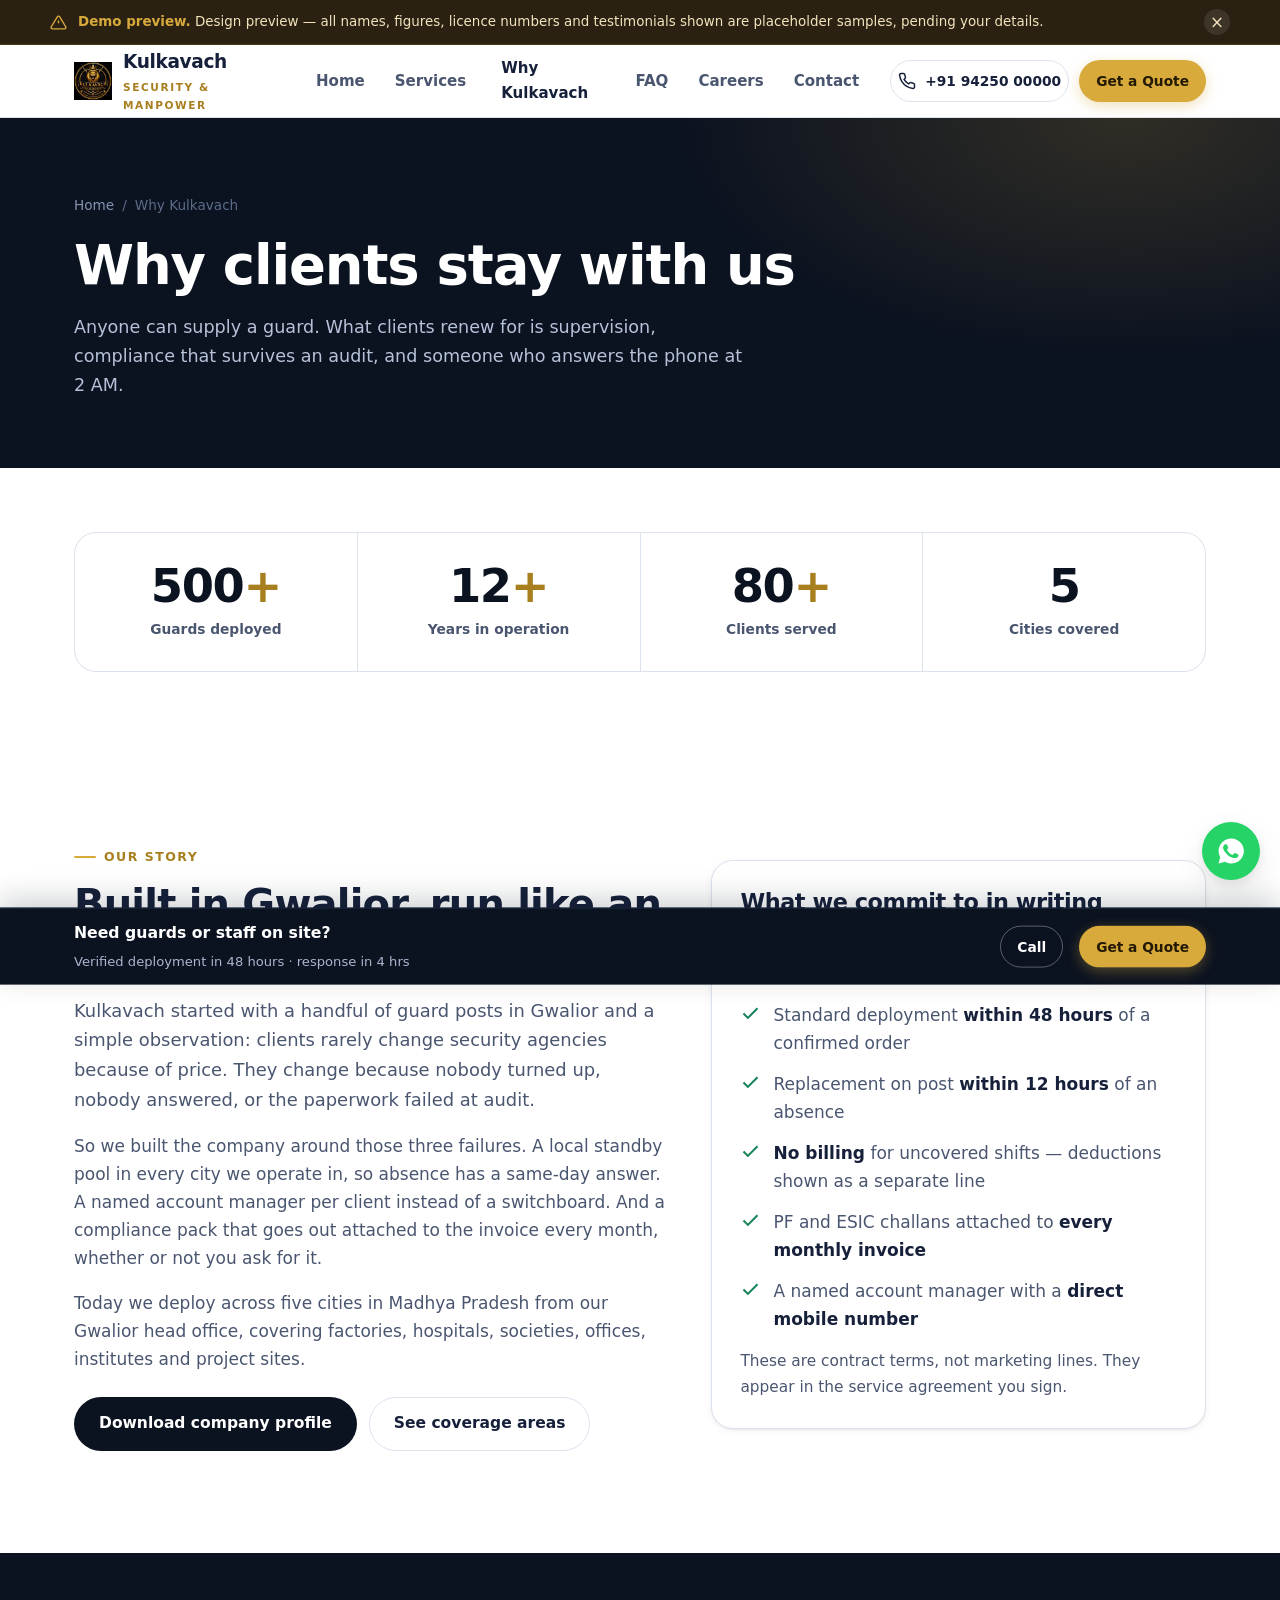
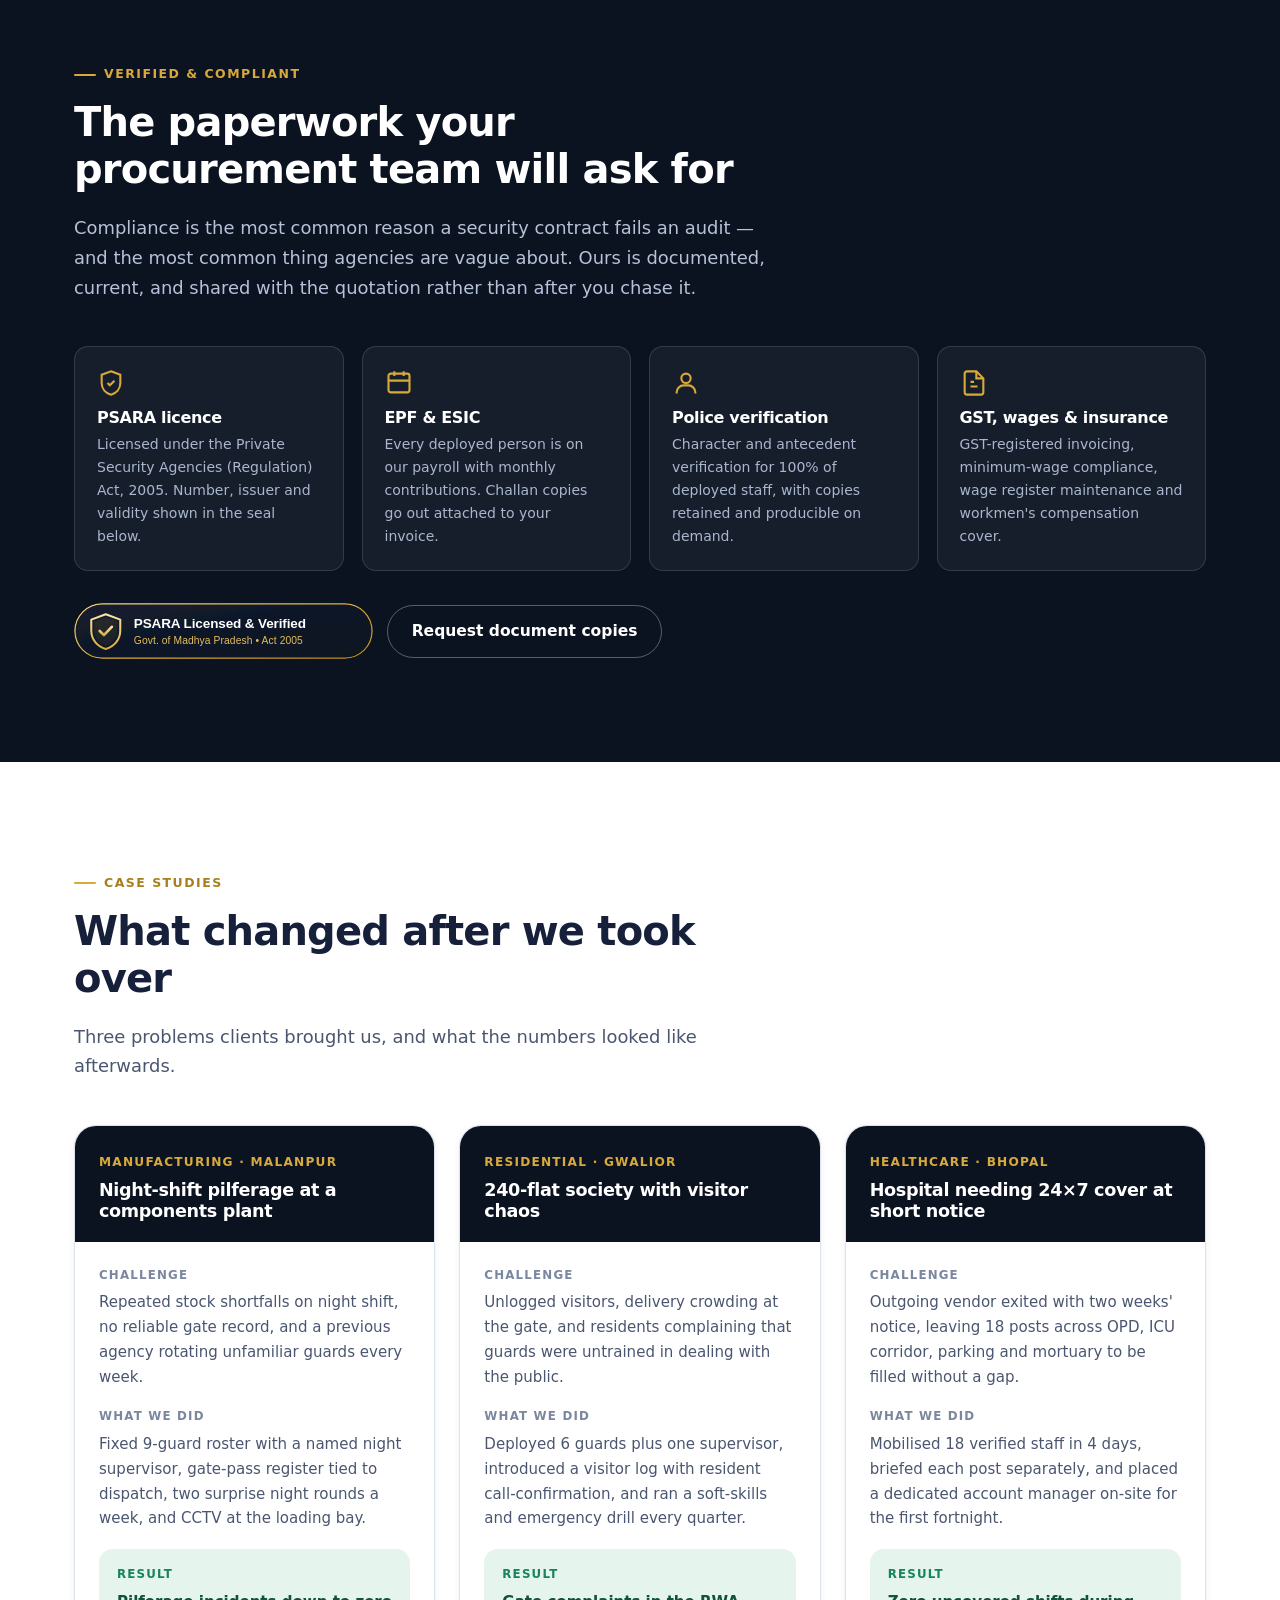
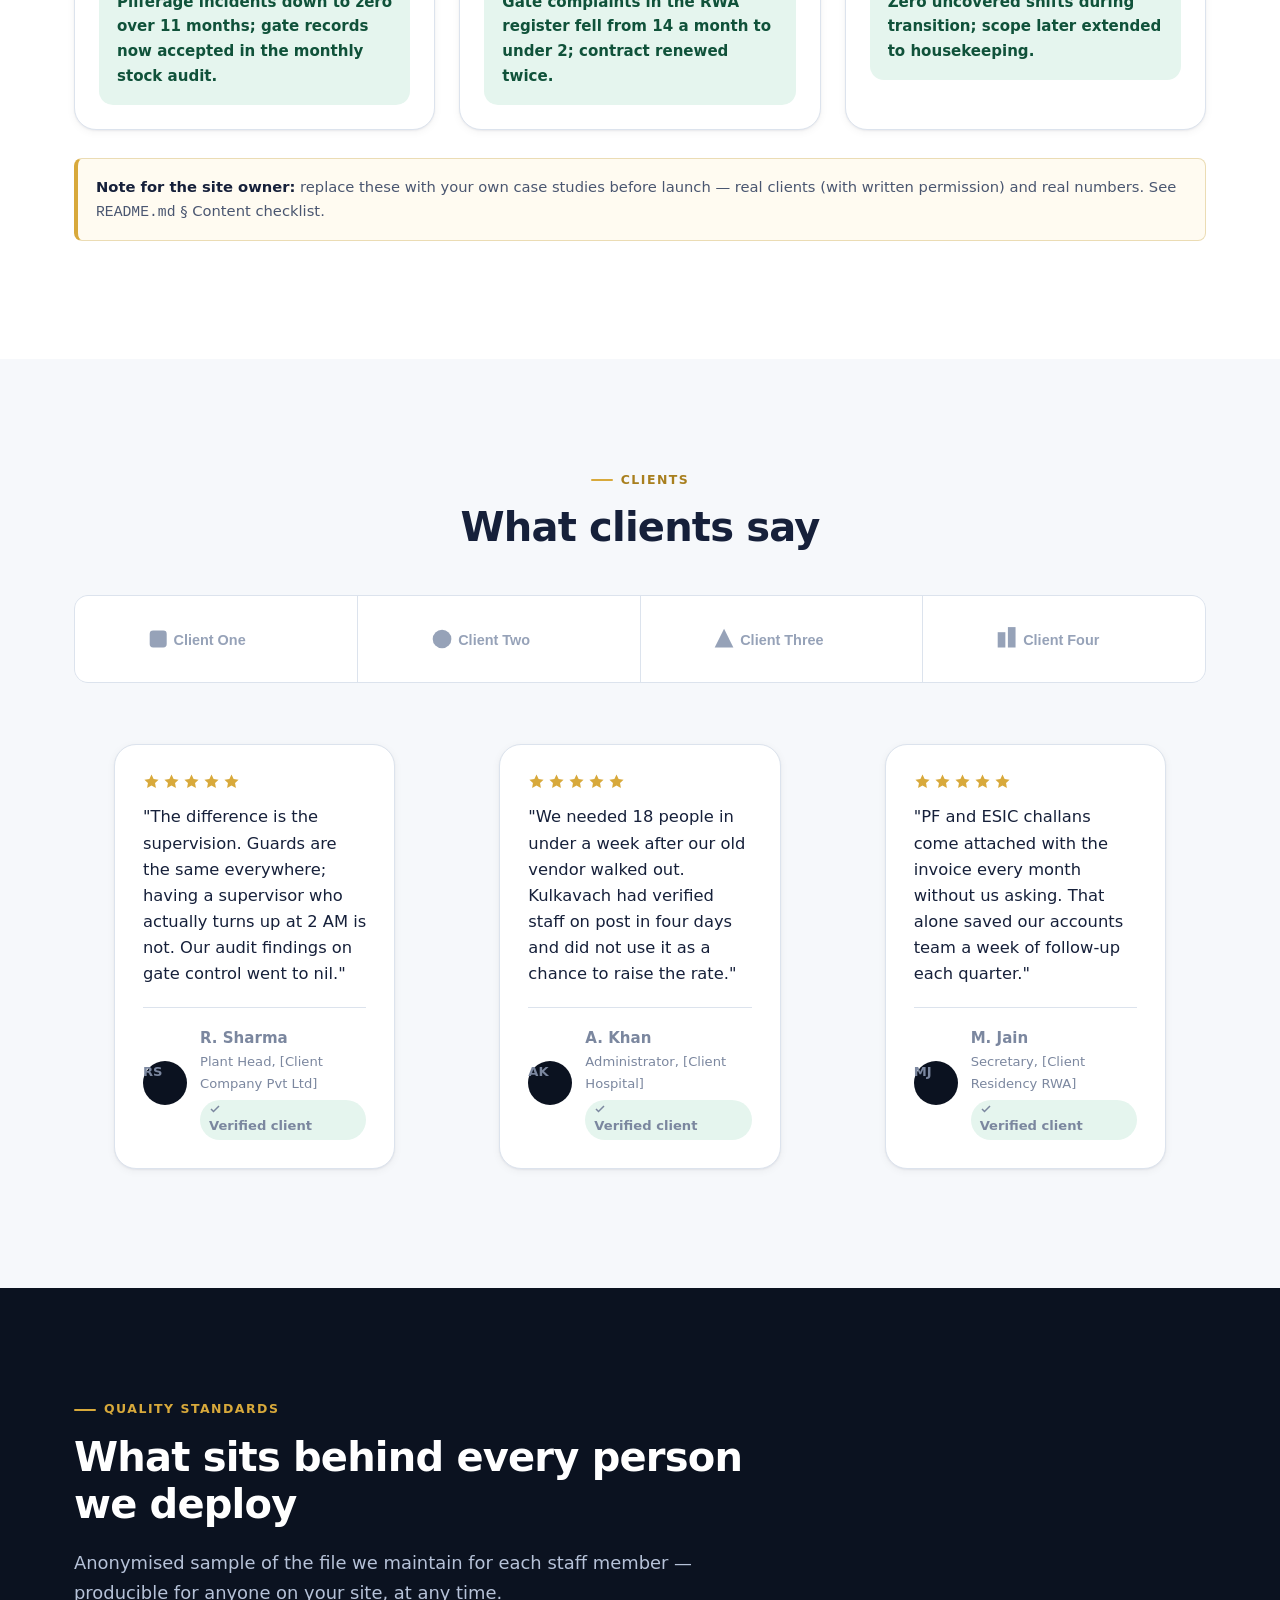
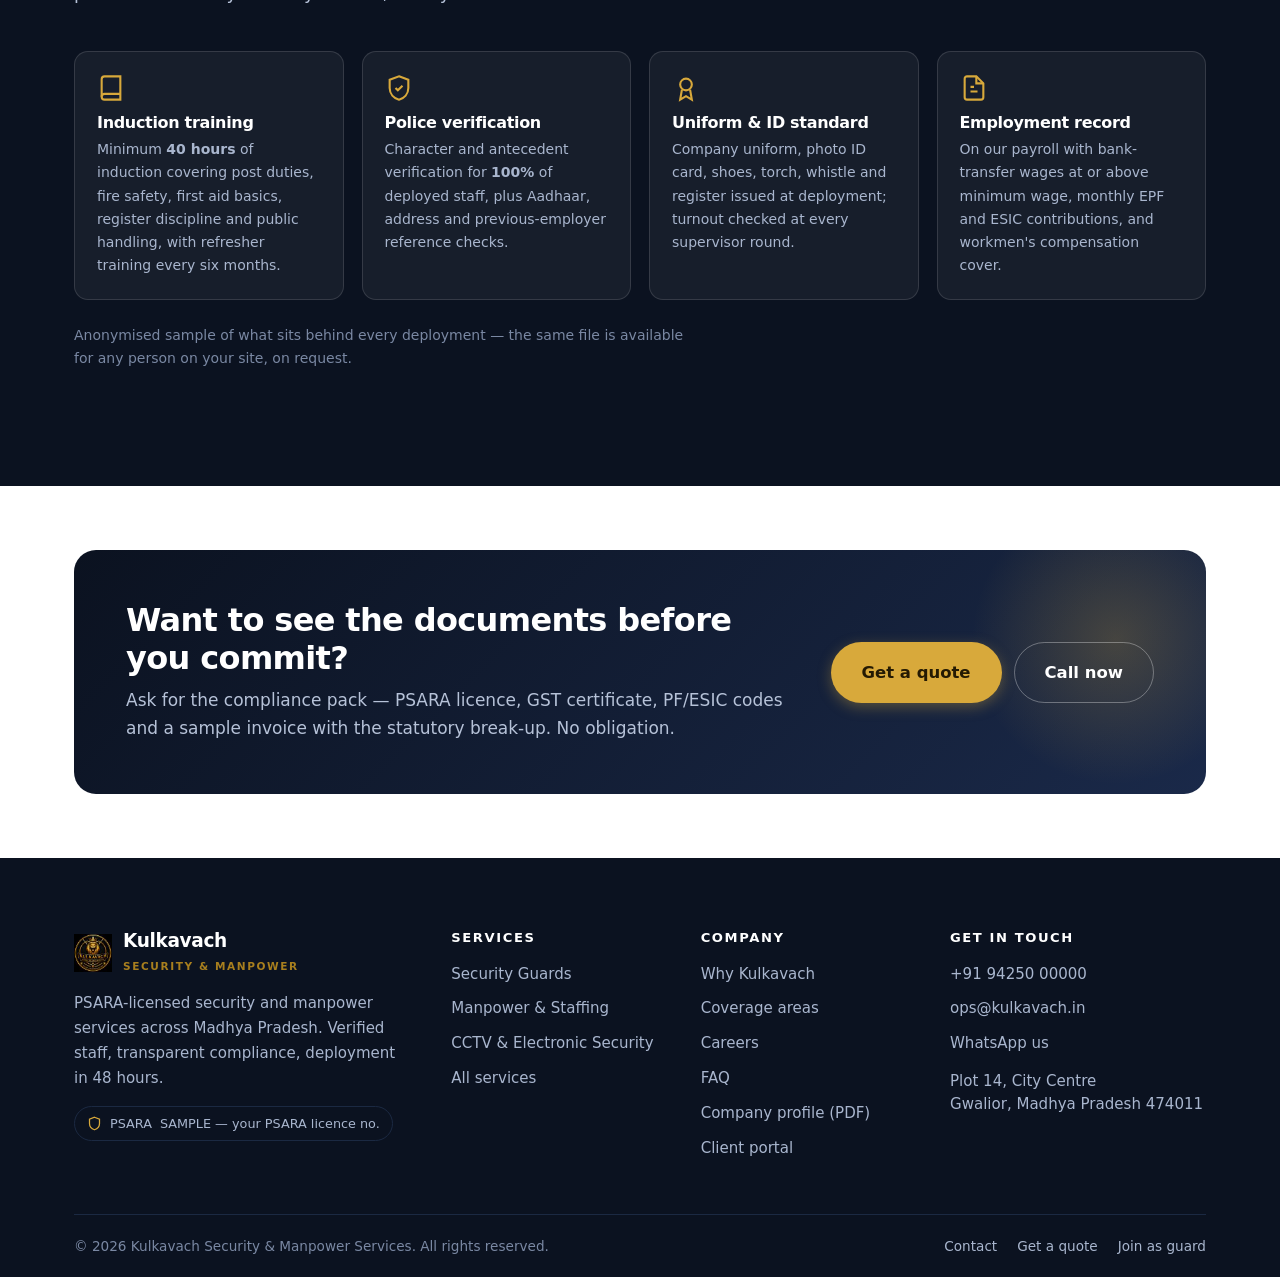
==== about.html @ 4d093fe5 "Use Kulkavach logo across site" ====
<!DOCTYPE html>
<html lang="en-IN">
<head>
<meta charset="utf-8">
<meta name="viewport" content="width=device-width, initial-scale=1">
<title>Why Kulkavach — Supervision, Compliance &amp; Accountability</title>
<meta name="description" content="Why clients renew with Kulkavach: named supervisors, PSARA licence, EPF/ESIC compliance attached to every invoice, and a 12-hour replacement commitment.">
<meta name="theme-color" content="#0B1220">
<link rel="icon" href="assets/img/kulkavach-logo.jpg" type="image/jpeg">
<meta property="og:title" content="Why Kulkavach — Supervision, Compliance &amp; Accountability">
<meta property="og:description" content="Why clients renew with Kulkavach: named supervisors, PSARA licence, EPF/ESIC compliance attached to every invoice, and a 12-hour replacement commitment.">
<meta property="og:image" content="assets/img/og-cover.svg">
<meta name="robots" content="noindex,nofollow"><!-- DEMO-ONLY: delete this line before launch -->
<link rel="stylesheet" href="assets/css/style.css">
</head>
<body data-wa-service="Security Guards / Manpower">

<a class="skip" href="#main">Skip to content</a>

<header class="header">
  <div class="wrap header__inner">
    <a class="brand" href="index.html" aria-label="Kulkavach — home">
      <img class="brand__mark" src="assets/img/kulkavach-logo.jpg" alt="" aria-hidden="true">
      <span><span class="brand__name" data-kv="brand.name">Kulkavach</span>
      <span class="brand__tag" data-kv="brand.tagline">Security &amp; Manpower</span></span>
    </a>

    <nav class="nav" id="primary-nav" aria-label="Primary">
      <a href="index.html">Home</a>
      <div class="nav__item">
        <button class="nav__toggle" type="button" aria-expanded="false" aria-haspopup="true">
          Services
          <svg viewBox="0 0 12 8" fill="none" stroke="currentColor" stroke-width="2" aria-hidden="true"><path d="M1 1l5 5 5-5"/></svg>
        </button>
        <ul class="nav__menu">
          <li><a href="security-guards.html"><strong>Security Guards</strong><span>Armed, unarmed, supervisors, bouncers</span></a></li>
          <li><a href="manpower.html"><strong>Manpower &amp; Staffing</strong><span>Housekeeping, drivers, helpers, skilled labour</span></a></li>
          <li><a href="cctv-surveillance.html"><strong>CCTV &amp; Electronic Security</strong><span>Install, monitor, maintain</span></a></li>
          <li><a href="services.html"><strong>All services</strong><span>Compare and choose</span></a></li>
        </ul>
      </div>
      <a href="about.html" aria-current="page">Why Kulkavach</a>
      <a href="faq.html">FAQ</a>
      <a href="careers.html">Careers</a>
      <a href="contact.html">Contact</a>
    </nav>

    <div class="header__cta">
      <a class="btn btn--ghost btn--sm btn--phone" data-kv-href="tel:contact.phonePrimary" href="#">
        <svg viewBox="0 0 24 24" fill="none" stroke="currentColor" stroke-width="2" aria-hidden="true"><path d="M22 16.9v3a2 2 0 01-2.2 2 19.8 19.8 0 01-8.6-3.1 19.5 19.5 0 01-6-6A19.8 19.8 0 012.1 4.2 2 2 0 014.1 2h3a2 2 0 012 1.7c.1 1 .4 1.9.7 2.8a2 2 0 01-.5 2.1L8.1 9.9a16 16 0 006 6l1.3-1.2a2 2 0 012.1-.5c.9.3 1.8.6 2.8.7a2 2 0 011.7 2z"/></svg>
        <span data-kv="contact.phonePrimary">+91 94250 00000</span>
      </a>
      <a class="btn btn--primary btn--sm" href="quote.html">Get a Quote</a>
      <button class="burger" type="button" aria-label="Menu" aria-expanded="false" aria-controls="primary-nav"><span></span></button>
    </div>
  </div>
</header>

<main id="main">

<section class="pagehead">
  <div class="wrap">
    <nav class="crumbs" aria-label="Breadcrumb">
      <a href="index.html">Home</a><span>/</span><span>Why Kulkavach</span>
    </nav>
    <h1>Why clients stay with us</h1>
    <p>Anyone can supply a guard. What clients renew for is supervision, compliance that survives an audit, and someone who answers the phone at 2 AM.</p>
  </div>
</section>

<section class="section section--tight">
  <div class="wrap"><div class="counters reveal" data-counters></div></div>
</section>

<section class="section">
  <div class="wrap">
    <div class="grid" style="grid-template-columns:1.2fr 1fr;gap:44px;align-items:center">
      <div>
        <span class="eyebrow">Our story</span>
        <h2>Built in Gwalior, run like an operations company</h2>
        <p class="lede">Kulkavach started with a handful of guard posts in Gwalior and a simple observation: clients rarely change security agencies because of price. They change because nobody turned up, nobody answered, or the paperwork failed at audit.</p>
        <p class="muted">So we built the company around those three failures. A local standby pool in every city we operate in, so absence has a same-day answer. A named account manager per client instead of a switchboard. And a compliance pack that goes out attached to the invoice every month, whether or not you ask for it.</p>
        <p class="muted">Today we deploy across five cities in Madhya Pradesh from our Gwalior head office, covering factories, hospitals, societies, offices, institutes and project sites.</p>
        <div class="btn-row" style="margin-top:24px">
          <a class="btn btn--dark" href="company-profile.html">Download company profile</a>
          <a class="btn btn--ghost" href="index.html#coverage">See coverage areas</a>
        </div>
      </div>
      <div class="card">
        <h3>What we commit to in writing</h3>
        <ul class="checks" style="margin-top:16px"><li><svg viewBox="0 0 24 24" fill="none" stroke="currentColor" stroke-width="2.4"><path d="M20 6L9 17l-5-5"/></svg><span>First response to any enquiry within <strong>4 business hours</strong></span></li><li><svg viewBox="0 0 24 24" fill="none" stroke="currentColor" stroke-width="2.4"><path d="M20 6L9 17l-5-5"/></svg><span>Standard deployment <strong>within 48 hours</strong> of a confirmed order</span></li><li><svg viewBox="0 0 24 24" fill="none" stroke="currentColor" stroke-width="2.4"><path d="M20 6L9 17l-5-5"/></svg><span>Replacement on post <strong>within 12 hours</strong> of an absence</span></li><li><svg viewBox="0 0 24 24" fill="none" stroke="currentColor" stroke-width="2.4"><path d="M20 6L9 17l-5-5"/></svg><span><strong>No billing</strong> for uncovered shifts — deductions shown as a separate line</span></li><li><svg viewBox="0 0 24 24" fill="none" stroke="currentColor" stroke-width="2.4"><path d="M20 6L9 17l-5-5"/></svg><span>PF and ESIC challans attached to <strong>every monthly invoice</strong></span></li><li><svg viewBox="0 0 24 24" fill="none" stroke="currentColor" stroke-width="2.4"><path d="M20 6L9 17l-5-5"/></svg><span>A named account manager with a <strong>direct mobile number</strong></span></li></ul>
        <p class="small muted" style="margin:16px 0 0">These are contract terms, not marketing lines. They appear in the service agreement you sign.</p>
      </div>
    </div>
  </div>
</section>

<section class="section section--dark">
  <div class="wrap">
    <div class="section-head">
      <span class="eyebrow">Verified &amp; compliant</span>
      <h2>The paperwork your procurement team will ask for</h2>
      <p class="lede" style="color:#B6C2D8">Compliance is the most common reason a security contract fails an audit — and the most common thing agencies are vague about. Ours is documented, current, and shared with the quotation rather than after you chase it.</p>
    </div>
    <div class="compliance reveal">
      <div class="comp"><svg viewBox="0 0 24 24" fill="none" stroke="currentColor" stroke-width="1.8"><path d="M12 2l8 3v7c0 5-3.5 8.7-8 10-4.5-1.3-8-5-8-10V5l8-3z"/><path d="M9 12l2 2 4-4"/></svg>
        <h4>PSARA licence</h4><p>Licensed under the Private Security Agencies (Regulation) Act, 2005. Number, issuer and validity shown in the seal below.</p></div>
      <div class="comp"><svg viewBox="0 0 24 24" fill="none" stroke="currentColor" stroke-width="1.8"><rect x="3" y="4" width="18" height="16" rx="2"/><path d="M8 2v4M16 2v4M3 10h18"/></svg>
        <h4>EPF &amp; ESIC</h4><p>Every deployed person is on our payroll with monthly contributions. Challan copies go out attached to your invoice.</p></div>
      <div class="comp"><svg viewBox="0 0 24 24" fill="none" stroke="currentColor" stroke-width="1.8"><circle cx="12" cy="8" r="4"/><path d="M4 21v-1a6 6 0 016-6h4a6 6 0 016 6v1"/></svg>
        <h4>Police verification</h4><p>Character and antecedent verification for 100% of deployed staff, with copies retained and producible on demand.</p></div>
      <div class="comp"><svg viewBox="0 0 24 24" fill="none" stroke="currentColor" stroke-width="1.8"><path d="M14 2H6a2 2 0 00-2 2v16a2 2 0 002 2h12a2 2 0 002-2V8z"/><path d="M14 2v6h6M9 15h6M9 11h3"/></svg>
        <h4>GST, wages &amp; insurance</h4><p>GST-registered invoicing, minimum-wage compliance, wage register maintenance and workmen's compensation cover.</p></div>
    </div>
    <div style="margin-top:32px;display:flex;flex-wrap:wrap;gap:14px;align-items:center">
      <img class="seal-badge" src="assets/img/psara-badge.svg" alt="PSARA Licensed &amp; Verified — Govt. of Madhya Pradesh" width="320" height="60" loading="lazy">
      <a class="btn btn--ghost-light" href="contact.html">Request document copies</a>
    </div>
  </div>
</section>

<section class="section">
  <div class="wrap">
    <div class="section-head">
      <span class="eyebrow">Case studies</span>
      <h2>What changed after we took over</h2>
      <p class="lede">Three problems clients brought us, and what the numbers looked like afterwards.</p>
    </div>
    <div class="grid g-3">
      <article class="case reveal">
        <div class="case__head"><span>Manufacturing · Malanpur</span><h3>Night-shift pilferage at a components plant</h3></div>
        <div class="case__body">
          <div class="case__row"><span>Challenge</span><p>Repeated stock shortfalls on night shift, no reliable gate record, and a previous agency rotating unfamiliar guards every week.</p></div>
          <div class="case__row"><span>What we did</span><p>Fixed 9-guard roster with a named night supervisor, gate-pass register tied to dispatch, two surprise night rounds a week, and CCTV at the loading bay.</p></div>
          <div class="case__row case__result"><span>Result</span><p>Pilferage incidents down to zero over 11 months; gate records now accepted in the monthly stock audit.</p></div>
        </div>
      </article>
      <article class="case reveal">
        <div class="case__head"><span>Residential · Gwalior</span><h3>240-flat society with visitor chaos</h3></div>
        <div class="case__body">
          <div class="case__row"><span>Challenge</span><p>Unlogged visitors, delivery crowding at the gate, and residents complaining that guards were untrained in dealing with the public.</p></div>
          <div class="case__row"><span>What we did</span><p>Deployed 6 guards plus one supervisor, introduced a visitor log with resident call-confirmation, and ran a soft-skills and emergency drill every quarter.</p></div>
          <div class="case__row case__result"><span>Result</span><p>Gate complaints in the RWA register fell from 14 a month to under 2; contract renewed twice.</p></div>
        </div>
      </article>
      <article class="case reveal">
        <div class="case__head"><span>Healthcare · Bhopal</span><h3>Hospital needing 24×7 cover at short notice</h3></div>
        <div class="case__body">
          <div class="case__row"><span>Challenge</span><p>Outgoing vendor exited with two weeks' notice, leaving 18 posts across OPD, ICU corridor, parking and mortuary to be filled without a gap.</p></div>
          <div class="case__row"><span>What we did</span><p>Mobilised 18 verified staff in 4 days, briefed each post separately, and placed a dedicated account manager on-site for the first fortnight.</p></div>
          <div class="case__row case__result"><span>Result</span><p>Zero uncovered shifts during transition; scope later extended to housekeeping.</p></div>
        </div>
      </article>
    </div>
    <p class="note" style="margin-top:28px"><strong>Note for the site owner:</strong> replace these with your own case studies before launch — real clients (with written permission) and real numbers. See <code>README.md</code> § Content checklist.</p>
  </div>
</section>

<section class="section section--paper2">
  <div class="wrap">
    <div class="section-head center">
      <span class="eyebrow">Clients</span>
      <h2>What clients say</h2>
    </div>
    <div class="logostrip reveal" style="margin-bottom:44px">
      <div class="logostrip__cell"><svg viewBox="0 0 160 40" fill="currentColor" role="img" aria-label="Client logo placeholder"><rect x="2" y="10" width="20" height="20" rx="4"/><text x="30" y="27" font-family="Inter,sans-serif" font-size="17" font-weight="700">Client One</text></svg></div>
      <div class="logostrip__cell"><svg viewBox="0 0 160 40" fill="currentColor" role="img" aria-label="Client logo placeholder"><circle cx="13" cy="20" r="11"/><text x="32" y="27" font-family="Inter,sans-serif" font-size="17" font-weight="700">Client Two</text></svg></div>
      <div class="logostrip__cell"><svg viewBox="0 0 160 40" fill="currentColor" role="img" aria-label="Client logo placeholder"><polygon points="13,8 24,30 2,30"/><text x="32" y="27" font-family="Inter,sans-serif" font-size="17" font-weight="700">Client Three</text></svg></div>
      <div class="logostrip__cell"><svg viewBox="0 0 160 40" fill="currentColor" role="img" aria-label="Client logo placeholder"><rect x="2" y="12" width="9" height="18"/><rect x="14" y="6" width="9" height="24"/><text x="32" y="27" font-family="Inter,sans-serif" font-size="17" font-weight="700">Client Four</text></svg></div>
    </div>
    <div class="grid g-3">
      <figure class="quote reveal">
        <div class="quote__stars" aria-label="5 out of 5"><svg viewBox="0 0 24 24" fill="currentColor"><path d="M12 2l3 6.5 7 .9-5 4.8 1.2 7L12 17.8 5.8 21.2 7 14.2 2 9.4l7-.9z"/></svg><svg viewBox="0 0 24 24" fill="currentColor"><path d="M12 2l3 6.5 7 .9-5 4.8 1.2 7L12 17.8 5.8 21.2 7 14.2 2 9.4l7-.9z"/></svg><svg viewBox="0 0 24 24" fill="currentColor"><path d="M12 2l3 6.5 7 .9-5 4.8 1.2 7L12 17.8 5.8 21.2 7 14.2 2 9.4l7-.9z"/></svg><svg viewBox="0 0 24 24" fill="currentColor"><path d="M12 2l3 6.5 7 .9-5 4.8 1.2 7L12 17.8 5.8 21.2 7 14.2 2 9.4l7-.9z"/></svg><svg viewBox="0 0 24 24" fill="currentColor"><path d="M12 2l3 6.5 7 .9-5 4.8 1.2 7L12 17.8 5.8 21.2 7 14.2 2 9.4l7-.9z"/></svg></div>
        <blockquote>"The difference is the supervision. Guards are the same everywhere; having a supervisor who actually turns up at 2 AM is not. Our audit findings on gate control went to nil."</blockquote>
        <figcaption class="quote__who"><span class="avatar">RS</span><span><strong>R. Sharma</strong><span>Plant Head, [Client Company Pvt Ltd]</span>
        <span class="verified-tag"><svg viewBox="0 0 24 24" fill="none" stroke="currentColor" stroke-width="3"><path d="M20 6L9 17l-5-5"/></svg> Verified client</span></span></figcaption>
      </figure>
      <figure class="quote reveal">
        <div class="quote__stars" aria-label="5 out of 5"><svg viewBox="0 0 24 24" fill="currentColor"><path d="M12 2l3 6.5 7 .9-5 4.8 1.2 7L12 17.8 5.8 21.2 7 14.2 2 9.4l7-.9z"/></svg><svg viewBox="0 0 24 24" fill="currentColor"><path d="M12 2l3 6.5 7 .9-5 4.8 1.2 7L12 17.8 5.8 21.2 7 14.2 2 9.4l7-.9z"/></svg><svg viewBox="0 0 24 24" fill="currentColor"><path d="M12 2l3 6.5 7 .9-5 4.8 1.2 7L12 17.8 5.8 21.2 7 14.2 2 9.4l7-.9z"/></svg><svg viewBox="0 0 24 24" fill="currentColor"><path d="M12 2l3 6.5 7 .9-5 4.8 1.2 7L12 17.8 5.8 21.2 7 14.2 2 9.4l7-.9z"/></svg><svg viewBox="0 0 24 24" fill="currentColor"><path d="M12 2l3 6.5 7 .9-5 4.8 1.2 7L12 17.8 5.8 21.2 7 14.2 2 9.4l7-.9z"/></svg></div>
        <blockquote>"We needed 18 people in under a week after our old vendor walked out. Kulkavach had verified staff on post in four days and did not use it as a chance to raise the rate."</blockquote>
        <figcaption class="quote__who"><span class="avatar">AK</span><span><strong>A. Khan</strong><span>Administrator, [Client Hospital]</span>
        <span class="verified-tag"><svg viewBox="0 0 24 24" fill="none" stroke="currentColor" stroke-width="3"><path d="M20 6L9 17l-5-5"/></svg> Verified client</span></span></figcaption>
      </figure>
      <figure class="quote reveal">
        <div class="quote__stars" aria-label="5 out of 5"><svg viewBox="0 0 24 24" fill="currentColor"><path d="M12 2l3 6.5 7 .9-5 4.8 1.2 7L12 17.8 5.8 21.2 7 14.2 2 9.4l7-.9z"/></svg><svg viewBox="0 0 24 24" fill="currentColor"><path d="M12 2l3 6.5 7 .9-5 4.8 1.2 7L12 17.8 5.8 21.2 7 14.2 2 9.4l7-.9z"/></svg><svg viewBox="0 0 24 24" fill="currentColor"><path d="M12 2l3 6.5 7 .9-5 4.8 1.2 7L12 17.8 5.8 21.2 7 14.2 2 9.4l7-.9z"/></svg><svg viewBox="0 0 24 24" fill="currentColor"><path d="M12 2l3 6.5 7 .9-5 4.8 1.2 7L12 17.8 5.8 21.2 7 14.2 2 9.4l7-.9z"/></svg><svg viewBox="0 0 24 24" fill="currentColor"><path d="M12 2l3 6.5 7 .9-5 4.8 1.2 7L12 17.8 5.8 21.2 7 14.2 2 9.4l7-.9z"/></svg></div>
        <blockquote>"PF and ESIC challans come attached with the invoice every month without us asking. That alone saved our accounts team a week of follow-up each quarter."</blockquote>
        <figcaption class="quote__who"><span class="avatar">MJ</span><span><strong>M. Jain</strong><span>Secretary, [Client Residency RWA]</span>
        <span class="verified-tag"><svg viewBox="0 0 24 24" fill="none" stroke="currentColor" stroke-width="3"><path d="M20 6L9 17l-5-5"/></svg> Verified client</span></span></figcaption>
      </figure>
    </div>
  </div>
</section>

<section class="section section--dark">
  <div class="wrap">
    <div class="section-head">
      <span class="eyebrow">Quality standards</span>
      <h2>What sits behind every person we deploy</h2>
      <p class="lede" style="color:#B6C2D8">Anonymised sample of the file we maintain for each staff member — producible for anyone on your site, at any time.</p>
    </div>
    <div class="compliance reveal"><div class="comp"><svg viewBox="0 0 24 24" fill="none" stroke="currentColor" stroke-width="1.8"><path d="M4 19.5A2.5 2.5 0 016.5 17H20"/><path d="M6.5 2H20v20H6.5A2.5 2.5 0 014 19.5v-15A2.5 2.5 0 016.5 2z"/></svg>
        <h4>Induction training</h4><p>Minimum <strong>40 hours</strong> of induction covering post duties, fire safety, first aid basics, register discipline and public handling, with refresher training every six months.</p></div><div class="comp"><svg viewBox="0 0 24 24" fill="none" stroke="currentColor" stroke-width="1.8"><path d="M12 2l8 3v7c0 5-3.5 8.7-8 10-4.5-1.3-8-5-8-10V5l8-3z"/><path d="M9 12l2 2 4-4"/></svg>
        <h4>Police verification</h4><p>Character and antecedent verification for <strong>100%</strong> of deployed staff, plus Aadhaar, address and previous-employer reference checks.</p></div><div class="comp"><svg viewBox="0 0 24 24" fill="none" stroke="currentColor" stroke-width="1.8"><circle cx="12" cy="9" r="5"/><path d="M8.5 13.5L7 22l5-3 5 3-1.5-8.5"/></svg>
        <h4>Uniform &amp; ID standard</h4><p>Company uniform, photo ID card, shoes, torch, whistle and register issued at deployment; turnout checked at every supervisor round.</p></div><div class="comp"><svg viewBox="0 0 24 24" fill="none" stroke="currentColor" stroke-width="1.8"><path d="M14 2H6a2 2 0 00-2 2v16a2 2 0 002 2h12a2 2 0 002-2V8z"/><path d="M14 2v6h6M9 15h6M9 11h3"/></svg>
        <h4>Employment record</h4><p>On our payroll with bank-transfer wages at or above minimum wage, monthly EPF and ESIC contributions, and workmen's compensation cover.</p></div></div>
    <p class="small" style="color:#7A88A3;margin-top:24px;max-width:70ch">
      Anonymised sample of what sits behind every deployment — the same file is available for any person on your site, on request.
    </p>
  </div>
</section>

<section class="section section--tight">
  <div class="wrap">
    <div class="ctaband reveal">
      <div>
        <h2>Want to see the documents before you commit?</h2>
        <p>Ask for the compliance pack — PSARA licence, GST certificate, PF/ESIC codes and a sample invoice with the statutory break-up. No obligation.</p>
      </div>
      <div class="btn-row">
        <a class="btn btn--primary btn--lg" href="quote.html">Get a quote</a>
        <a class="btn btn--ghost-light btn--lg" data-kv-href="tel:contact.phonePrimary" href="#">Call now</a>
      </div>
    </div>
  </div>
</section>

</main>

<footer class="footer">
  <div class="wrap">
    <div class="footer__grid">
      <div>
        <a class="brand" href="index.html" style="margin-bottom:16px">
          <img class="brand__mark" src="assets/img/kulkavach-logo.jpg" alt="" aria-hidden="true">
          <span><span class="brand__name" data-kv="brand.name">Kulkavach</span>
          <span class="brand__tag" data-kv="brand.tagline">Security &amp; Manpower</span></span>
        </a>
        <p style="max-width:34ch">PSARA-licensed security and manpower services across Madhya Pradesh. Verified staff, transparent compliance, deployment in 48 hours.</p>
        <span class="footer__lic">
          <svg viewBox="0 0 24 24" fill="none" stroke="currentColor" stroke-width="2"><path d="M12 2l8 3v7c0 5-3.5 8.7-8 10-4.5-1.3-8-5-8-10V5l8-3z"/></svg>
          PSARA <span data-kv="compliance.psaraNumber">—</span>
        </span>
      </div>
      <div>
        <h4>Services</h4>
        <ul>
          <li><a href="security-guards.html">Security Guards</a></li>
          <li><a href="manpower.html">Manpower &amp; Staffing</a></li>
          <li><a href="cctv-surveillance.html">CCTV &amp; Electronic Security</a></li>
          <li><a href="services.html">All services</a></li>
        </ul>
      </div>
      <div>
        <h4>Company</h4>
        <ul>
          <li><a href="about.html">Why Kulkavach</a></li>
          <li><a href="index.html#coverage">Coverage areas</a></li>
          <li><a href="careers.html">Careers</a></li>
          <li><a href="faq.html">FAQ</a></li>
          <li><a href="company-profile.html">Company profile (PDF)</a></li>
          <li><a href="portal.html">Client portal</a></li>
        </ul>
      </div>
      <div>
        <h4>Get in touch</h4>
        <ul>
          <li><a data-kv-href="tel:contact.phonePrimary" href="#"><span data-kv="contact.phonePrimary">—</span></a></li>
          <li><a data-kv-href="mailto:contact.email" href="#"><span data-kv="contact.email">—</span></a></li>
          <li><a data-kv-href="wa" href="#">WhatsApp us</a></li>
          <li style="margin-top:14px;line-height:1.5">
            <span data-kv="contact.address.line1">—</span><br>
            <span data-kv="contact.address.line2">—</span>
          </li>
        </ul>
      </div>
    </div>
    <div class="footer__bottom">
      <span>&copy; <span data-kv-year>2026</span> <span data-kv="brand.legalName">Kulkavach</span>. All rights reserved.</span>
      <nav>
        <a href="contact.html">Contact</a>
        <a href="quote.html">Get a quote</a>
        <a href="careers.html">Join as guard</a>
      </nav>
    </div>
  </div>
</footer>

<div class="stickybar" role="region" aria-label="Quick actions">
  <div class="wrap stickybar__inner">
    <div class="stickybar__text">
      <strong>Need guards or staff on site?</strong>
      <span>Verified deployment in 48 hours · response in <span data-response-hours>4</span> hrs</span>
    </div>
    <a class="btn btn--ghost-light btn--sm" data-kv-href="tel:contact.phonePrimary" href="#">Call</a>
    <a class="btn btn--primary btn--sm" href="quote.html">Get a Quote</a>
  </div>
</div>

<div class="fab">
  <div class="fab__wrap">
    <span class="fab__label">Chat with us on WhatsApp</span>
    <a class="fab__btn fab__btn--wa" data-kv-href="wa" href="#" aria-label="Chat on WhatsApp" style="position:relative"><svg viewBox="0 0 24 24" fill="currentColor" aria-hidden="true"><path d="M12 2a10 10 0 00-8.6 15L2 22l5.2-1.4A10 10 0 1012 2zm5.8 14.2c-.2.7-1.4 1.3-2 1.4-.5.1-1.2.1-1.9-.1-.4-.1-1-.3-1.8-.6-3-1.3-5-4.4-5.2-4.6-.1-.2-1.2-1.6-1.2-3s.7-2.1 1-2.4c.3-.3.6-.4.8-.4h.6c.2 0 .4 0 .7.5l.9 2.2c.1.2.1.4 0 .6l-.4.6-.3.3c-.1.2-.3.4-.1.7.2.3.8 1.3 1.7 2.1 1.2 1 2.1 1.4 2.4 1.5.3.1.5.1.7-.1l1-1.2c.2-.2.4-.2.6-.1l2.1 1c.3.1.5.2.5.4.1.1.1.8-.1 1.2z"/></svg></a>
  </div>
</div>

<div class="modal" id="psaraModal" role="dialog" aria-modal="true" aria-labelledby="psaraTitle" aria-hidden="true">
  <div class="modal__box">
    <div class="modal__head">
      <svg class="seal__mark" viewBox="0 0 40 44" fill="none" aria-hidden="true"><path d="M20 2 36 8v13.5C36 31.8 29.2 39.6 20 42 10.8 39.6 4 31.8 4 21.5V8L20 2z" fill="none" stroke="currentColor" stroke-width="2.2"/><path d="M13.5 21.5 18.5 26.5 27 17" stroke="currentColor" stroke-width="2.8" stroke-linecap="round" stroke-linejoin="round"/></svg>
      <div>
        <h3 id="psaraTitle">Licence &amp; compliance</h3>
        <p>Private Security Agencies (Regulation) Act, 2005</p>
      </div>
      <button class="modal__x" type="button" data-modal-close aria-label="Close">&times;</button>
    </div>
    <div class="modal__body">
      <dl class="deflist">
        <dt>Licence number</dt><dd data-kv="compliance.psaraNumber">—</dd>
        <dt>Issuing authority</dt><dd data-kv="compliance.psaraIssuer">—</dd>
        <dt>Valid from</dt><dd data-kv="compliance.psaraValidFrom">—</dd>
        <dt>Valid until</dt><dd data-kv="compliance.psaraValidTo">—</dd>
        <dt>Status</dt><dd class="ok" data-kv="compliance.psaraStatus">—</dd>
        <dt>GSTIN</dt><dd data-kv="compliance.gstin">—</dd>
        <dt>EPF establishment code</dt><dd data-kv="compliance.pfCode">—</dd>
        <dt>ESIC code</dt><dd data-kv="compliance.esicCode">—</dd>
      </dl>
      <p class="note" data-kv="compliance.verifyNote">—</p>
      <div class="btn-row" style="margin-top:20px">
        <a class="btn btn--dark btn--sm" href="company-profile.html">Download company profile</a>
        <a class="btn btn--ghost btn--sm" data-kv-href="tel:contact.phonePrimary" href="#">Call to verify</a>
      </div>
    </div>
  </div>
</div>

<script src="assets/js/config.js"></script>
<script src="assets/js/site.js"></script>
</body>
</html>
---- assets/css/style.css ----
/* ==========================================================================
   Kulkavach Security Portal — Design System
   Single stylesheet, no external dependencies.
   ========================================================================== */

/* ---------- Tokens ---------- */
:root {
  /* Brand */
  --ink:        #0B1220;   /* deep navy — authority */
  --ink-2:      #121C31;   /* raised navy surface */
  --ink-3:      #1B2942;   /* borders on dark */
  --gold:       #D8A93B;   /* trust / verification accent */
  --gold-soft:  #F3E3BC;
  --gold-deep:  #A87F1E;
  --steel:      #35507E;   /* secondary action */
  --whatsapp:   #25D366;

  /* Neutrals */
  --paper:      #FFFFFF;
  --paper-2:    #F6F8FB;
  --paper-3:    #EDF1F7;
  --line:       #DCE3ED;
  --text:       #16203A;
  --text-2:     #4A5670;
  --text-3:     #7B879F;

  /* Semantic */
  --ok:         #17845A;
  --ok-soft:    #E5F5EE;
  --warn:       #B4651A;
  --err:        #C0392B;
  --err-soft:   #FDECEA;

  /* Shape & motion */
  --r-sm: 8px;
  --r:    14px;
  --r-lg: 22px;
  --r-pill: 999px;
  --shadow-1: 0 1px 2px rgba(11,18,32,.06), 0 2px 8px rgba(11,18,32,.05);
  --shadow-2: 0 4px 12px rgba(11,18,32,.08), 0 12px 32px rgba(11,18,32,.08);
  --shadow-3: 0 18px 60px rgba(11,18,32,.22);
  --ease: cubic-bezier(.22,.61,.36,1);

  /* Layout */
  --wrap: 1180px;
  --gut: 24px;
  --header-h: 72px;

  --font: "Inter", "Segoe UI", system-ui, -apple-system, "Helvetica Neue", Arial, sans-serif;
}

/* ---------- Reset ---------- */
*, *::before, *::after { box-sizing: border-box; }
html { -webkit-text-size-adjust: 100%; scroll-behavior: smooth; scroll-padding-top: calc(var(--header-h) + 16px); }
body {
  margin: 0;
  font-family: var(--font);
  font-size: 17px;
  line-height: 1.65;
  color: var(--text);
  background: var(--paper);
  -webkit-font-smoothing: antialiased;
  overflow-x: hidden;
}
img, svg { max-width: 100%; display: block; }
a { color: inherit; }
button, input, select, textarea { font: inherit; color: inherit; }
h1, h2, h3, h4 { margin: 0 0 .5em; line-height: 1.18; letter-spacing: -0.02em; font-weight: 750; }
h1 { font-size: clamp(2.1rem, 5vw, 3.4rem); }
h2 { font-size: clamp(1.7rem, 3.4vw, 2.5rem); }
h3 { font-size: clamp(1.15rem, 1.8vw, 1.4rem); }
p  { margin: 0 0 1em; }
ul, ol { margin: 0 0 1em; padding-left: 1.25em; }
li { margin-bottom: .4em; }
:focus-visible { outline: 3px solid var(--gold); outline-offset: 2px; border-radius: 4px; }

@media (prefers-reduced-motion: reduce) {
  html { scroll-behavior: auto; }
  *, *::before, *::after { animation-duration: .001ms !important; transition-duration: .001ms !important; }
}

/* ---------- Layout helpers ---------- */
.wrap { width: 100%; max-width: var(--wrap); margin-inline: auto; padding-inline: var(--gut); }
.section { padding: clamp(56px, 8vw, 104px) 0; }
.section--tight { padding: clamp(40px, 5vw, 64px) 0; }
.section--paper2 { background: var(--paper-2); }
.section--dark { background: var(--ink); color: #E8EDF6; }
.section--dark h2, .section--dark h3 { color: #fff; }
.section--dark p { color: #B6C2D8; }

.grid { display: grid; gap: 24px; }
.g-2 { grid-template-columns: repeat(2, 1fr); }
.g-3 { grid-template-columns: repeat(3, 1fr); }
.g-4 { grid-template-columns: repeat(4, 1fr); }
@media (max-width: 900px) { .g-3, .g-4 { grid-template-columns: repeat(2, 1fr); } }
@media (max-width: 620px) { .g-2, .g-3, .g-4 { grid-template-columns: 1fr; } }

.center { text-align: center; }
.lede { font-size: 1.12rem; color: var(--text-2); max-width: 62ch; }
.center .lede { margin-inline: auto; }
.muted { color: var(--text-2); }
.small { font-size: .875rem; }
.mt-0 { margin-top: 0; } .mb-0 { margin-bottom: 0; }

/* Section eyebrow */
.eyebrow {
  display: inline-flex; align-items: center; gap: 8px;
  font-size: .78rem; font-weight: 700; letter-spacing: .12em; text-transform: uppercase;
  color: var(--gold-deep); margin-bottom: 14px;
}
.eyebrow::before { content: ""; width: 22px; height: 2px; background: var(--gold); border-radius: 2px; }
.section--dark .eyebrow { color: var(--gold); }

.section-head { max-width: 66ch; margin-bottom: 44px; }
.section-head.center { margin-inline: auto; }

/* ---------- Buttons ---------- */
.btn {
  display: inline-flex; align-items: center; justify-content: center; gap: 9px;
  padding: 13px 24px; border-radius: var(--r-pill);
  font-weight: 650; font-size: .97rem; text-decoration: none; cursor: pointer;
  border: 1.5px solid transparent; background: none;
  transition: transform .18s var(--ease), box-shadow .18s var(--ease), background-color .18s var(--ease), border-color .18s var(--ease), color .18s var(--ease);
  white-space: nowrap;
}
.btn:hover { transform: translateY(-2px); }
.btn:active { transform: translateY(0); }
.btn svg { width: 18px; height: 18px; flex: none; }

.btn--primary { background: var(--gold); color: #241A03; box-shadow: 0 4px 14px rgba(216,169,59,.35); }
.btn--primary:hover { background: #E4B84A; box-shadow: 0 8px 24px rgba(216,169,59,.42); }

.btn--dark { background: var(--ink); color: #fff; }
.btn--dark:hover { background: var(--ink-2); box-shadow: var(--shadow-2); }

.btn--ghost { border-color: var(--line); background: var(--paper); color: var(--text); }
.btn--ghost:hover { border-color: var(--ink); background: var(--paper); }

.btn--ghost-light { border-color: rgba(255,255,255,.32); color: #fff; }
.btn--ghost-light:hover { border-color: #fff; background: rgba(255,255,255,.08); }

.btn--wa { background: var(--whatsapp); color: #07300F; }
.btn--wa:hover { background: #33e074; }

.btn--lg { padding: 16px 30px; font-size: 1.03rem; }
.btn--sm { padding: 9px 16px; font-size: .86rem; }
.btn--block { width: 100%; }

.btn-row { display: flex; flex-wrap: wrap; gap: 12px; }
.center .btn-row { justify-content: center; }

/* ---------- Header ---------- */
.header {
  position: sticky; top: 0; z-index: 90;
  background: rgba(255,255,255,.92);
  backdrop-filter: saturate(1.6) blur(12px);
  border-bottom: 1px solid var(--line);
  transition: box-shadow .25s var(--ease);
}
.header.is-stuck { box-shadow: var(--shadow-1); }
.header__inner {
  height: var(--header-h);
  display: flex; align-items: center; gap: 18px;
}
.brand { display: flex; align-items: center; gap: 11px; text-decoration: none; margin-right: auto; }
.brand__mark { width: 38px; height: 38px; flex: none; }
.brand__name { font-weight: 800; font-size: 1.16rem; letter-spacing: -.02em; line-height: 1; }
.brand__tag { display: block; font-size: .66rem; font-weight: 650; letter-spacing: .15em; text-transform: uppercase; color: var(--gold-deep); margin-top: 3px; }

.nav { display: flex; align-items: center; gap: 4px; }
.nav a {
  padding: 9px 13px; border-radius: var(--r-sm); text-decoration: none;
  font-size: .94rem; font-weight: 550; color: var(--text-2);
  transition: color .15s, background-color .15s;
}
.nav a:hover { color: var(--text); background: var(--paper-3); }
.nav a[aria-current="page"] { color: var(--text); font-weight: 700; }

/* Dropdown */
.nav__item { position: relative; }
.nav__toggle {
  display: inline-flex; align-items: center; gap: 5px;
  padding: 9px 13px; border-radius: var(--r-sm); border: 0; background: none;
  font-size: .94rem; font-weight: 550; color: var(--text-2); cursor: pointer;
}
.nav__toggle:hover { color: var(--text); background: var(--paper-3); }
.nav__toggle svg { width: 12px; height: 12px; transition: transform .2s var(--ease); }
.nav__item.is-open .nav__toggle svg { transform: rotate(180deg); }
.nav__menu {
  position: absolute; top: calc(100% + 10px); left: 0; min-width: 268px;
  background: var(--paper); border: 1px solid var(--line); border-radius: var(--r);
  box-shadow: var(--shadow-2); padding: 8px; list-style: none; margin: 0;
  opacity: 0; visibility: hidden; transform: translateY(-6px);
  transition: opacity .18s var(--ease), transform .18s var(--ease), visibility .18s;
}
.nav__item.is-open .nav__menu { opacity: 1; visibility: visible; transform: translateY(0); }
.nav__menu li { margin: 0; }
.nav__menu a { display: block; padding: 10px 12px; border-radius: var(--r-sm); }
.nav__menu strong { display: block; font-size: .94rem; color: var(--text); font-weight: 650; }
.nav__menu span { display: block; font-size: .8rem; color: var(--text-3); }

.header__cta { display: flex; align-items: center; gap: 10px; }

.burger {
  display: none; width: 44px; height: 44px; border: 1px solid var(--line);
  border-radius: var(--r-sm); background: var(--paper); cursor: pointer;
  align-items: center; justify-content: center;
}
.burger span { display: block; width: 19px; height: 2px; background: var(--text); border-radius: 2px; position: relative; transition: .2s var(--ease); }
.burger span::before, .burger span::after {
  content: ""; position: absolute; left: 0; width: 19px; height: 2px; background: var(--text); border-radius: 2px; transition: .2s var(--ease);
}
.burger span::before { top: -6px; } .burger span::after { top: 6px; }
.burger[aria-expanded="true"] span { background: transparent; }
.burger[aria-expanded="true"] span::before { top: 0; transform: rotate(45deg); }
.burger[aria-expanded="true"] span::after { top: 0; transform: rotate(-45deg); }

@media (max-width: 1024px) {
  .burger { display: inline-flex; }
  .header__cta .btn--phone { display: none; }
  .nav {
    position: fixed; inset: var(--header-h) 0 auto 0;
    flex-direction: column; align-items: stretch; gap: 2px;
    background: var(--paper); border-bottom: 1px solid var(--line);
    padding: 14px var(--gut) 22px; max-height: calc(100dvh - var(--header-h)); overflow-y: auto;
    transform: translateY(-14px); opacity: 0; visibility: hidden;
    transition: .22s var(--ease); box-shadow: var(--shadow-2);
  }
  .nav.is-open { transform: none; opacity: 1; visibility: visible; }
  .nav a, .nav__toggle { padding: 13px 12px; font-size: 1rem; width: 100%; text-align: left; justify-content: space-between; }
  .nav__menu {
    position: static; opacity: 1; visibility: visible; transform: none;
    box-shadow: none; border: 0; border-left: 2px solid var(--line);
    border-radius: 0; margin-left: 12px; padding: 0 0 0 6px;
    display: none;
  }
  .nav__item.is-open .nav__menu { display: block; }
}

/* ---------- Sticky CTA bar ---------- */
.stickybar {
  position: fixed; left: 0; right: 0; bottom: 0; z-index: 80;
  background: var(--ink); color: #fff;
  border-top: 1px solid var(--ink-3);
  transform: translateY(110%); transition: transform .3s var(--ease);
  padding: 11px 0 calc(11px + env(safe-area-inset-bottom));
  box-shadow: 0 -8px 30px rgba(11,18,32,.2);
}
.stickybar.is-visible { transform: none; }
.stickybar__inner { display: flex; align-items: center; gap: 16px; }
.stickybar__text { margin-right: auto; }
.stickybar__text strong { display: block; font-size: .98rem; }
.stickybar__text span { font-size: .82rem; color: #A9B6CE; }
@media (max-width: 720px) {
  .stickybar__text { display: none; }
  .stickybar__inner { justify-content: stretch; }
  .stickybar .btn { flex: 1; }
}
body.has-stickybar .fab { bottom: 92px; }

/* ---------- Hero ---------- */
.hero {
  position: relative; background: var(--ink); color: #fff; overflow: hidden;
  padding: clamp(60px, 8vw, 104px) 0 clamp(72px, 9vw, 116px);
}
.hero::before {
  content: ""; position: absolute; inset: 0;
  background:
    radial-gradient(1100px 520px at 78% -10%, rgba(216,169,59,.20), transparent 62%),
    radial-gradient(760px 460px at 6% 106%, rgba(53,80,126,.42), transparent 60%);
}
.hero::after {
  content: ""; position: absolute; inset: 0; opacity: .35;
  background-image: linear-gradient(rgba(255,255,255,.045) 1px, transparent 1px),
                    linear-gradient(90deg, rgba(255,255,255,.045) 1px, transparent 1px);
  background-size: 56px 56px;
  mask-image: radial-gradient(circle at 60% 40%, #000, transparent 78%);
}
.hero > .wrap { position: relative; z-index: 1; }
.hero__grid { display: grid; grid-template-columns: 1.08fr .92fr; gap: clamp(32px, 5vw, 64px); align-items: center; }
@media (max-width: 940px) { .hero__grid { grid-template-columns: 1fr; } }

.hero h1 { color: #fff; margin-bottom: 18px; }
.hero h1 em { font-style: normal; color: var(--gold); }
.hero__sub { font-size: 1.16rem; color: #C2CDE2; max-width: 54ch; margin-bottom: 28px; }
.hero .btn-row { margin-bottom: 26px; }

.pill {
  display: inline-flex; align-items: center; gap: 8px;
  padding: 7px 15px 7px 9px; border-radius: var(--r-pill);
  background: rgba(255,255,255,.07); border: 1px solid rgba(255,255,255,.16);
  font-size: .84rem; font-weight: 600; color: #E8EDF6; margin-bottom: 22px;
}
.pill__dot { width: 8px; height: 8px; border-radius: 50%; background: var(--ok); box-shadow: 0 0 0 4px rgba(23,132,90,.25); }
.pill__dot--live { animation: pulse 2.4s infinite; }
@keyframes pulse { 0%,100% { box-shadow: 0 0 0 3px rgba(23,132,90,.28); } 50% { box-shadow: 0 0 0 8px rgba(23,132,90,0); } }

.hero__proof { display: flex; flex-wrap: wrap; gap: 10px 20px; font-size: .9rem; color: #A9B6CE; }
.hero__proof span { display: inline-flex; align-items: center; gap: 7px; }
.hero__proof svg { width: 16px; height: 16px; color: var(--gold); flex: none; }

/* Hero card */
.hero__card {
  background: linear-gradient(180deg, rgba(255,255,255,.10), rgba(255,255,255,.04));
  border: 1px solid rgba(255,255,255,.16); border-radius: var(--r-lg);
  padding: 26px; backdrop-filter: blur(8px); box-shadow: var(--shadow-3);
}
.hero__card h3 { font-size: 1.12rem; margin-bottom: 4px; }
.hero__card .small { color: #A9B6CE; }
.minilist { list-style: none; padding: 0; margin: 18px 0 0; }
.minilist li {
  display: flex; gap: 11px; align-items: flex-start;
  padding: 11px 0; border-top: 1px solid rgba(255,255,255,.11); font-size: .93rem; color: #D3DCEB; margin: 0;
}
.minilist svg { width: 19px; height: 19px; color: var(--gold); flex: none; margin-top: 1px; }

/* ---------- Counters ---------- */
.counters { display: grid; grid-template-columns: repeat(4, 1fr); gap: 1px; background: var(--line); border: 1px solid var(--line); border-radius: var(--r-lg); overflow: hidden; }
@media (max-width: 760px) { .counters { grid-template-columns: repeat(2, 1fr); } }
.counter { background: var(--paper); padding: 30px 22px; text-align: center; }
.counter__num { font-size: clamp(2rem, 4.4vw, 2.9rem); font-weight: 800; letter-spacing: -.03em; color: var(--ink); line-height: 1; font-variant-numeric: tabular-nums; }
.counter__num .suffix { color: var(--gold-deep); }
.counter__label { font-size: .86rem; color: var(--text-2); margin-top: 9px; font-weight: 550; }

.statbar { background: var(--ink); color: #fff; }
.statbar .counters { background: var(--ink-3); border-color: var(--ink-3); }
.statbar .counter { background: var(--ink); }
.statbar .counter__num { color: #fff; }
.statbar .counter__num .suffix { color: var(--gold); }
.statbar .counter__label { color: #A9B6CE; }

/* ---------- Cards ---------- */
.card {
  background: var(--paper); border: 1px solid var(--line); border-radius: var(--r-lg);
  padding: 28px; box-shadow: var(--shadow-1);
  transition: transform .22s var(--ease), box-shadow .22s var(--ease), border-color .22s var(--ease);
}
.card--link { text-decoration: none; display: flex; flex-direction: column; }
.card--link:hover { transform: translateY(-4px); box-shadow: var(--shadow-2); border-color: #C7D2E2; }
.card__icon {
  width: 52px; height: 52px; border-radius: var(--r); display: grid; place-items: center;
  background: linear-gradient(140deg, var(--gold-soft), #FBF3DE); color: var(--gold-deep);
  margin-bottom: 18px; border: 1px solid #EBDCB4;
}
.card__icon svg { width: 26px; height: 26px; }
.card h3 { margin-bottom: 8px; }
.card p { color: var(--text-2); font-size: .96rem; }
.card__more { margin-top: auto; padding-top: 14px; color: var(--gold-deep); font-weight: 650; font-size: .92rem; display: inline-flex; align-items: center; gap: 7px; }
.card--link:hover .card__more svg { transform: translateX(4px); }
.card__more svg { width: 15px; height: 15px; transition: transform .2s var(--ease); }

.taglist { list-style: none; padding: 0; margin: 16px 0 0; display: flex; flex-wrap: wrap; gap: 7px; }
.taglist li { margin: 0; font-size: .79rem; font-weight: 600; padding: 4px 11px; border-radius: var(--r-pill); background: var(--paper-3); color: var(--text-2); }

/* ---------- Checklist ---------- */
.checks { list-style: none; padding: 0; margin: 0; }
.checks li { display: flex; gap: 12px; align-items: flex-start; margin-bottom: 13px; color: var(--text-2); }
.checks svg { width: 21px; height: 21px; flex: none; color: var(--ok); margin-top: 2px; }
.checks strong { color: var(--text); }
.section--dark .checks li { color: #B6C2D8; }
.section--dark .checks strong { color: #fff; }
.section--dark .checks svg { color: var(--gold); }

/* ---------- Process timeline ---------- */
.timeline { display: grid; grid-template-columns: repeat(4, 1fr); gap: 20px; position: relative; }
.timeline::before {
  content: ""; position: absolute; top: 27px; left: 8%; right: 8%; height: 2px;
  background: repeating-linear-gradient(90deg, var(--line) 0 8px, transparent 8px 15px);
}
@media (max-width: 860px) {
  .timeline { grid-template-columns: 1fr; gap: 0; }
  .timeline::before { top: 10px; bottom: 40px; left: 27px; right: auto; width: 2px; height: auto; background: repeating-linear-gradient(180deg, var(--line) 0 8px, transparent 8px 15px); }
  .step { display: grid; grid-template-columns: 56px 1fr; gap: 16px; text-align: left !important; padding-bottom: 26px; }
  .step__num { margin: 0 !important; }
}
.step { position: relative; text-align: center; }
.step__num {
  width: 56px; height: 56px; border-radius: 50%; margin: 0 auto 16px;
  display: grid; place-items: center; font-weight: 800; font-size: 1.15rem;
  background: var(--ink); color: var(--gold); border: 4px solid var(--paper);
  box-shadow: 0 0 0 1px var(--line);
}
.section--paper2 .step__num { border-color: var(--paper-2); }
.section--dark .step__num { background: var(--gold); color: var(--ink); border-color: var(--ink); box-shadow: 0 0 0 1px var(--ink-3); }
.step h3 { font-size: 1.06rem; margin-bottom: 6px; }
.step p { font-size: .92rem; color: var(--text-2); margin: 0; }
.step__meta { display: inline-block; margin-top: 8px; font-size: .78rem; font-weight: 700; color: var(--gold-deep); text-transform: uppercase; letter-spacing: .06em; }

/* ---------- Trust / compliance ---------- */
/* PSARA Trust Seal Badge (Static Image) */
.seal-badge {
  display: inline-block;
  width: auto;
  max-width: 100%;
  height: 56px;
  vertical-align: middle;
  border-radius: var(--r-pill);
  user-select: none;
}
.seal-badge--block {
  display: block;
  width: 100%;
  max-width: 320px;
  margin: 0 auto;
}

.seal {
  display: inline-flex; align-items: center; gap: 13px; text-align: left;
  padding: 11px 20px 11px 12px; border-radius: var(--r-pill);
  background: rgba(255,255,255,.07); border: 1px solid var(--gold);
  color: #fff; font: inherit;
}
.seal__mark { width: 40px; height: 40px; flex: none; color: var(--gold); }
.seal__t { display: block; font-weight: 750; font-size: .95rem; line-height: 1.25; }
.seal__s { display: block; font-size: .78rem; color: var(--gold-soft); }
.seal--light { background: var(--paper); color: var(--text); border-color: var(--gold); box-shadow: var(--shadow-1); }

.compliance { display: grid; grid-template-columns: repeat(4, 1fr); gap: 18px; }
@media (max-width: 900px) { .compliance { grid-template-columns: repeat(2, 1fr); } }
@media (max-width: 540px) { .compliance { grid-template-columns: 1fr; } }
.comp {
  padding: 22px; border-radius: var(--r); background: rgba(255,255,255,.05);
  border: 1px solid rgba(255,255,255,.13);
}
.comp svg { width: 28px; height: 28px; color: var(--gold); margin-bottom: 12px; }
.comp h4 { margin: 0 0 5px; font-size: 1rem; color: #fff; font-weight: 700; }
.comp p { margin: 0; font-size: .875rem; color: #A9B6CE; }

/* Logo strip */
.logostrip { display: grid; grid-template-columns: repeat(4, 1fr); gap: 1px; background: var(--line); border: 1px solid var(--line); border-radius: var(--r); overflow: hidden; }
@media (max-width: 860px) { .logostrip { grid-template-columns: repeat(2, 1fr); } }
.logostrip__cell { background: var(--paper); display: grid; place-items: center; padding: 26px 20px; }
.logostrip__cell svg { height: 34px; width: auto; color: #96A2B8; transition: color .2s; }
.logostrip__cell:hover svg { color: var(--ink); }

/* Testimonials */
.quote { background: var(--paper); border: 1px solid var(--line); border-radius: var(--r-lg); padding: 28px; box-shadow: var(--shadow-1); display: flex; flex-direction: column; }
.quote__stars { display: flex; gap: 3px; color: var(--gold); margin-bottom: 14px; }
.quote__stars svg { width: 17px; height: 17px; }
.quote blockquote { margin: 0 0 20px; font-size: 1.02rem; color: var(--text); line-height: 1.6; }
.quote__who { display: flex; align-items: center; gap: 13px; margin-top: auto; padding-top: 18px; border-top: 1px solid var(--line); }
.avatar { width: 44px; height: 44px; border-radius: 50%; flex: none; display: grid; place-items: center; font-weight: 750; font-size: .95rem; background: var(--ink); color: var(--gold); }
.quote__who strong { display: block; font-size: .94rem; }
.quote__who span { display: block; font-size: .82rem; color: var(--text-3); }
.verified-tag { display: inline-flex; align-items: center; gap: 5px; font-size: .74rem; font-weight: 700; color: var(--ok); background: var(--ok-soft); padding: 3px 9px; border-radius: var(--r-pill); margin-top: 6px; }
.verified-tag svg { width: 12px; height: 12px; }

/* Case studies */
.case { border: 1px solid var(--line); border-radius: var(--r-lg); overflow: hidden; background: var(--paper); box-shadow: var(--shadow-1); display: flex; flex-direction: column; }
.case__head { padding: 20px 24px; background: var(--ink); color: #fff; }
.case__head span { font-size: .76rem; text-transform: uppercase; letter-spacing: .1em; color: var(--gold); font-weight: 700; }
.case__head h3 { margin: 6px 0 0; font-size: 1.1rem; color: #fff; }
.case__body { padding: 24px; display: grid; gap: 18px; }
.case__row > span { display: block; font-size: .74rem; font-weight: 750; letter-spacing: .1em; text-transform: uppercase; color: var(--text-3); margin-bottom: 5px; }
.case__row p { margin: 0; font-size: .94rem; color: var(--text-2); }
.case__result { background: var(--ok-soft); border-radius: var(--r); padding: 16px 18px; }
.case__result span { color: var(--ok); }
.case__result p { color: #10523A; font-weight: 600; }

/* ---------- Accordion ---------- */
.accordion { border: 1px solid var(--line); border-radius: var(--r-lg); overflow: hidden; background: var(--paper); }
.acc { border-bottom: 1px solid var(--line); }
.acc:last-child { border-bottom: 0; }
.acc__btn {
  width: 100%; display: flex; align-items: flex-start; gap: 16px; justify-content: space-between;
  padding: 20px 24px; background: none; border: 0; cursor: pointer; text-align: left;
  font-size: 1.02rem; font-weight: 650; color: var(--text); transition: background-color .15s;
}
.acc__btn:hover { background: var(--paper-2); }
.acc__ico { width: 26px; height: 26px; flex: none; border-radius: 50%; background: var(--paper-3); color: var(--text-2); display: grid; place-items: center; transition: .22s var(--ease); margin-top: 2px; }
.acc__ico svg { width: 13px; height: 13px; }
.acc.is-open .acc__ico { background: var(--gold); color: #241A03; transform: rotate(45deg); }
.acc__panel { display: grid; grid-template-rows: 0fr; transition: grid-template-rows .28s var(--ease); }
.acc.is-open .acc__panel { grid-template-rows: 1fr; }
.acc__inner { overflow: hidden; }
.acc__inner > div { padding: 0 24px 22px; color: var(--text-2); font-size: .97rem; }
.acc__inner p:last-child { margin-bottom: 0; }

/* ---------- Forms ---------- */
.field { margin-bottom: 20px; }
.field > label, .fieldset__legend {
  display: block; font-size: .89rem; font-weight: 650; margin-bottom: 7px; color: var(--text);
}
.field .req { color: var(--err); }
.field .hint { display: block; font-weight: 450; font-size: .82rem; color: var(--text-3); margin-top: 3px; }
.input, .select, .textarea {
  width: 100%; padding: 13px 15px; border: 1.5px solid var(--line); border-radius: var(--r-sm);
  background: var(--paper); font-size: 1rem; transition: border-color .15s, box-shadow .15s;
}
.input:focus, .select:focus, .textarea:focus {
  outline: none; border-color: var(--steel); box-shadow: 0 0 0 4px rgba(53,80,126,.13);
}
.textarea { min-height: 118px; resize: vertical; }
.select { appearance: none; cursor: pointer;
  background-image: url("data:image/svg+xml,%3Csvg xmlns='http://www.w3.org/2000/svg' viewBox='0 0 12 8' fill='none' stroke='%234A5670' stroke-width='2'%3E%3Cpath d='M1 1l5 5 5-5'/%3E%3C/svg%3E");
  background-repeat: no-repeat; background-position: right 15px center; background-size: 12px; padding-right: 42px;
}
.field.is-invalid .input, .field.is-invalid .select, .field.is-invalid .textarea { border-color: var(--err); background: var(--err-soft); }
.error-msg { display: none; color: var(--err); font-size: .83rem; font-weight: 600; margin-top: 6px; }
.field.is-invalid .error-msg { display: block; }

.input-group { display: flex; }
.input-group__prefix {
  display: grid; place-items: center; padding: 0 14px; border: 1.5px solid var(--line); border-right: 0;
  border-radius: var(--r-sm) 0 0 var(--r-sm); background: var(--paper-2); color: var(--text-2); font-size: .95rem; font-weight: 600;
}
.input-group .input { border-radius: 0 var(--r-sm) var(--r-sm) 0; }

/* Option chips (radio/checkbox cards) */
.options { display: grid; gap: 10px; }
.options--2 { grid-template-columns: repeat(2, 1fr); }
@media (max-width: 560px) { .options--2 { grid-template-columns: 1fr; } }
.opt { position: relative; }
.opt input { position: absolute; opacity: 0; width: 0; height: 0; }
.opt__box {
  display: flex; gap: 13px; align-items: flex-start; padding: 15px 17px; cursor: pointer;
  border: 1.5px solid var(--line); border-radius: var(--r); background: var(--paper);
  transition: border-color .15s, background-color .15s, box-shadow .15s;
}
.opt__box:hover { border-color: #B9C5D8; }
.opt input:checked + .opt__box { border-color: var(--gold); background: #FFFBF1; box-shadow: 0 0 0 3px rgba(216,169,59,.16); }
.opt input:focus-visible + .opt__box { outline: 3px solid var(--gold); outline-offset: 2px; }
.opt__tick {
  width: 22px; height: 22px; border-radius: 50%; flex: none; border: 1.5px solid var(--line);
  display: grid; place-items: center; margin-top: 1px; background: var(--paper); transition: .15s;
}
.opt input[type="checkbox"] + .opt__box .opt__tick { border-radius: 6px; }
.opt__tick svg { width: 13px; height: 13px; color: #fff; opacity: 0; transition: opacity .15s; }
.opt input:checked + .opt__box .opt__tick { background: var(--gold); border-color: var(--gold); }
.opt input:checked + .opt__box .opt__tick svg { opacity: 1; color: #241A03; }
.opt__label { font-weight: 650; font-size: .96rem; display: block; }
.opt__desc { font-size: .83rem; color: var(--text-3); display: block; margin-top: 2px; }

/* File upload */
.dropzone {
  border: 2px dashed var(--line); border-radius: var(--r); padding: 26px; text-align: center;
  background: var(--paper-2); cursor: pointer; transition: .18s var(--ease);
}
.dropzone:hover, .dropzone.is-drag { border-color: var(--gold); background: #FFFBF1; }
.dropzone svg { width: 30px; height: 30px; color: var(--text-3); margin: 0 auto 10px; }
.dropzone strong { display: block; font-size: .95rem; }
.dropzone span { font-size: .82rem; color: var(--text-3); }
.filelist { list-style: none; padding: 0; margin: 12px 0 0; }
.filelist li {
  display: flex; align-items: center; gap: 10px; padding: 10px 14px; background: var(--paper-3);
  border-radius: var(--r-sm); font-size: .88rem; margin-bottom: 8px;
}
.filelist li span { margin-right: auto; overflow: hidden; text-overflow: ellipsis; white-space: nowrap; }
.filelist button { border: 0; background: none; cursor: pointer; color: var(--err); font-weight: 700; padding: 2px 6px; border-radius: 4px; }

/* ---------- Multi-step form ---------- */
.formcard {
  background: var(--paper); border: 1px solid var(--line); border-radius: var(--r-lg);
  box-shadow: var(--shadow-2); overflow: hidden;
}
.formcard__head { padding: 26px 30px 0; }
.formcard__body { padding: 26px 30px 30px; }
@media (max-width: 560px) { .formcard__head { padding: 20px 20px 0; } .formcard__body { padding: 20px; } }

.progress { margin-bottom: 26px; }
.progress__meta { display: flex; justify-content: space-between; align-items: baseline; font-size: .84rem; font-weight: 650; color: var(--text-2); margin-bottom: 10px; }
.progress__meta strong { color: var(--ink); font-size: .95rem; }
.progress__track { height: 7px; border-radius: var(--r-pill); background: var(--paper-3); overflow: hidden; }
.progress__fill { height: 100%; width: 33.33%; border-radius: var(--r-pill); background: linear-gradient(90deg, var(--gold-deep), var(--gold)); transition: width .4s var(--ease); }
.progress__steps { display: flex; gap: 8px; margin-top: 14px; }
.progress__steps li { flex: 1; list-style: none; margin: 0; font-size: .78rem; font-weight: 650; color: var(--text-3); padding-top: 0; }
.progress__steps li.is-active { color: var(--gold-deep); }
.progress__steps li.is-done { color: var(--ok); }
@media (max-width: 560px) { .progress__steps { display: none; } }

.fstep { display: none; animation: fadeUp .32s var(--ease); }
.fstep.is-active { display: block; }
@keyframes fadeUp { from { opacity: 0; transform: translateY(10px); } to { opacity: 1; transform: none; } }
.fstep h3 { font-size: 1.25rem; margin-bottom: 4px; }
.fstep > .lede { font-size: .95rem; margin-bottom: 24px; }

.formnav { display: flex; gap: 12px; align-items: center; margin-top: 28px; padding-top: 22px; border-top: 1px solid var(--line); }
.formnav .btn--primary, .formnav .btn--dark { margin-left: auto; }
@media (max-width: 480px) { .formnav { flex-direction: column-reverse; } .formnav .btn { width: 100%; } }

/* Review list on step 3 */
.review { background: var(--paper-2); border: 1px solid var(--line); border-radius: var(--r); padding: 18px 20px; margin-bottom: 24px; }
.review dl { display: grid; grid-template-columns: auto 1fr; gap: 8px 18px; margin: 0; font-size: .9rem; }
.review dt { color: var(--text-3); font-weight: 600; }
.review dd { margin: 0; font-weight: 600; text-align: right; }

/* Success screen */
.success { display: none; text-align: center; padding: 48px 30px 54px; }
.success.is-active { display: block; animation: fadeUp .4s var(--ease); }
.success__ring {
  width: 88px; height: 88px; border-radius: 50%; margin: 0 auto 24px; display: grid; place-items: center;
  background: var(--ok-soft); color: var(--ok); border: 2px solid #B6E3CE;
}
.success__ring svg { width: 42px; height: 42px; }
.success h3 { font-size: 1.6rem; }
.success .ref {
  display: inline-block; margin: 4px 0 22px; font-family: ui-monospace, "SF Mono", Menlo, Consolas, monospace;
  font-size: .92rem; background: var(--paper-3); padding: 7px 15px; border-radius: var(--r-sm); font-weight: 600;
}
.success__next { text-align: left; max-width: 430px; margin: 26px auto 0; }

/* ---------- Modal ---------- */
.modal {
  position: fixed; inset: 0; z-index: 120; display: none;
  align-items: center; justify-content: center; padding: 20px;
  background: rgba(11,18,32,.62); backdrop-filter: blur(4px);
}
.modal.is-open { display: flex; animation: fadeIn .2s; }
@keyframes fadeIn { from { opacity: 0; } to { opacity: 1; } }
.modal__box {
  background: var(--paper); border-radius: var(--r-lg); max-width: 520px; width: 100%;
  box-shadow: var(--shadow-3); max-height: 90dvh; overflow-y: auto; animation: popIn .26s var(--ease);
}
@keyframes popIn { from { opacity: 0; transform: scale(.94) translateY(14px); } to { opacity: 1; transform: none; } }
.modal__head { padding: 26px 28px 20px; background: var(--ink); color: #fff; border-radius: var(--r-lg) var(--r-lg) 0 0; display: flex; gap: 16px; align-items: flex-start; }
.modal__head svg.seal__mark { color: var(--gold); }
.modal__head h3 { margin: 0; color: #fff; font-size: 1.18rem; }
.modal__head p { margin: 3px 0 0; font-size: .87rem; color: #A9B6CE; }
.modal__x { margin-left: auto; background: rgba(255,255,255,.1); border: 0; color: #fff; width: 34px; height: 34px; border-radius: 50%; cursor: pointer; font-size: 1.2rem; line-height: 1; flex: none; }
.modal__x:hover { background: rgba(255,255,255,.2); }
.modal__body { padding: 24px 28px 28px; }
.deflist { display: grid; grid-template-columns: 1fr auto; gap: 12px 20px; margin: 0 0 20px; font-size: .93rem; }
.deflist dt { color: var(--text-3); font-weight: 600; }
.deflist dd { margin: 0; font-weight: 700; text-align: right; }
.deflist dd.ok { color: var(--ok); }

/* ---------- Floating buttons ---------- */
.fab {
  position: fixed; right: 20px; bottom: 20px; z-index: 85;
  display: flex; flex-direction: column; gap: 12px; align-items: flex-end;
  transition: bottom .3s var(--ease);
}
.fab__btn {
  width: 58px; height: 58px; border-radius: 50%; border: 0; cursor: pointer;
  display: grid; place-items: center; box-shadow: var(--shadow-2);
  transition: transform .2s var(--ease); text-decoration: none;
}
.fab__btn:hover { transform: scale(1.07); }
.fab__btn svg { width: 30px; height: 30px; }
.fab__btn--wa { background: var(--whatsapp); color: #fff; }
.fab__btn--wa::after {
  content: ""; position: absolute; inset: 0; border-radius: 50%;
  box-shadow: 0 0 0 0 rgba(37,211,102,.6); animation: ring 2.6s infinite;
}
@keyframes ring { 0% { box-shadow: 0 0 0 0 rgba(37,211,102,.55); } 70% { box-shadow: 0 0 0 16px rgba(37,211,102,0); } 100% { box-shadow: 0 0 0 0 rgba(37,211,102,0); } }
.fab__wrap { position: relative; }
.fab__label {
  position: absolute; right: 70px; top: 50%; transform: translateY(-50%) translateX(8px);
  background: var(--ink); color: #fff; padding: 8px 14px; border-radius: var(--r-sm);
  font-size: .84rem; font-weight: 600; white-space: nowrap; opacity: 0; pointer-events: none;
  transition: .2s var(--ease); box-shadow: var(--shadow-2);
}
.fab__wrap:hover .fab__label { opacity: 1; transform: translateY(-50%); }
@media (max-width: 640px) { .fab__label { display: none; } .fab__btn { width: 54px; height: 54px; } }

/* ---------- Coverage map ---------- */
.mapwrap { display: grid; grid-template-columns: 1fr 320px; gap: 28px; align-items: start; }
@media (max-width: 900px) { .mapwrap { grid-template-columns: 1fr; } }
.mapbox { background: var(--paper); border: 1px solid var(--line); border-radius: var(--r-lg); padding: 18px; box-shadow: var(--shadow-1); }
.mapbox svg { width: 100%; height: auto; }
.map-region { fill: var(--paper-3); stroke: #C7D2E2; stroke-width: 2; transition: fill .2s; }
.pin { cursor: pointer; }
.pin circle.halo { fill: rgba(216,169,59,.22); transition: r .2s var(--ease); }
.pin circle.dot { fill: var(--gold-deep); stroke: #fff; stroke-width: 2.5; transition: fill .2s; }
.pin text { font-size: 13px; font-weight: 650; fill: var(--text); paint-order: stroke; stroke: #fff; stroke-width: 4px; stroke-linejoin: round; }
.pin:hover circle.halo, .pin.is-active circle.halo { r: 24; }
.pin.is-active circle.dot { fill: var(--ink); }
.pin--hq circle.dot { fill: var(--ink); r: 9; }

.cityinfo { background: var(--ink); color: #fff; border-radius: var(--r-lg); padding: 26px; position: sticky; top: calc(var(--header-h) + 20px); }
.cityinfo h3 { color: #fff; margin-bottom: 2px; }
.cityinfo__badge { font-size: .74rem; font-weight: 750; letter-spacing: .09em; text-transform: uppercase; color: var(--gold); }
.cityinfo dl { display: grid; grid-template-columns: 1fr auto; gap: 10px 16px; margin: 20px 0; font-size: .9rem; }
.cityinfo dt { color: #93A1BB; }
.cityinfo dd { margin: 0; font-weight: 650; text-align: right; }
.citylist { display: flex; flex-wrap: wrap; gap: 8px; margin-top: 22px; }
.citychip {
  padding: 7px 15px; border-radius: var(--r-pill); border: 1.5px solid var(--line);
  background: var(--paper); font-size: .87rem; font-weight: 600; cursor: pointer; transition: .16s;
}
.citychip:hover { border-color: var(--ink); }
.citychip.is-active { background: var(--ink); color: #fff; border-color: var(--ink); }

/* ---------- Contact ---------- */
.contact-card { background: var(--paper); border: 1px solid var(--line); border-radius: var(--r-lg); padding: 26px; box-shadow: var(--shadow-1); }
.contact-card__ico { width: 46px; height: 46px; border-radius: var(--r); background: var(--ink); color: var(--gold); display: grid; place-items: center; margin-bottom: 16px; }
.contact-card__ico svg { width: 22px; height: 22px; }
.contact-card h3 { font-size: 1.05rem; margin-bottom: 4px; }
.contact-card a.big { font-size: 1.12rem; font-weight: 700; text-decoration: none; color: var(--ink); word-break: break-word; }
.contact-card a.big:hover { color: var(--gold-deep); }

.hours { list-style: none; padding: 0; margin: 0; }
.hours li { display: flex; justify-content: space-between; padding: 9px 0; border-bottom: 1px dashed var(--line); font-size: .92rem; margin: 0; }
.hours li:last-child { border-bottom: 0; }
.hours strong { font-weight: 650; }

.mapembed { border-radius: var(--r-lg); overflow: hidden; border: 1px solid var(--line); background: var(--paper-3); aspect-ratio: 16/9; min-height: 300px; }
.mapembed iframe { width: 100%; height: 100%; border: 0; display: block; }

/* ---------- Page header (inner pages) ---------- */
.pagehead { background: var(--ink); color: #fff; padding: clamp(44px, 6vw, 76px) 0 clamp(44px, 6vw, 68px); position: relative; overflow: hidden; }
.pagehead::before {
  content: ""; position: absolute; inset: 0;
  background: radial-gradient(760px 400px at 88% 0%, rgba(216,169,59,.18), transparent 60%);
}
.pagehead > .wrap { position: relative; z-index: 1; }
.pagehead h1 { color: #fff; margin-bottom: 14px; }
.pagehead p { color: #B6C2D8; font-size: 1.1rem; max-width: 60ch; margin-bottom: 0; }
.crumbs { display: flex; gap: 8px; align-items: center; font-size: .85rem; color: #8494B0; margin-bottom: 18px; flex-wrap: wrap; }
.crumbs a { text-decoration: none; color: #8494B0; }
.crumbs a:hover { color: var(--gold); }
.crumbs span { color: #5C6C89; }

/* ---------- CTA band ---------- */
.ctaband {
  background: linear-gradient(135deg, var(--ink) 0%, #1A2949 100%);
  border-radius: var(--r-lg); padding: clamp(32px, 5vw, 52px); color: #fff;
  display: grid; grid-template-columns: 1fr auto; gap: 28px; align-items: center;
  position: relative; overflow: hidden;
}
.ctaband::before {
  content: ""; position: absolute; right: -60px; top: -60px; width: 300px; height: 300px;
  background: radial-gradient(circle, rgba(216,169,59,.24), transparent 68%);
}
.ctaband > * { position: relative; z-index: 1; }
@media (max-width: 780px) { .ctaband { grid-template-columns: 1fr; } }
.ctaband h2 { color: #fff; margin-bottom: 8px; font-size: clamp(1.5rem, 3vw, 2rem); }
.ctaband p { color: #B6C2D8; margin: 0; }

/* ---------- Footer ---------- */
.footer { background: var(--ink); color: #A9B6CE; padding: clamp(48px, 6vw, 72px) 0 0; font-size: .94rem; }
.footer__grid { display: grid; grid-template-columns: 1.6fr 1fr 1fr 1.2fr; gap: 36px; padding-bottom: 44px; }
@media (max-width: 900px) { .footer__grid { grid-template-columns: 1fr 1fr; gap: 30px; } }
@media (max-width: 560px) { .footer__grid { grid-template-columns: 1fr; } }
.footer .brand__name { color: #fff; }
.footer h4 { color: #fff; font-size: .82rem; letter-spacing: .12em; text-transform: uppercase; margin-bottom: 16px; font-weight: 700; }
.footer ul { list-style: none; padding: 0; margin: 0; }
.footer li { margin-bottom: 10px; }
.footer a { text-decoration: none; color: #A9B6CE; transition: color .15s; }
.footer a:hover { color: var(--gold); }
.footer__bottom {
  border-top: 1px solid var(--ink-3); padding: 20px 0; display: flex; flex-wrap: wrap; gap: 12px 24px;
  align-items: center; font-size: .85rem; color: #7A88A3;
}
.footer__bottom nav { margin-left: auto; display: flex; gap: 20px; flex-wrap: wrap; }
.footer__lic { display: inline-flex; align-items: center; gap: 8px; padding: 6px 12px; border: 1px solid var(--ink-3); border-radius: var(--r-pill); font-size: .8rem; }
.footer__lic svg { width: 15px; height: 15px; color: var(--gold); }

/* ---------- Scroll reveal ---------- */
.reveal { opacity: 0; transform: translateY(22px); transition: opacity .6s var(--ease), transform .6s var(--ease); }
.reveal.is-in { opacity: 1; transform: none; }
@media (prefers-reduced-motion: reduce) { .reveal { opacity: 1; transform: none; } }

/* ---------- Misc ---------- */
.divider { height: 1px; background: var(--line); border: 0; margin: 0; }
.note {
  background: #FFFBF1; border: 1px solid #EBDCB4; border-left: 4px solid var(--gold);
  border-radius: var(--r-sm); padding: 16px 18px; font-size: .92rem; color: var(--text-2);
}
.note strong { color: var(--text); }
.badge-inline {
  display: inline-flex; align-items: center; gap: 6px; font-size: .78rem; font-weight: 700;
  padding: 4px 11px; border-radius: var(--r-pill); background: var(--paper-3); color: var(--text-2);
}
.badge-inline--gold { background: #FBF3DE; color: var(--gold-deep); }
.badge-inline--ok { background: var(--ok-soft); color: var(--ok); }

.sr-only {
  position: absolute; width: 1px; height: 1px; padding: 0; margin: -1px;
  overflow: hidden; clip: rect(0,0,0,0); white-space: nowrap; border: 0;
}
.skip {
  position: absolute; left: 12px; top: -60px; z-index: 200; background: var(--gold);
  color: #241A03; padding: 11px 20px; border-radius: 0 0 var(--r-sm) var(--r-sm); font-weight: 700; text-decoration: none;
  transition: top .2s;
}
.skip:focus { top: 0; }

/* ---------- Demo banner (config.demo.enabled) ---------- */
.demobar {
  background: #2A2113; color: #F3E3BC;
  border-bottom: 1px solid #4A3A1C;
  font-size: .84rem; line-height: 1.45;
}
.demobar__inner { display: flex; align-items: center; gap: 11px; padding: 9px 0; }
.demobar svg { width: 17px; height: 17px; color: var(--gold); flex: none; }
.demobar strong { color: var(--gold); }
.demobar span { margin-right: auto; }
.demobar__x {
  flex: none; border: 0; background: rgba(255,255,255,.09); color: #F3E3BC;
  width: 26px; height: 26px; border-radius: 50%; cursor: pointer; font-size: 1.05rem; line-height: 1;
}
.demobar__x:hover { background: rgba(255,255,255,.18); }
@media (max-width: 640px) { .demobar { font-size: .78rem; } }

/* ---------- Print (company profile) ---------- */
@media print {
  .header, .footer, .fab, .stickybar, .no-print { display: none !important; }
  body { font-size: 12pt; }
  .section { padding: 18pt 0; }
  .card, .quote, .case { box-shadow: none; break-inside: avoid; }
  .pagehead { background: #fff !important; color: #000 !important; padding: 0 0 18pt; }
  .pagehead h1, .pagehead p { color: #000 !important; }
  .section--dark { background: #fff !important; color: #000 !important; }
  .section--dark h2, .section--dark h3, .section--dark h4 { color: #000 !important; }
  .section--dark p, .comp p { color: #333 !important; }
  .comp { border: 1px solid #ccc; }
  a[href^="http"]::after { content: " (" attr(href) ")"; font-size: 9pt; color: #555; }
}
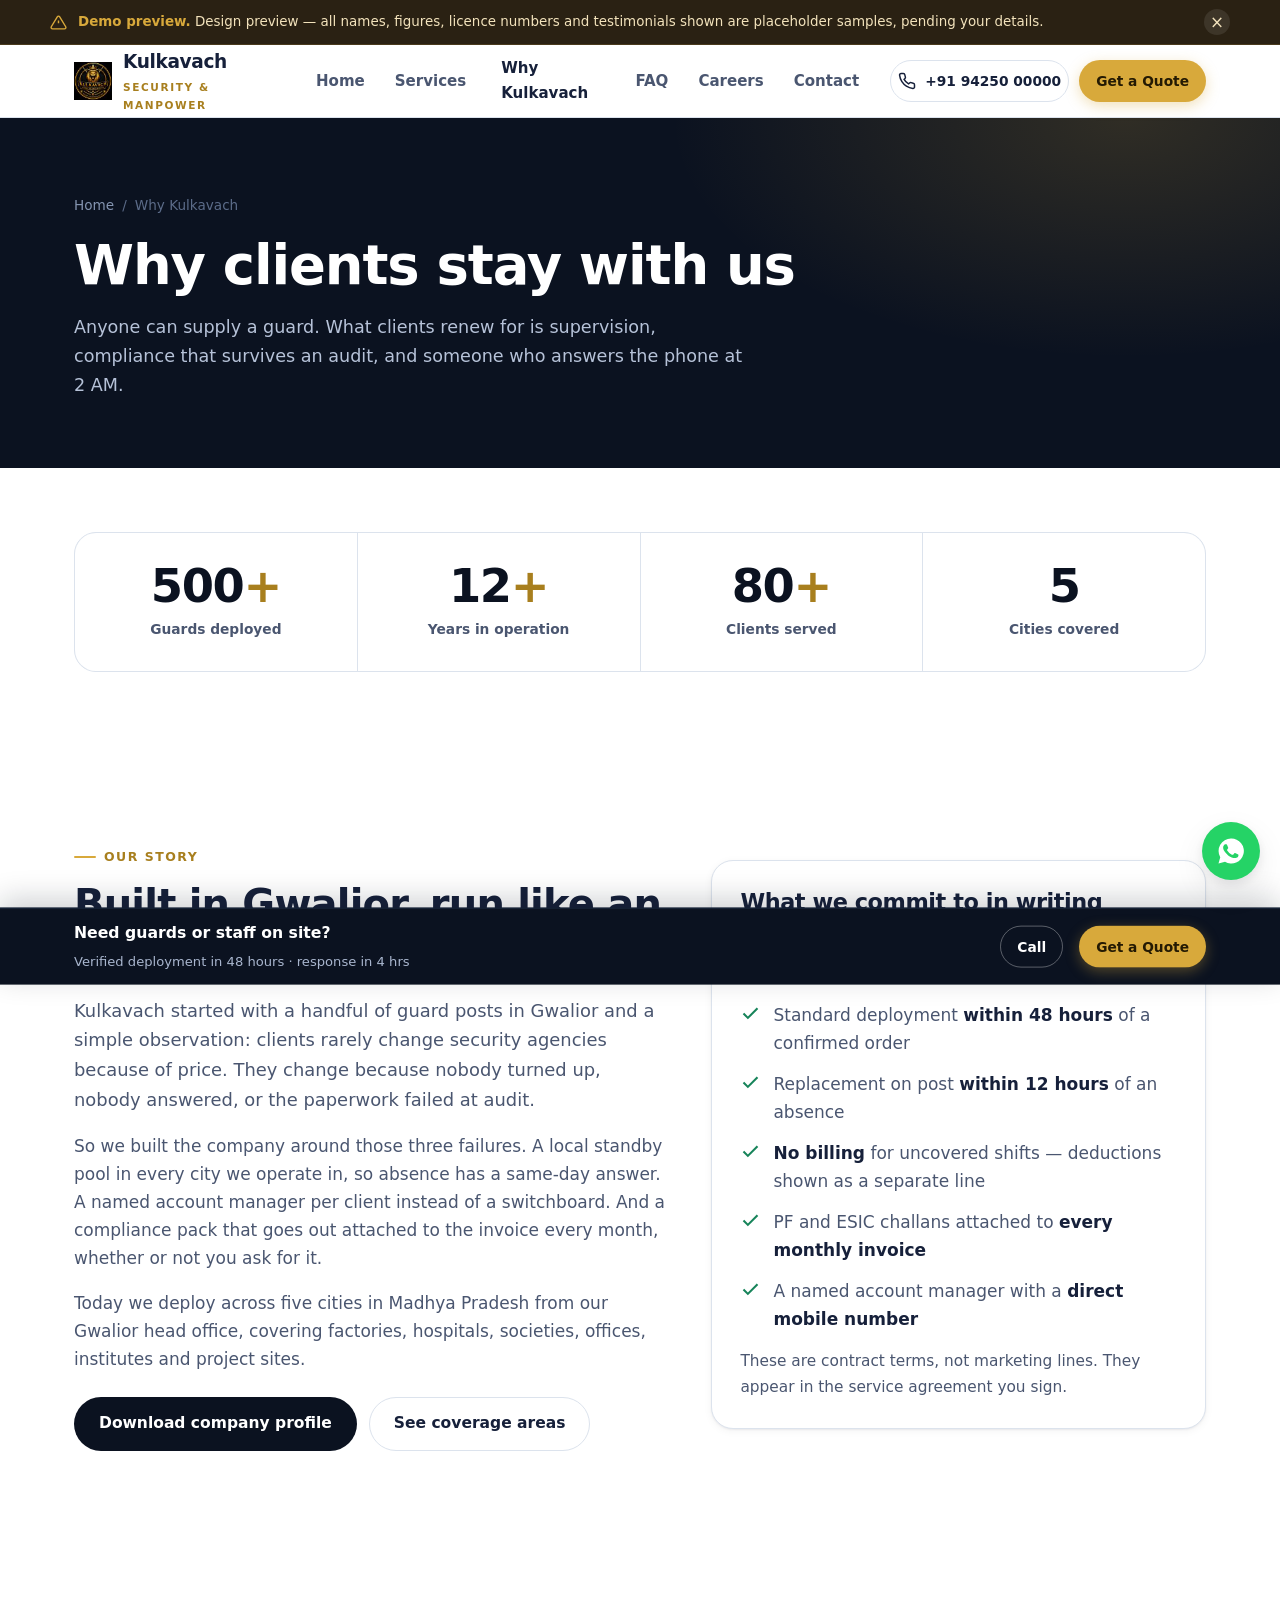
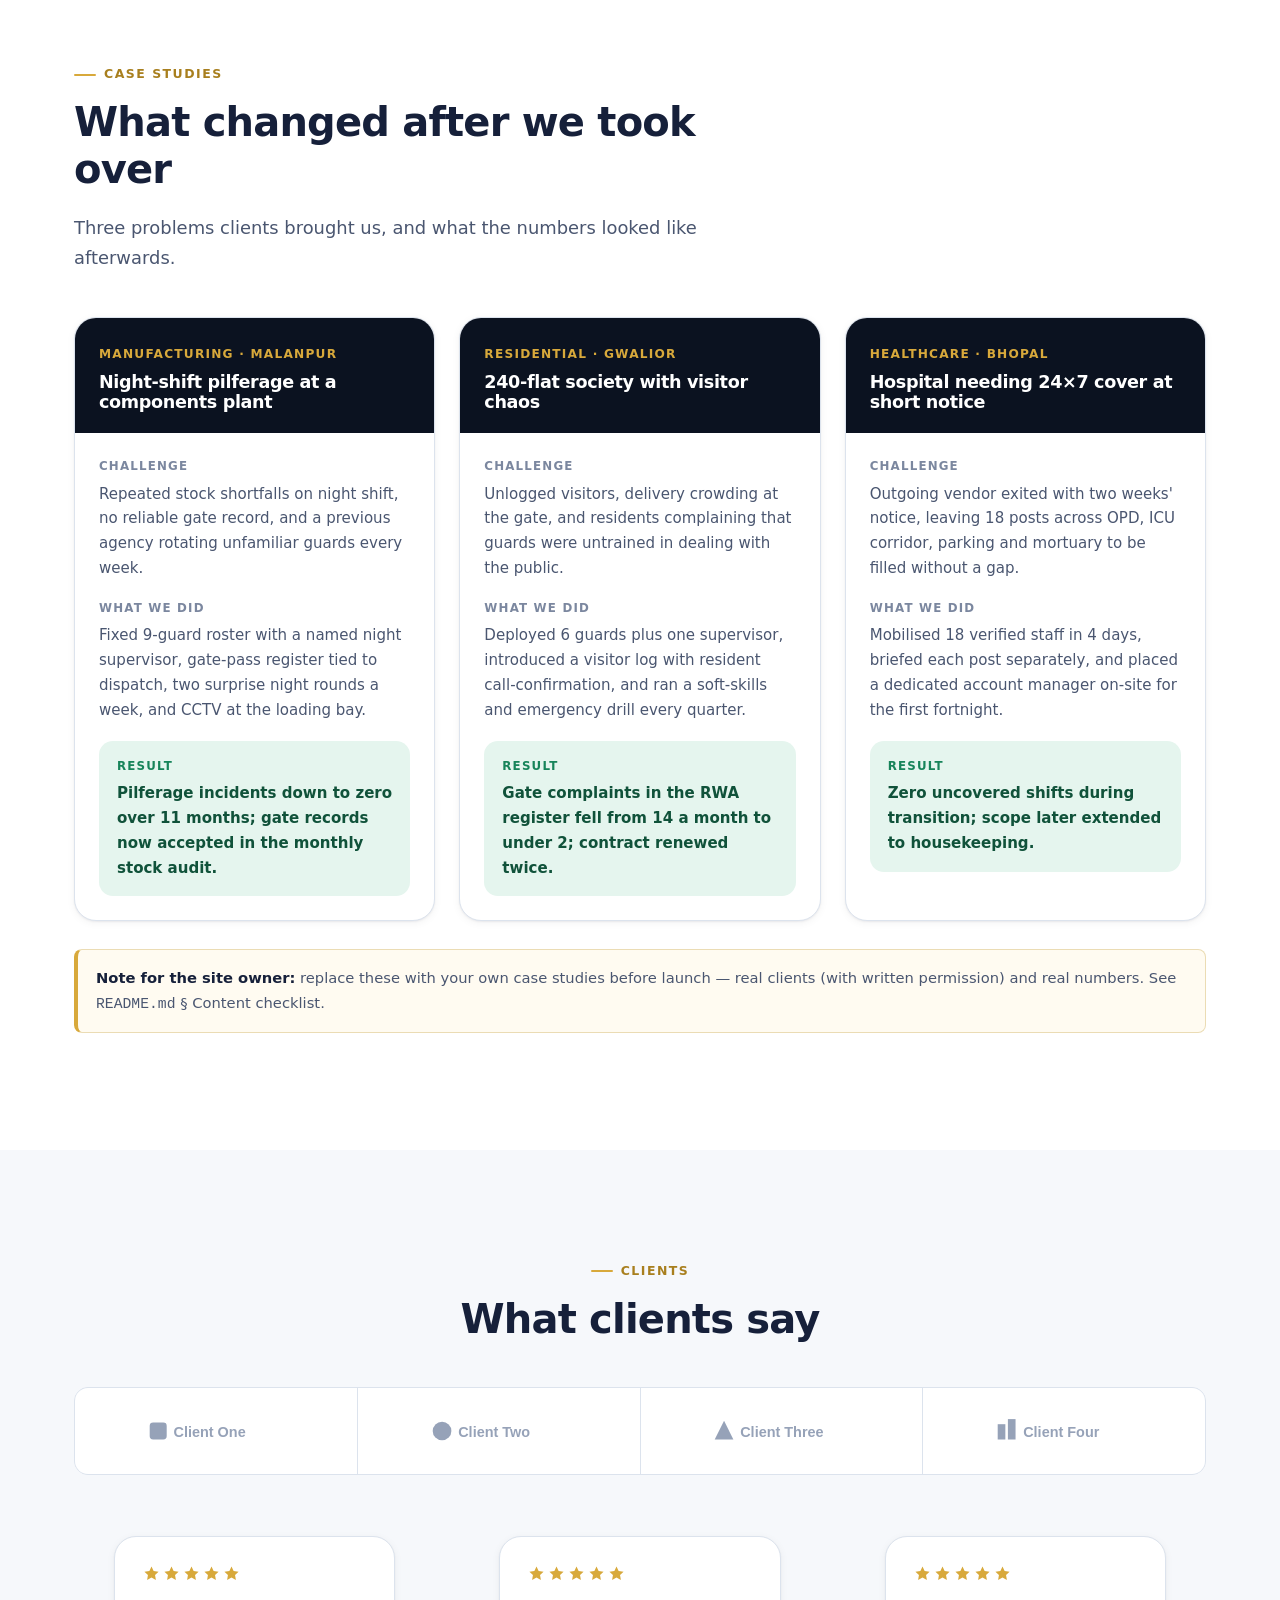
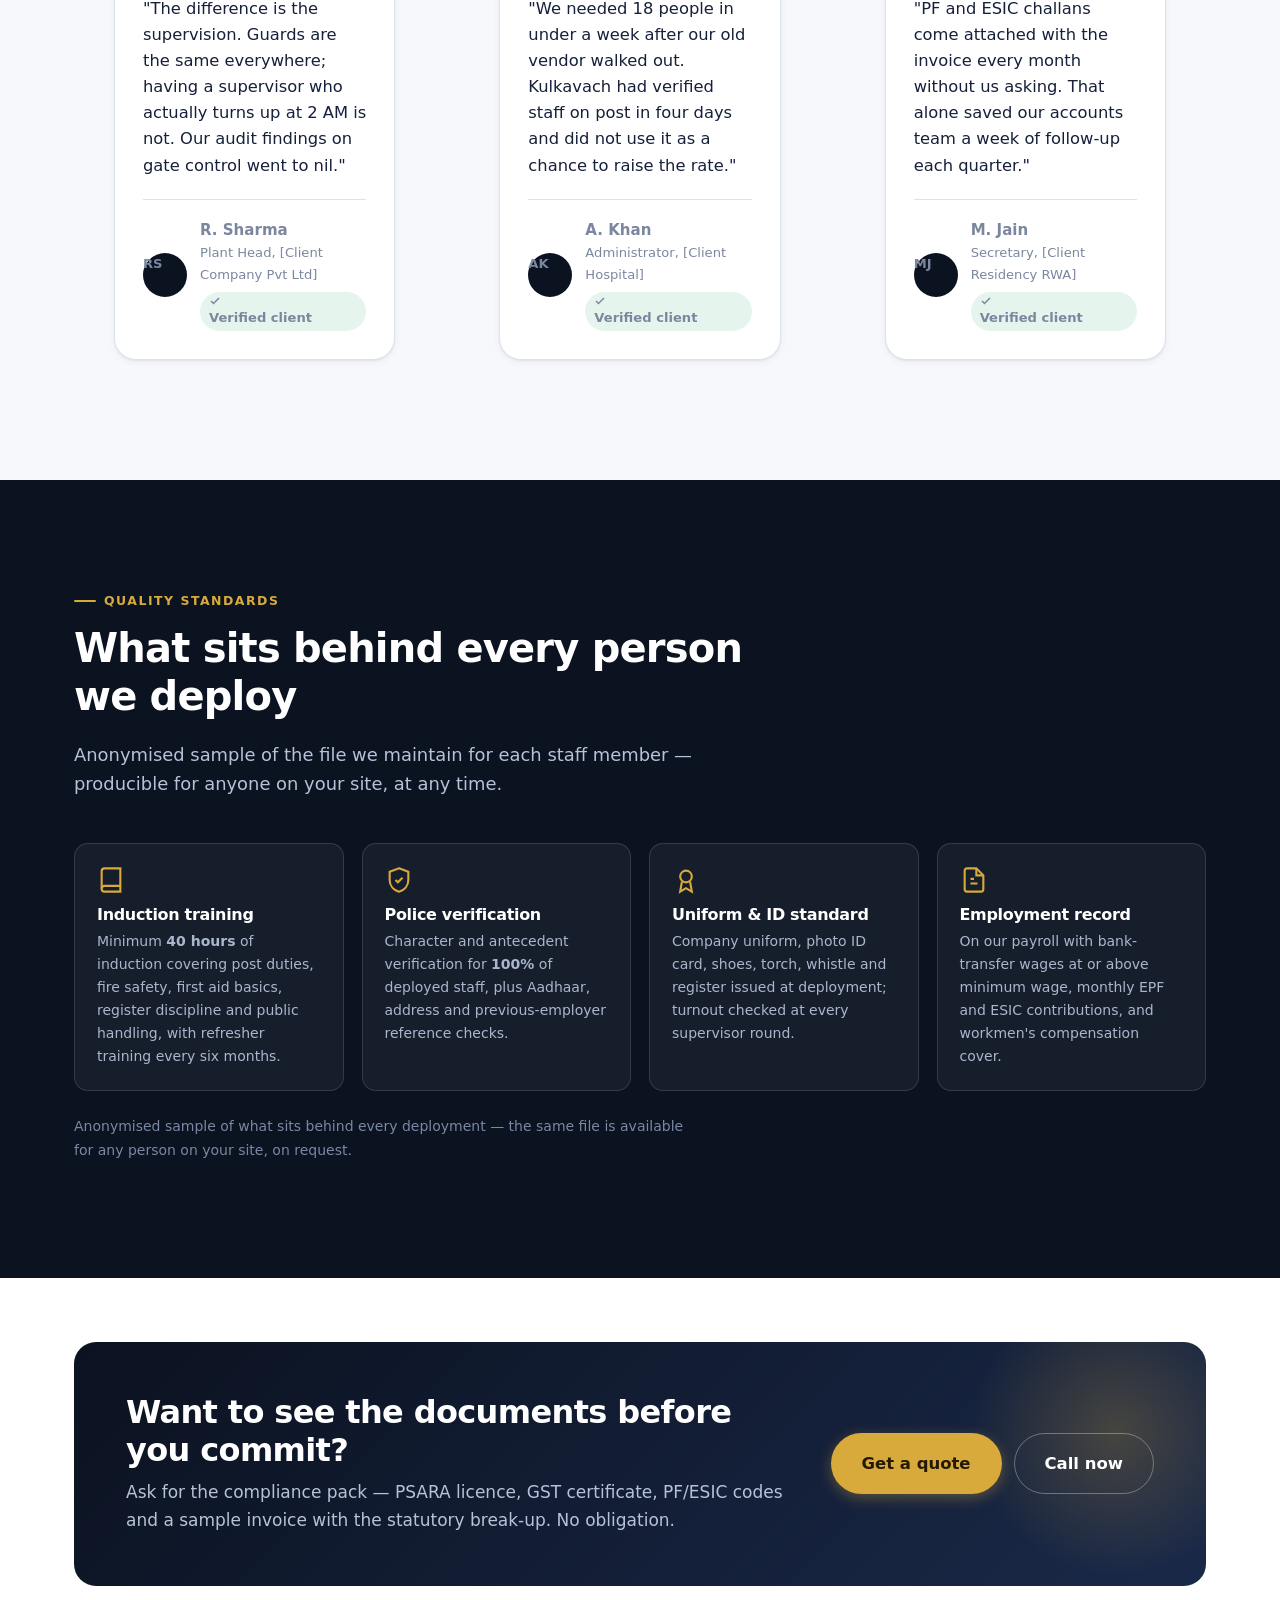
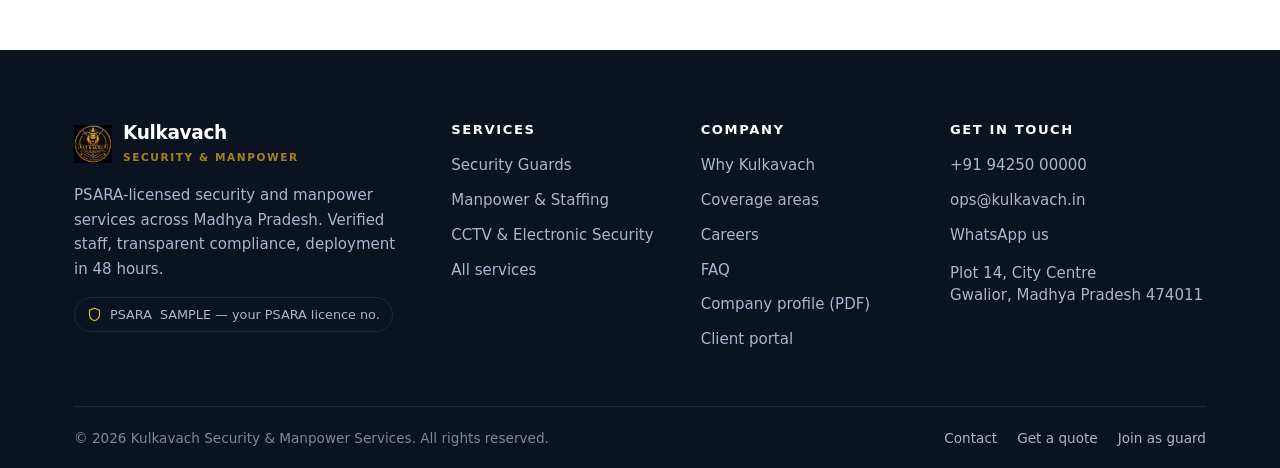
==== commit d7496a9a: "Remove compliance paperwork section" ====
--- a/about.html
+++ b/about.html
@@ -95,29 +95,7 @@
   </div>
 </section>
 
-<section class="section section--dark">
-  <div class="wrap">
-    <div class="section-head">
-      <span class="eyebrow">Verified &amp; compliant</span>
-      <h2>The paperwork your procurement team will ask for</h2>
-      <p class="lede" style="color:#B6C2D8">Compliance is the most common reason a security contract fails an audit — and the most common thing agencies are vague about. Ours is documented, current, and shared with the quotation rather than after you chase it.</p>
-    </div>
-    <div class="compliance reveal">
-      <div class="comp"><svg viewBox="0 0 24 24" fill="none" stroke="currentColor" stroke-width="1.8"><path d="M12 2l8 3v7c0 5-3.5 8.7-8 10-4.5-1.3-8-5-8-10V5l8-3z"/><path d="M9 12l2 2 4-4"/></svg>
-        <h4>PSARA licence</h4><p>Licensed under the Private Security Agencies (Regulation) Act, 2005. Number, issuer and validity shown in the seal below.</p></div>
-      <div class="comp"><svg viewBox="0 0 24 24" fill="none" stroke="currentColor" stroke-width="1.8"><rect x="3" y="4" width="18" height="16" rx="2"/><path d="M8 2v4M16 2v4M3 10h18"/></svg>
-        <h4>EPF &amp; ESIC</h4><p>Every deployed person is on our payroll with monthly contributions. Challan copies go out attached to your invoice.</p></div>
-      <div class="comp"><svg viewBox="0 0 24 24" fill="none" stroke="currentColor" stroke-width="1.8"><circle cx="12" cy="8" r="4"/><path d="M4 21v-1a6 6 0 016-6h4a6 6 0 016 6v1"/></svg>
-        <h4>Police verification</h4><p>Character and antecedent verification for 100% of deployed staff, with copies retained and producible on demand.</p></div>
-      <div class="comp"><svg viewBox="0 0 24 24" fill="none" stroke="currentColor" stroke-width="1.8"><path d="M14 2H6a2 2 0 00-2 2v16a2 2 0 002 2h12a2 2 0 002-2V8z"/><path d="M14 2v6h6M9 15h6M9 11h3"/></svg>
-        <h4>GST, wages &amp; insurance</h4><p>GST-registered invoicing, minimum-wage compliance, wage register maintenance and workmen's compensation cover.</p></div>
-    </div>
-    <div style="margin-top:32px;display:flex;flex-wrap:wrap;gap:14px;align-items:center">
-      <img class="seal-badge" src="assets/img/psara-badge.svg" alt="PSARA Licensed &amp; Verified — Govt. of Madhya Pradesh" width="320" height="60" loading="lazy">
-      <a class="btn btn--ghost-light" href="contact.html">Request document copies</a>
-    </div>
-  </div>
-</section>
+
 
 <section class="section">
   <div class="wrap">
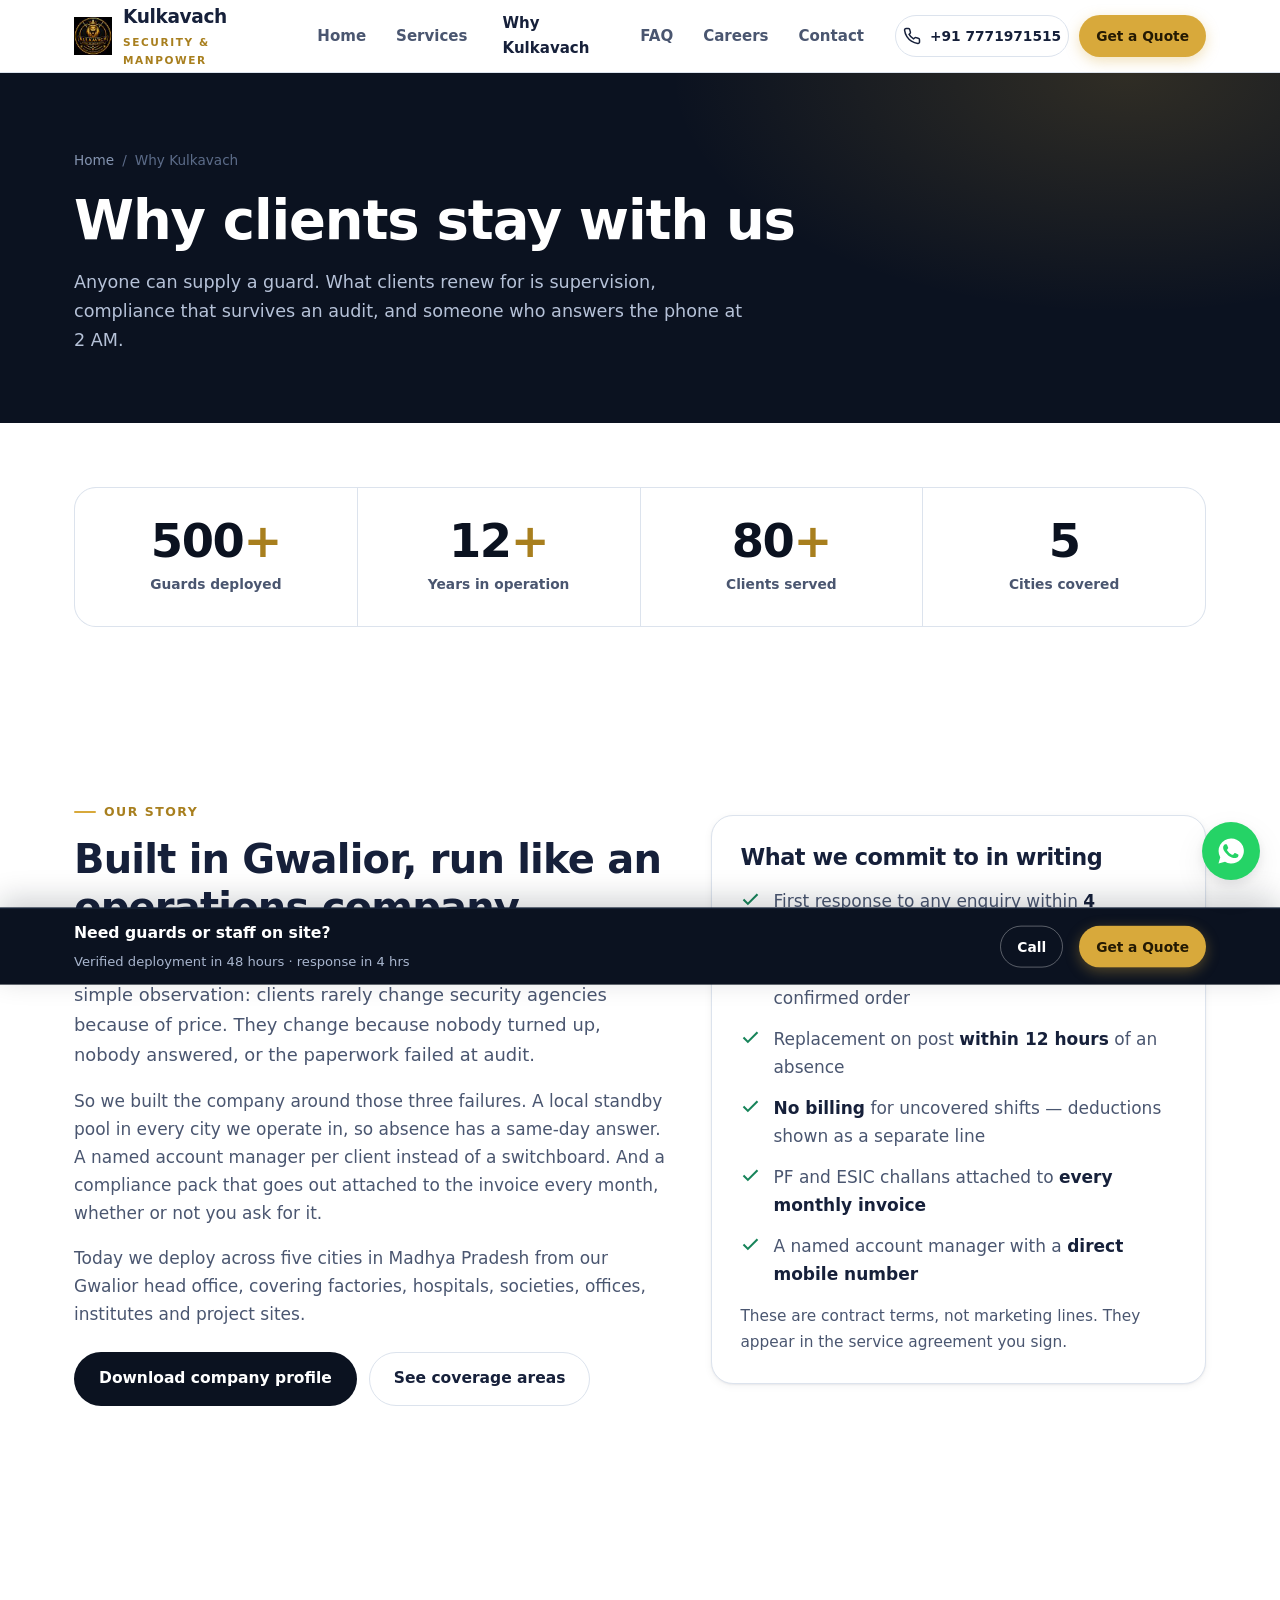
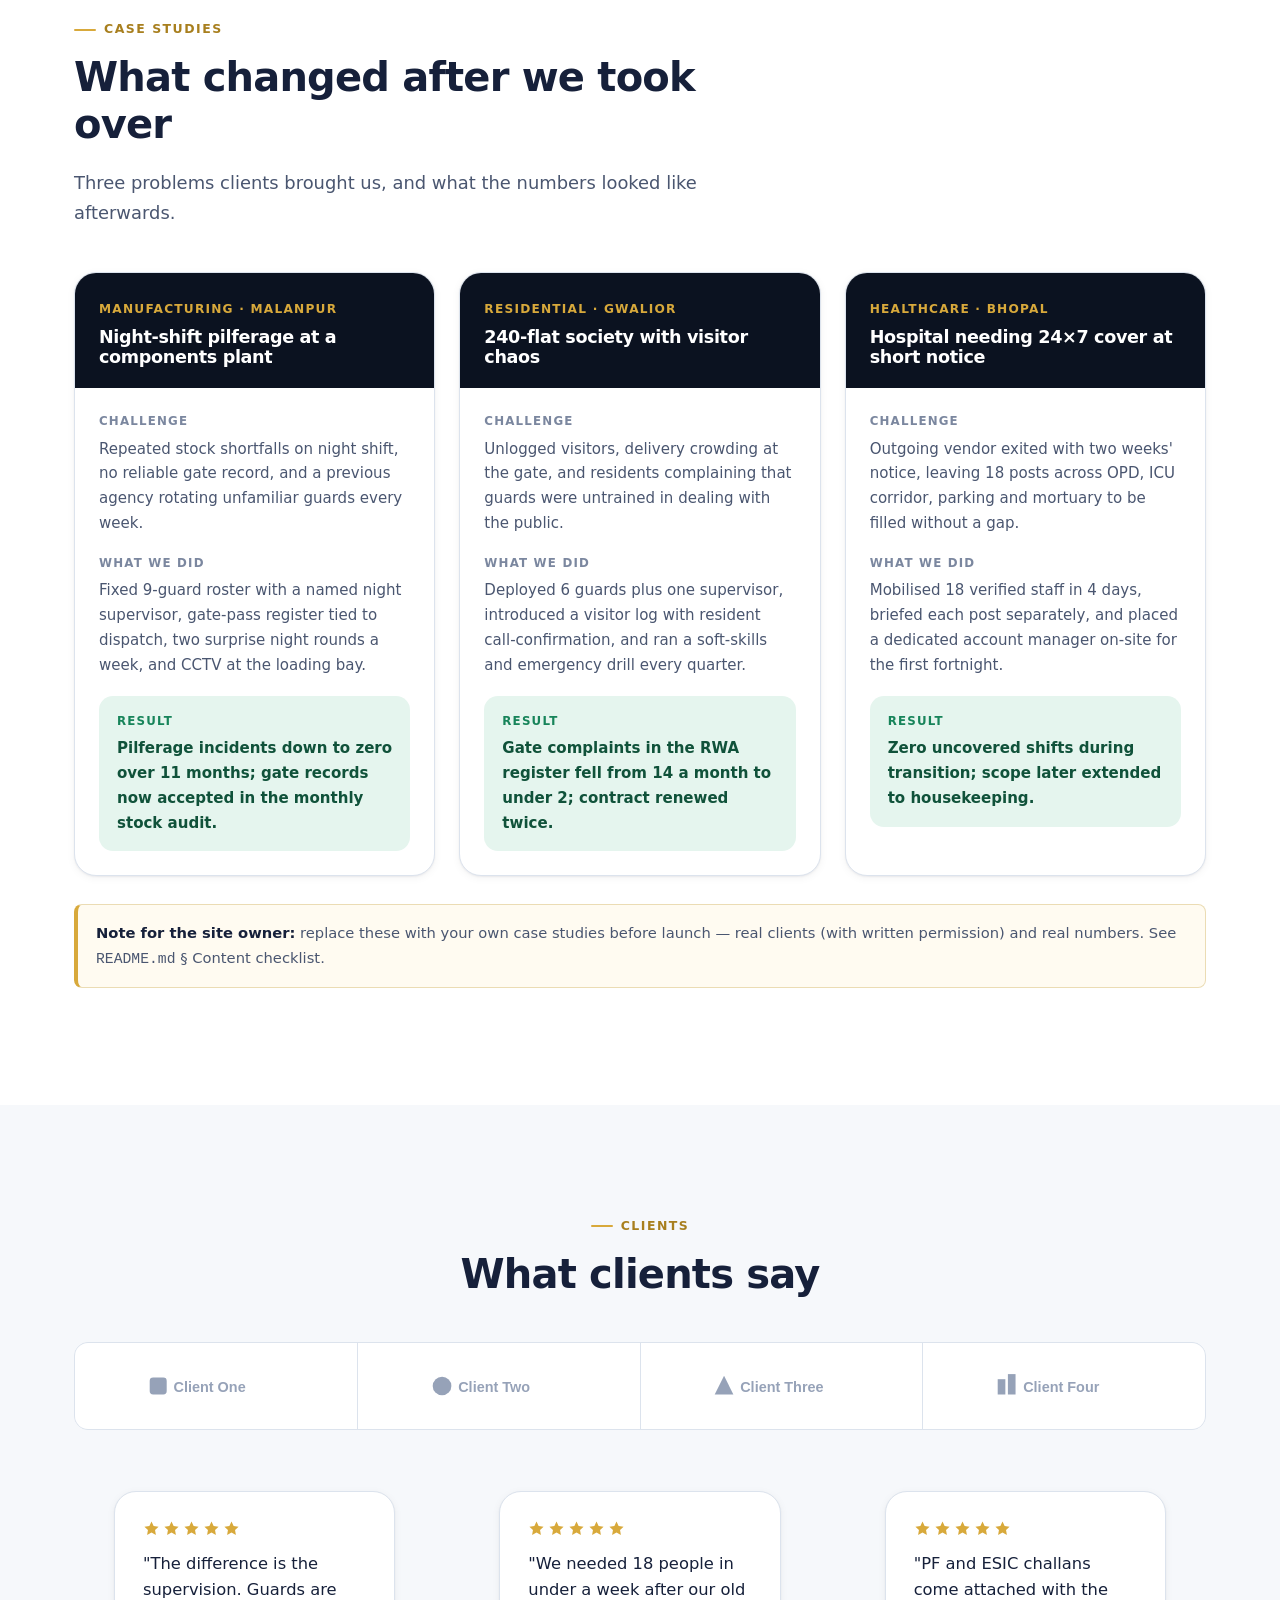
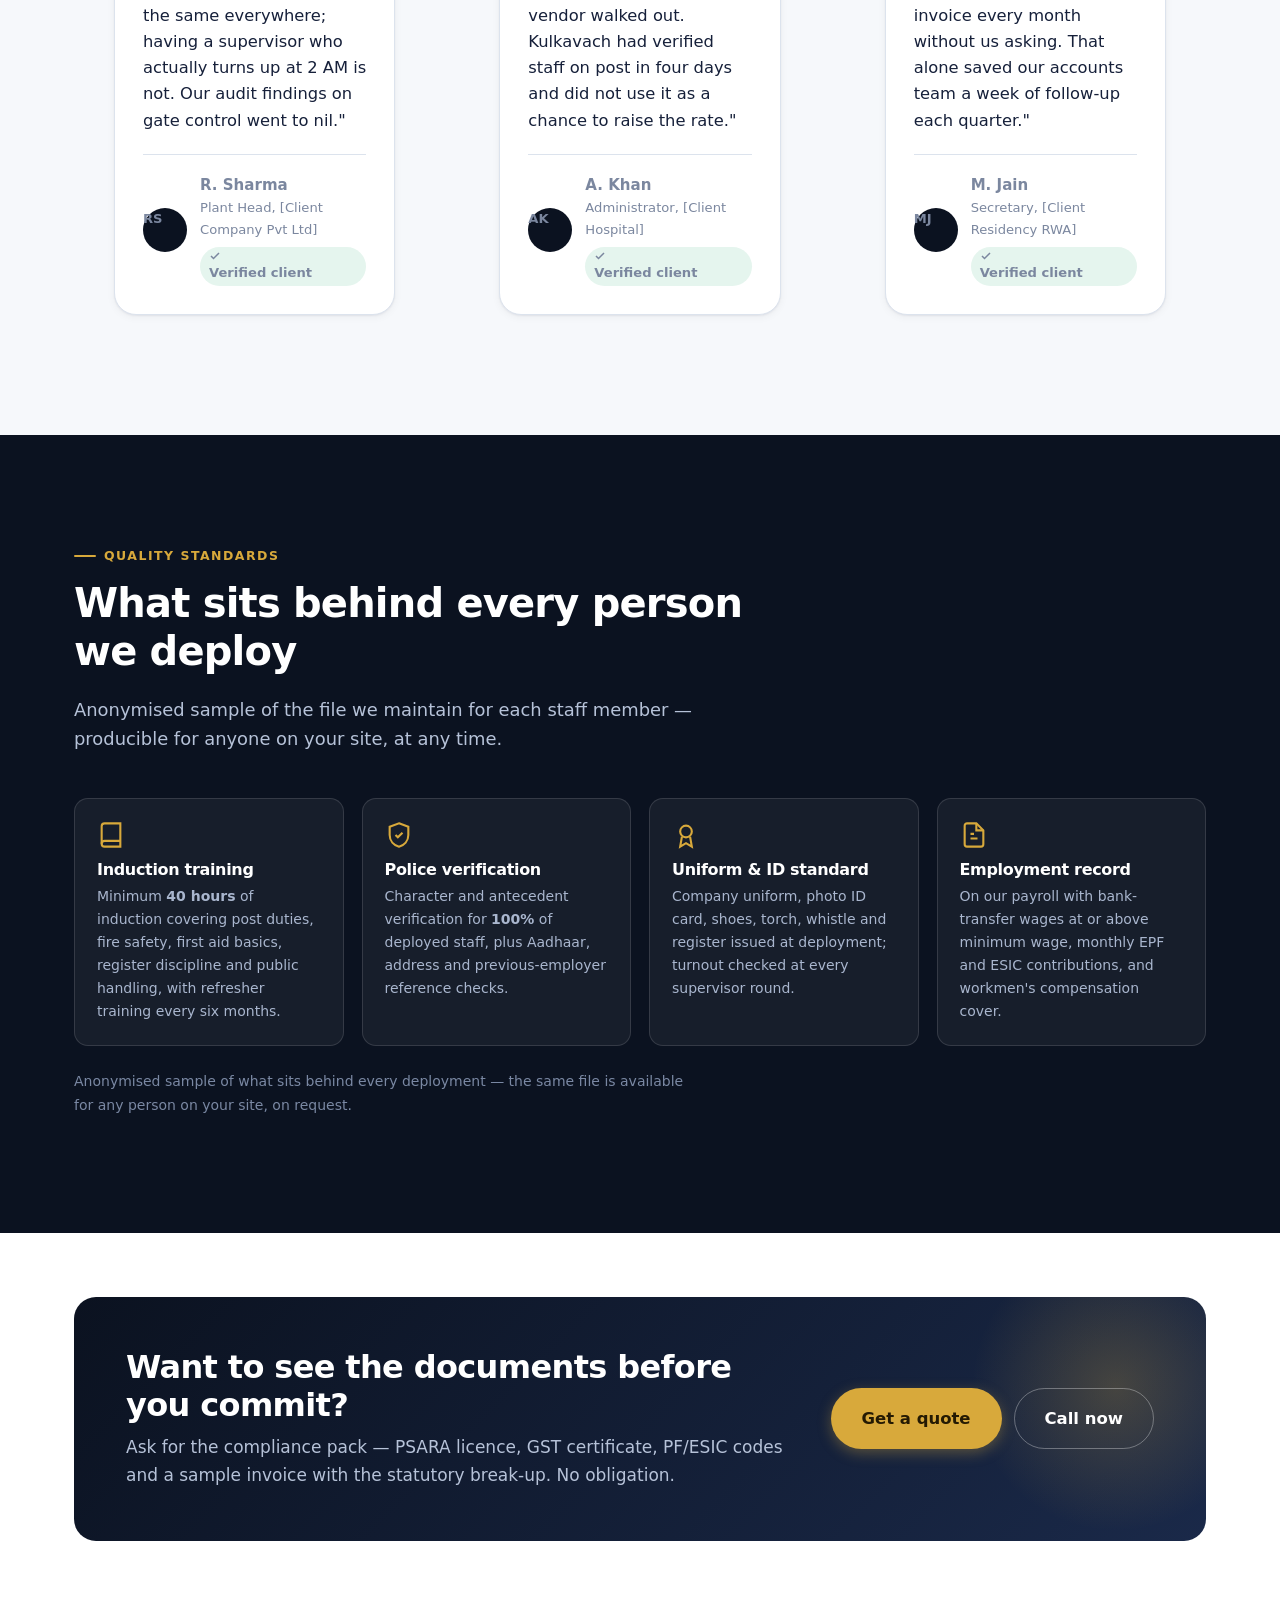
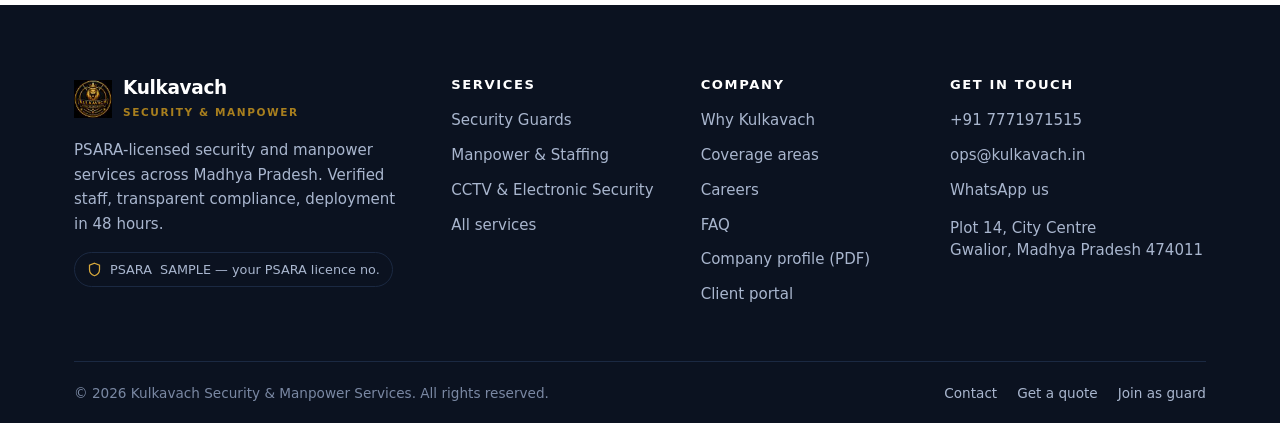
==== commit 6690cf12: "Remove demo noindex metadata" ====
--- a/about.html
+++ b/about.html
@@ -10,7 +10,6 @@
 <meta property="og:title" content="Why Kulkavach — Supervision, Compliance &amp; Accountability">
 <meta property="og:description" content="Why clients renew with Kulkavach: named supervisors, PSARA licence, EPF/ESIC compliance attached to every invoice, and a 12-hour replacement commitment.">
 <meta property="og:image" content="assets/img/og-cover.svg">
-<meta name="robots" content="noindex,nofollow"><!-- DEMO-ONLY: delete this line before launch -->
 <link rel="stylesheet" href="assets/css/style.css">
 </head>
 <body data-wa-service="Security Guards / Manpower">
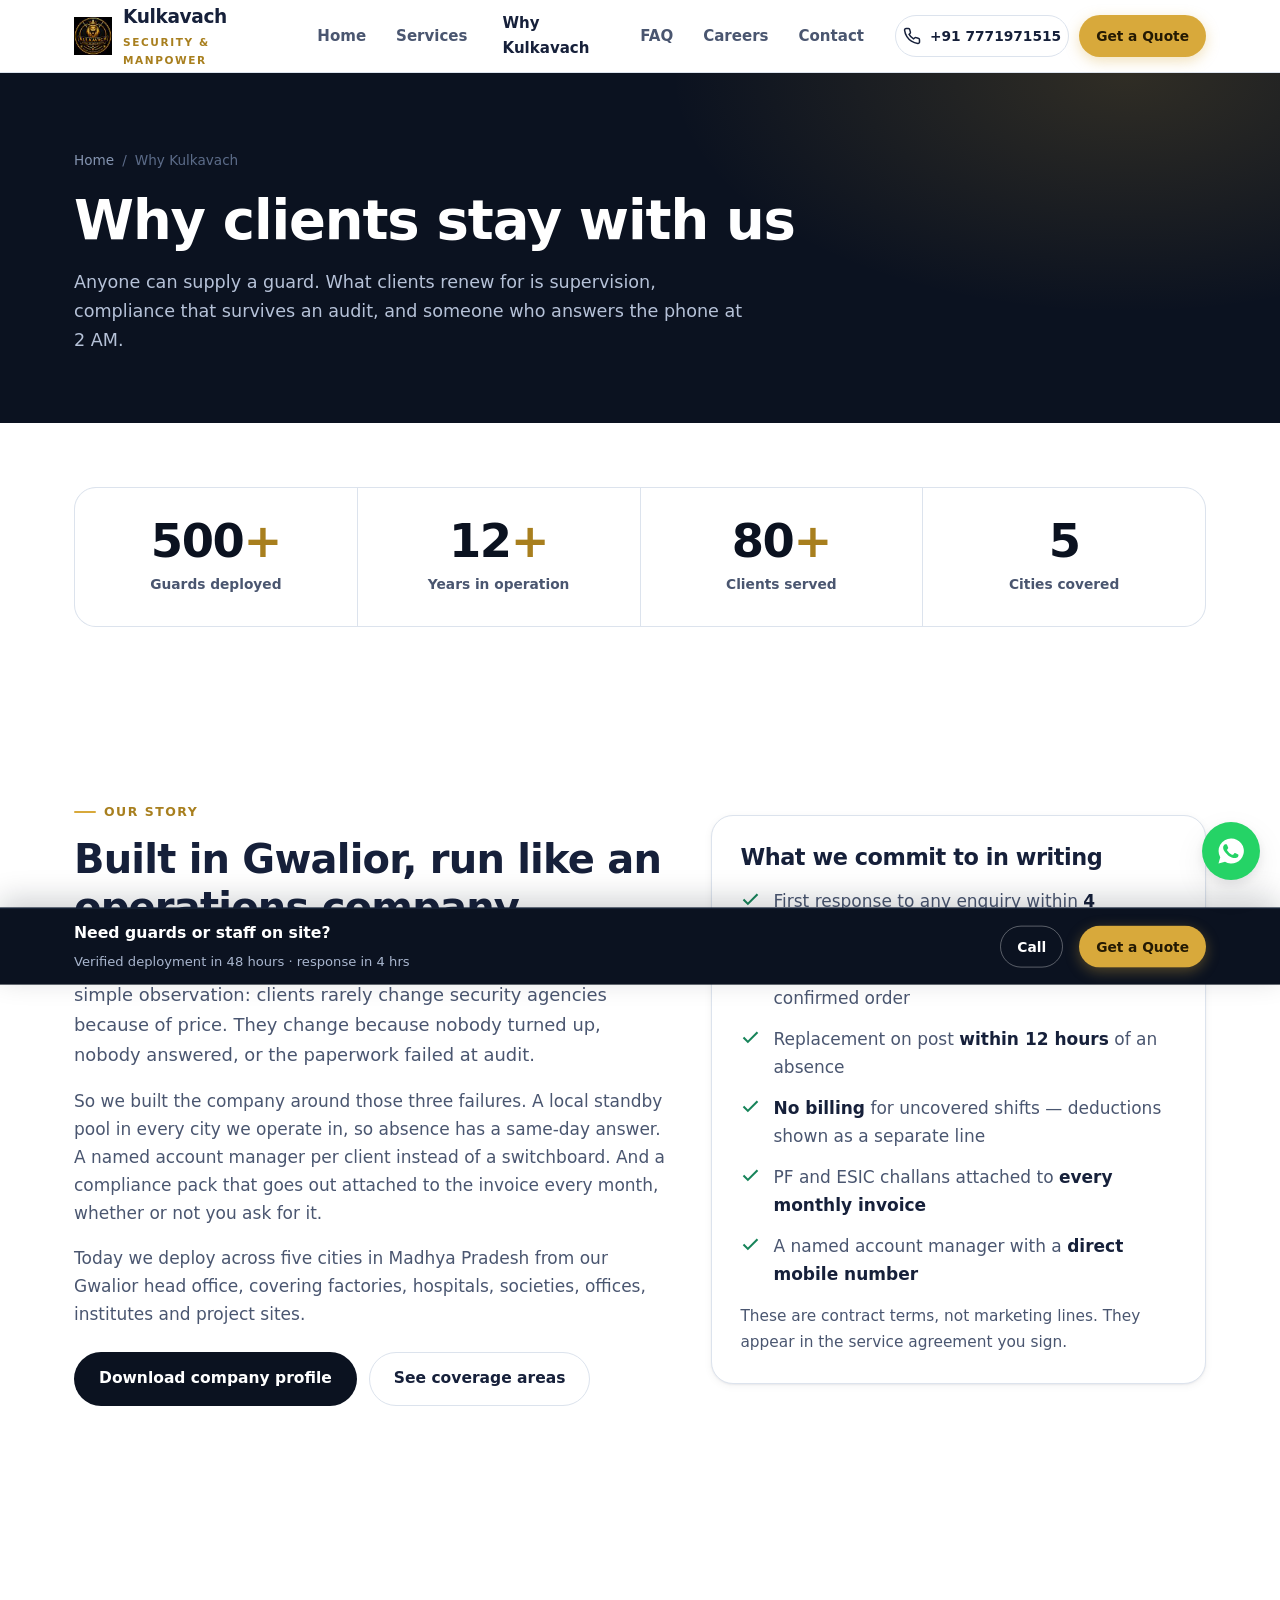
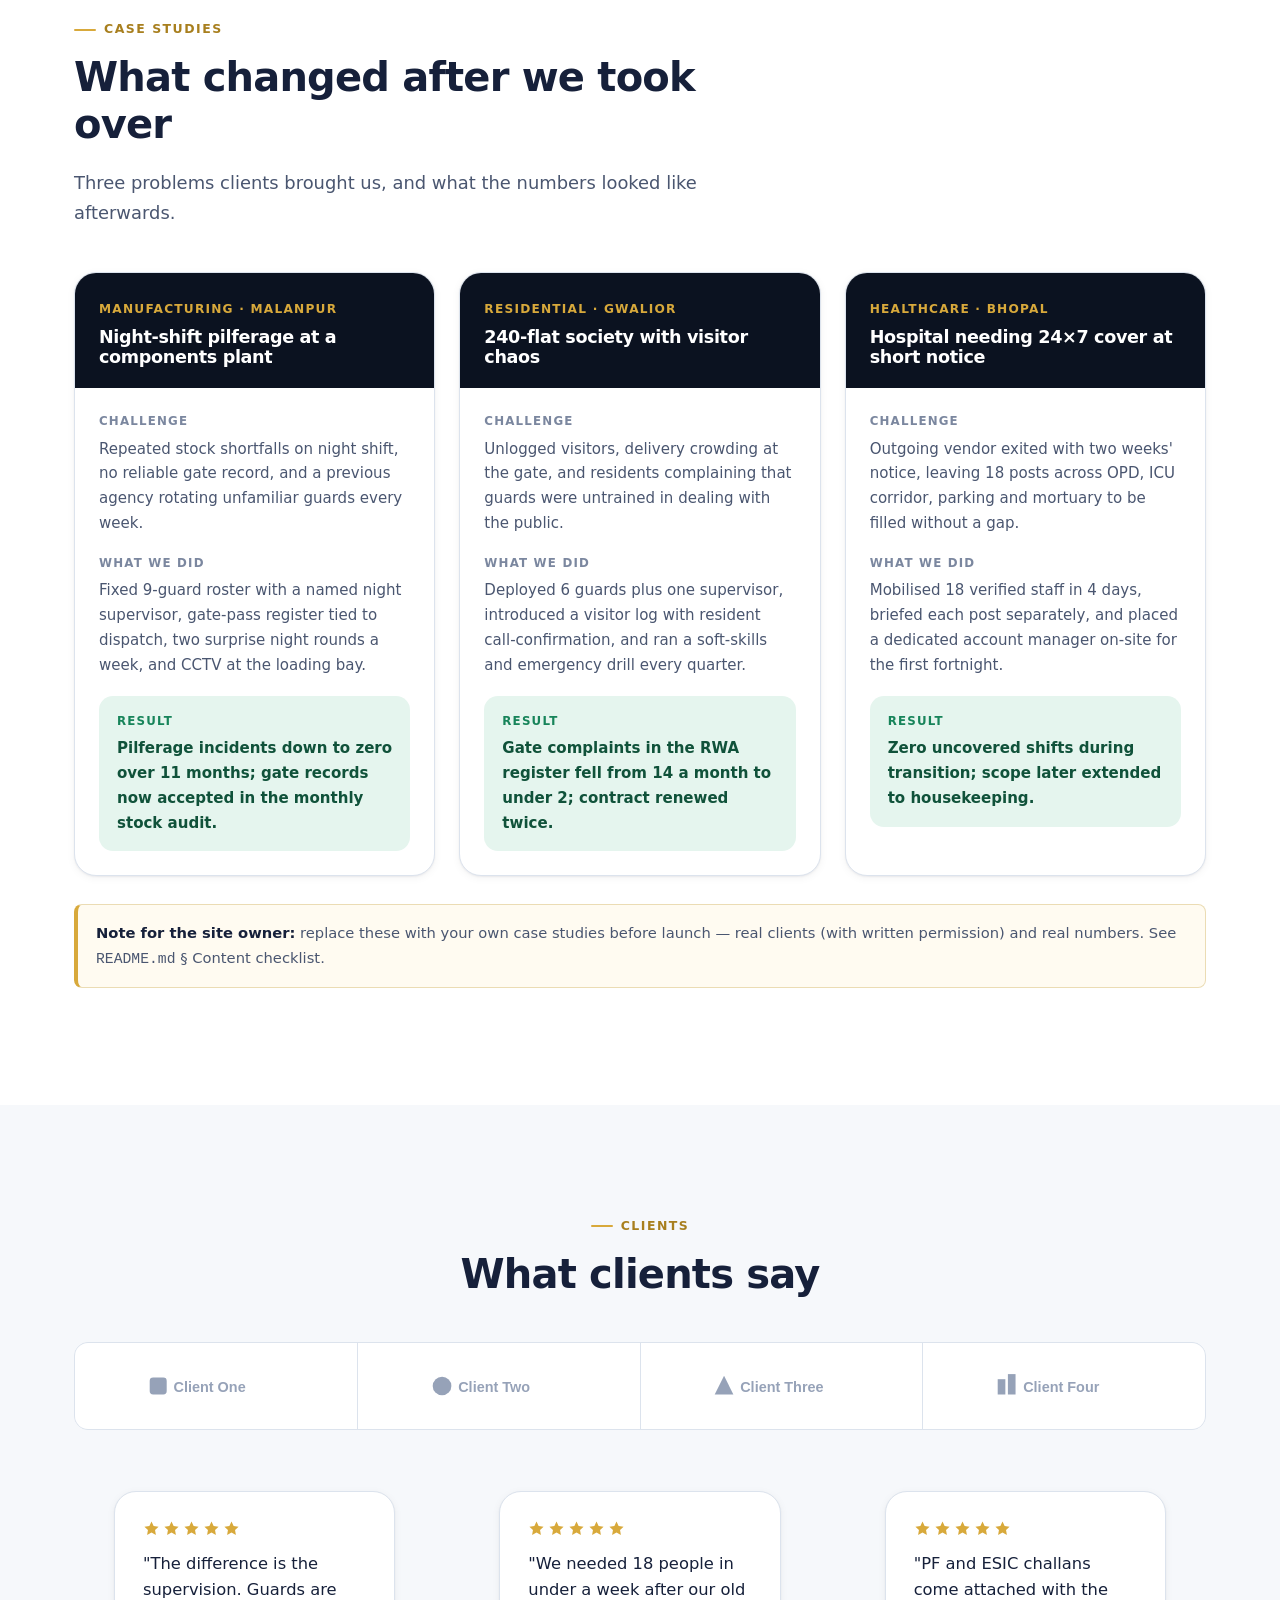
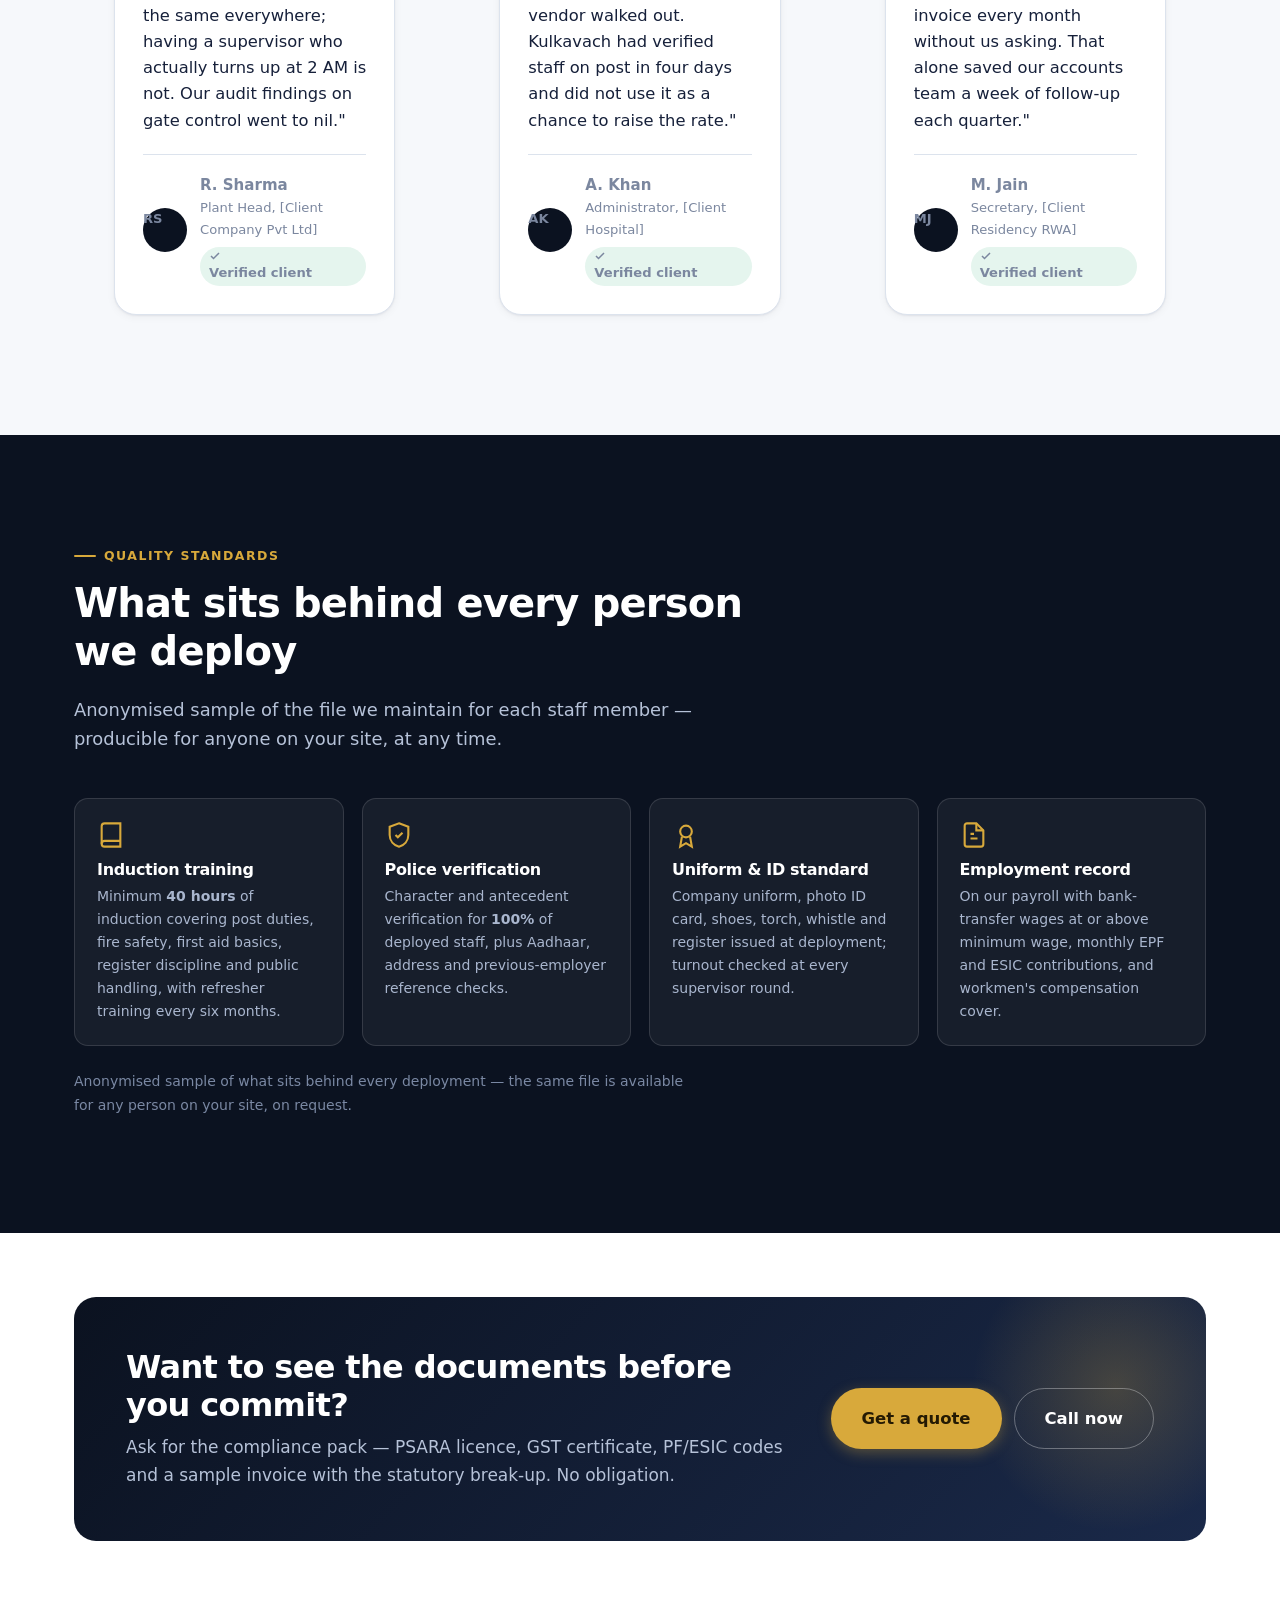
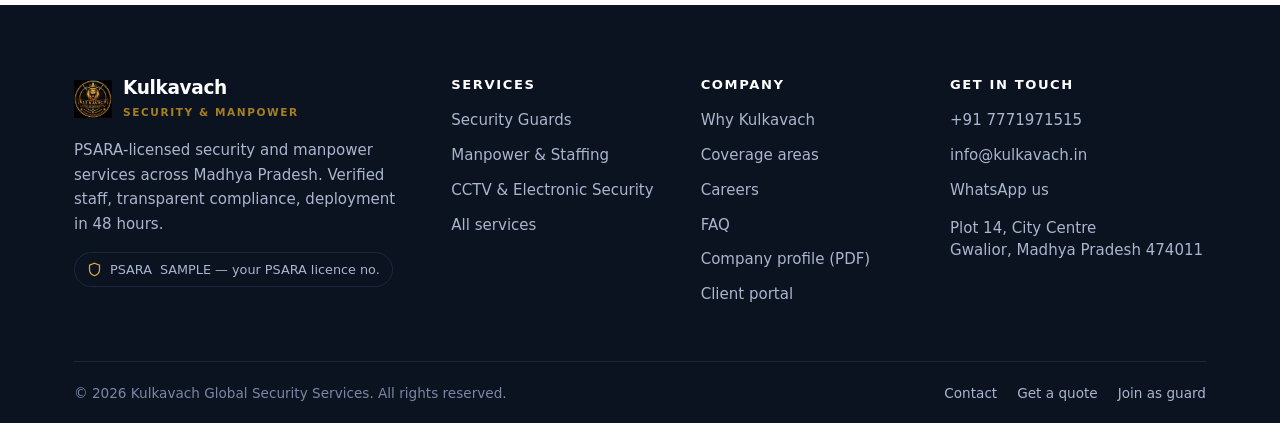
==== commit 722e832a: "Update Kulkavach company details and weekly supervision copy" ====
--- a/about.html
+++ b/about.html
@@ -47,7 +47,7 @@
     <div class="header__cta">
       <a class="btn btn--ghost btn--sm btn--phone" data-kv-href="tel:contact.phonePrimary" href="#">
         <svg viewBox="0 0 24 24" fill="none" stroke="currentColor" stroke-width="2" aria-hidden="true"><path d="M22 16.9v3a2 2 0 01-2.2 2 19.8 19.8 0 01-8.6-3.1 19.5 19.5 0 01-6-6A19.8 19.8 0 012.1 4.2 2 2 0 014.1 2h3a2 2 0 012 1.7c.1 1 .4 1.9.7 2.8a2 2 0 01-.5 2.1L8.1 9.9a16 16 0 006 6l1.3-1.2a2 2 0 012.1-.5c.9.3 1.8.6 2.8.7a2 2 0 011.7 2z"/></svg>
-        <span data-kv="contact.phonePrimary">+91 94250 00000</span>
+        <span data-kv="contact.phonePrimary">+91 7771971515</span>
       </a>
       <a class="btn btn--primary btn--sm" href="quote.html">Get a Quote</a>
       <button class="burger" type="button" aria-label="Menu" aria-expanded="false" aria-controls="primary-nav"><span></span></button>
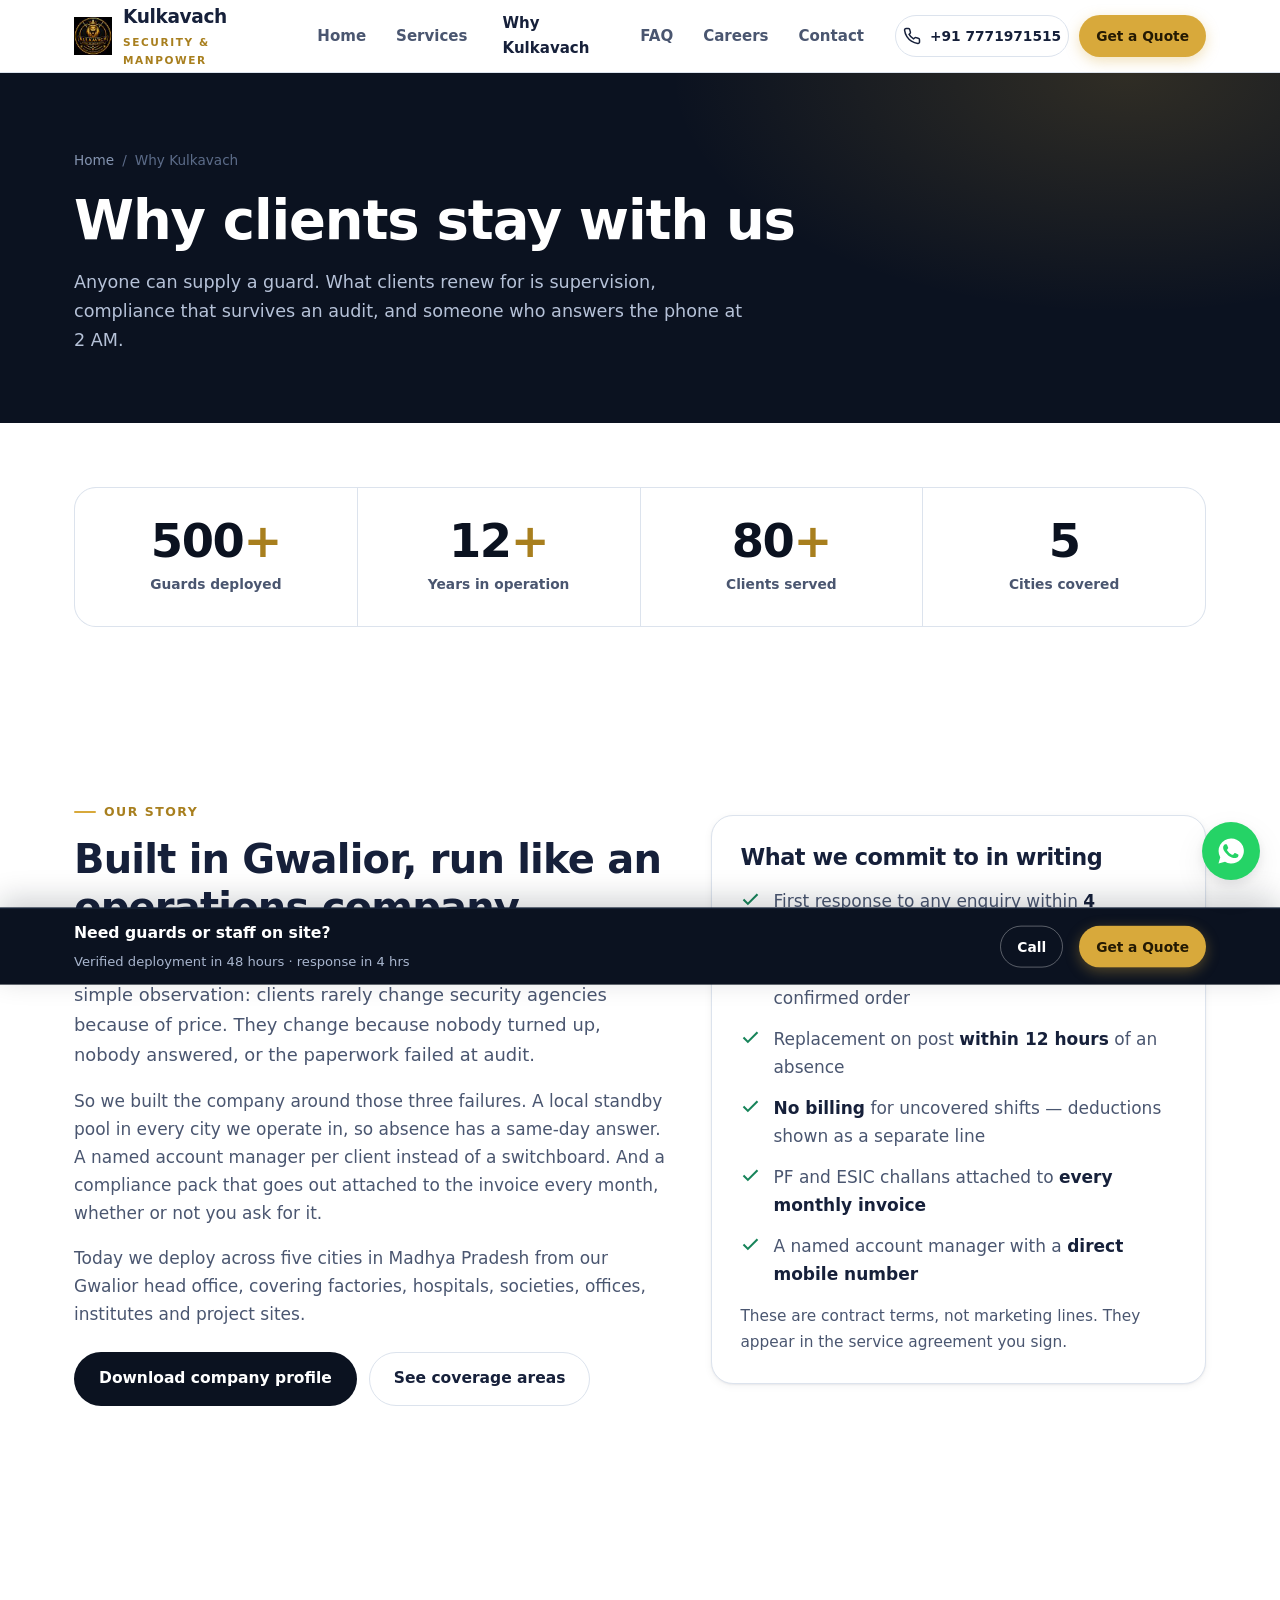
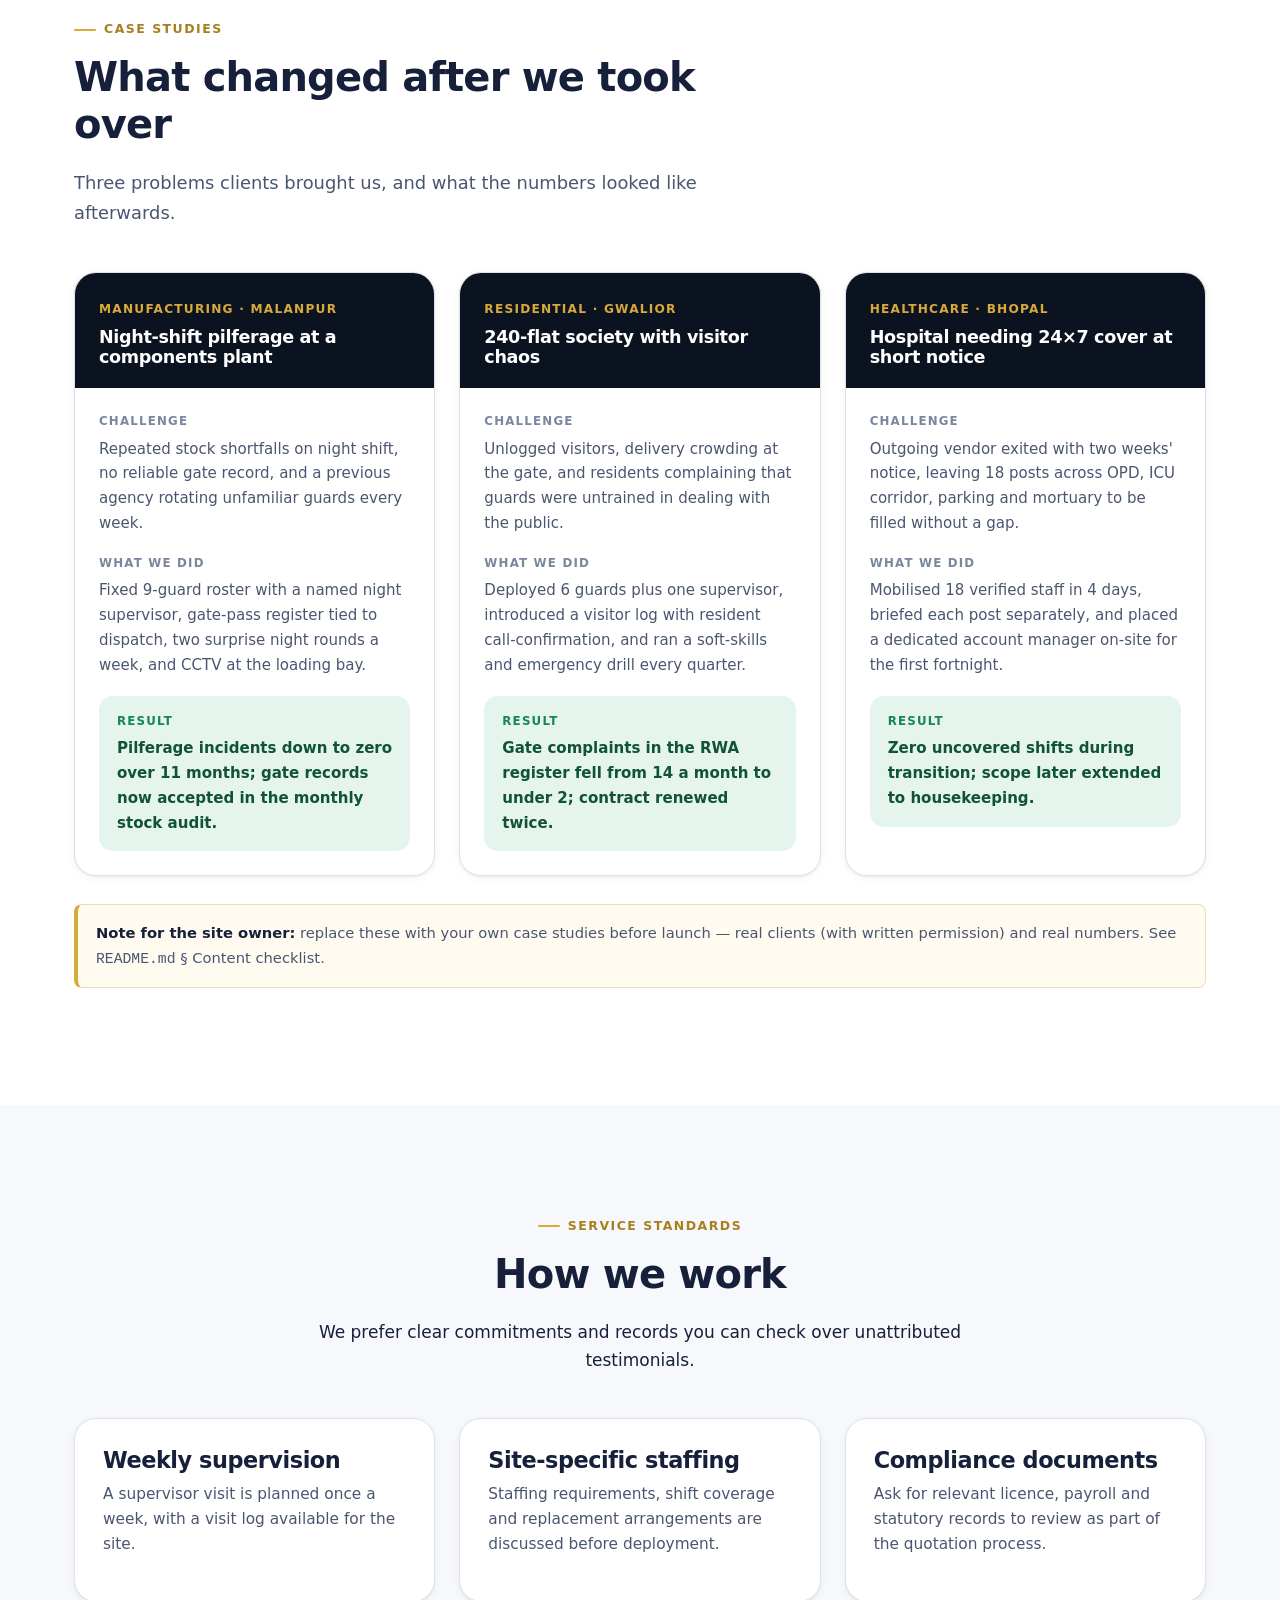
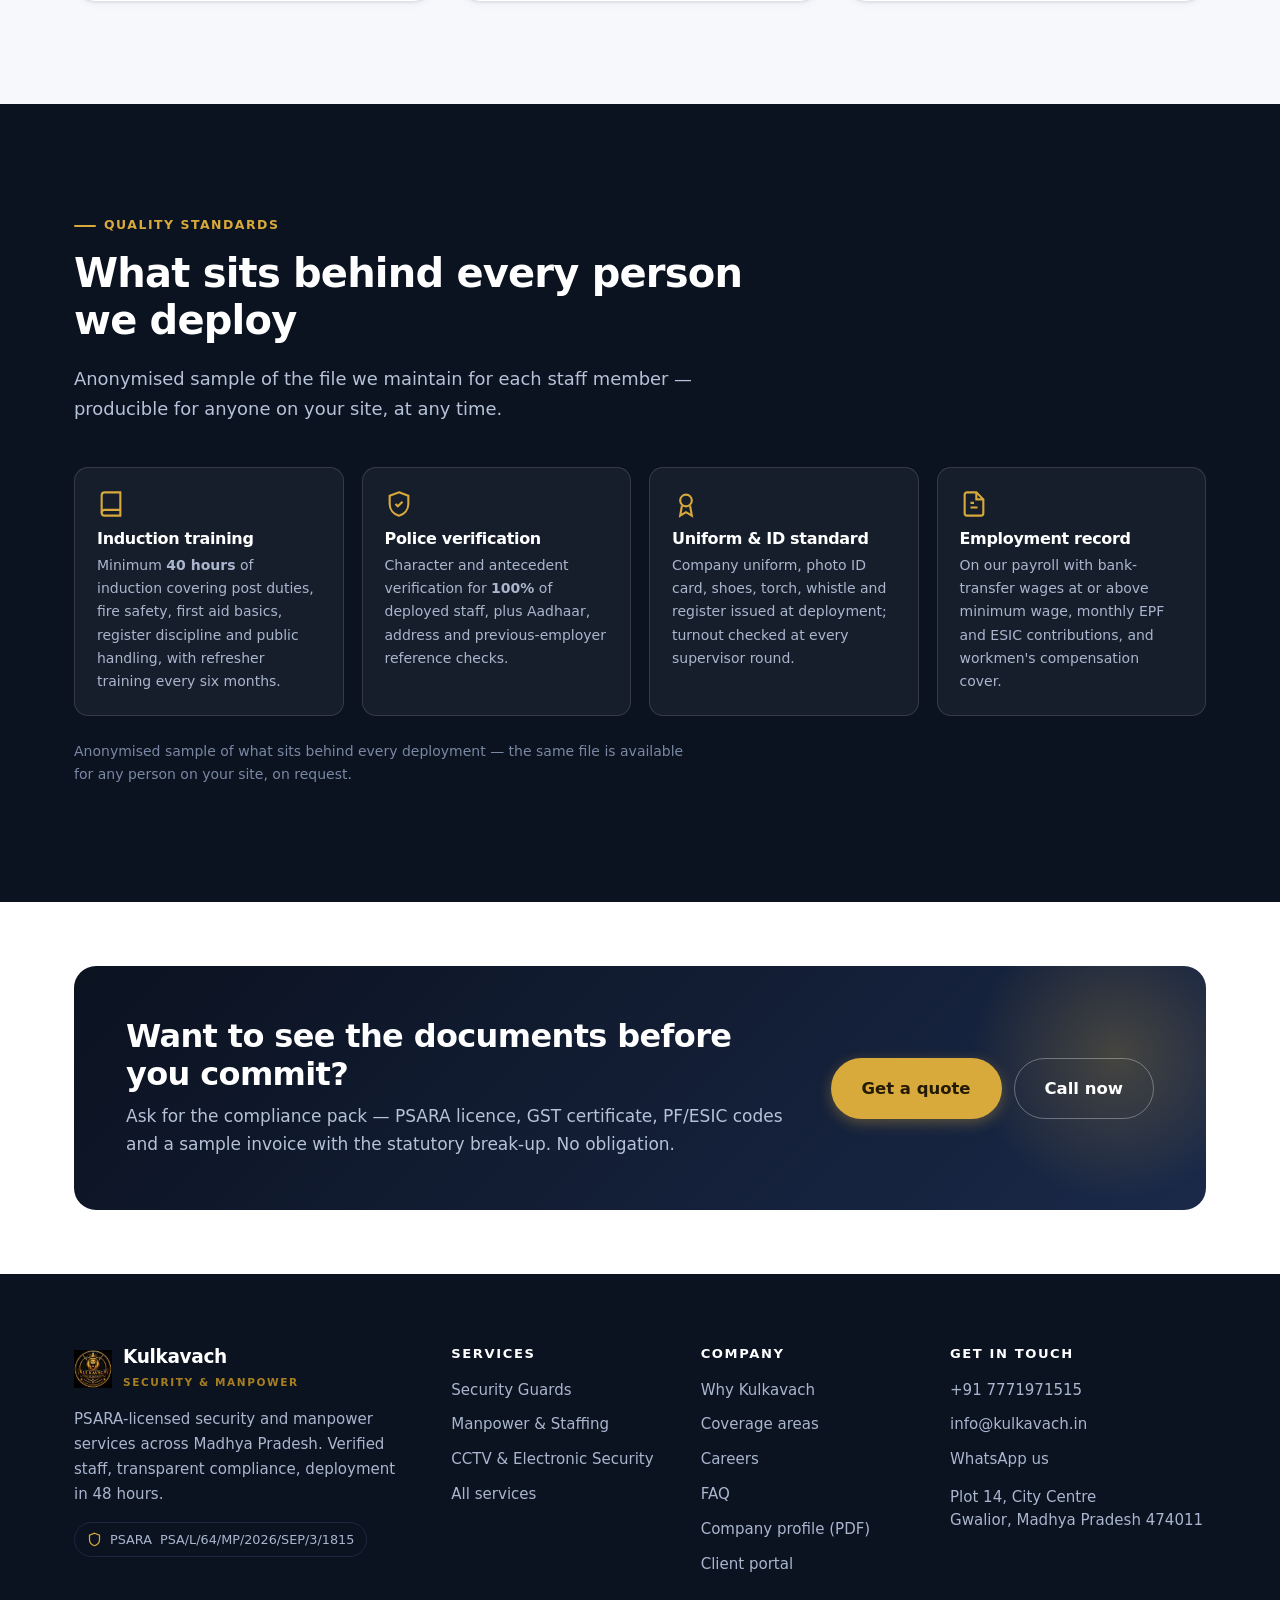
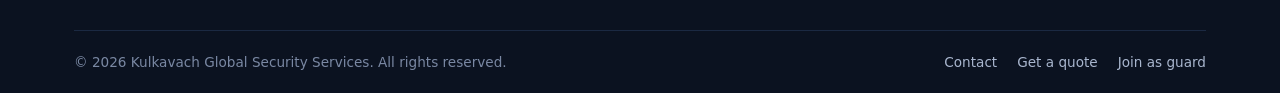
==== commit e19a7bb8: "Remove sample compliance data and placeholder testimonials" ====
--- a/about.html
+++ b/about.html
@@ -136,34 +136,23 @@
 <section class="section section--paper2">
   <div class="wrap">
     <div class="section-head center">
-      <span class="eyebrow">Clients</span>
-      <h2>What clients say</h2>
-    </div>
-    <div class="logostrip reveal" style="margin-bottom:44px">
-      <div class="logostrip__cell"><svg viewBox="0 0 160 40" fill="currentColor" role="img" aria-label="Client logo placeholder"><rect x="2" y="10" width="20" height="20" rx="4"/><text x="30" y="27" font-family="Inter,sans-serif" font-size="17" font-weight="700">Client One</text></svg></div>
-      <div class="logostrip__cell"><svg viewBox="0 0 160 40" fill="currentColor" role="img" aria-label="Client logo placeholder"><circle cx="13" cy="20" r="11"/><text x="32" y="27" font-family="Inter,sans-serif" font-size="17" font-weight="700">Client Two</text></svg></div>
-      <div class="logostrip__cell"><svg viewBox="0 0 160 40" fill="currentColor" role="img" aria-label="Client logo placeholder"><polygon points="13,8 24,30 2,30"/><text x="32" y="27" font-family="Inter,sans-serif" font-size="17" font-weight="700">Client Three</text></svg></div>
-      <div class="logostrip__cell"><svg viewBox="0 0 160 40" fill="currentColor" role="img" aria-label="Client logo placeholder"><rect x="2" y="12" width="9" height="18"/><rect x="14" y="6" width="9" height="24"/><text x="32" y="27" font-family="Inter,sans-serif" font-size="17" font-weight="700">Client Four</text></svg></div>
+      <span class="eyebrow">Service standards</span>
+      <h2>How we work</h2>
+      <p>We prefer clear commitments and records you can check over unattributed testimonials.</p>
     </div>
     <div class="grid g-3">
-      <figure class="quote reveal">
-        <div class="quote__stars" aria-label="5 out of 5"><svg viewBox="0 0 24 24" fill="currentColor"><path d="M12 2l3 6.5 7 .9-5 4.8 1.2 7L12 17.8 5.8 21.2 7 14.2 2 9.4l7-.9z"/></svg><svg viewBox="0 0 24 24" fill="currentColor"><path d="M12 2l3 6.5 7 .9-5 4.8 1.2 7L12 17.8 5.8 21.2 7 14.2 2 9.4l7-.9z"/></svg><svg viewBox="0 0 24 24" fill="currentColor"><path d="M12 2l3 6.5 7 .9-5 4.8 1.2 7L12 17.8 5.8 21.2 7 14.2 2 9.4l7-.9z"/></svg><svg viewBox="0 0 24 24" fill="currentColor"><path d="M12 2l3 6.5 7 .9-5 4.8 1.2 7L12 17.8 5.8 21.2 7 14.2 2 9.4l7-.9z"/></svg><svg viewBox="0 0 24 24" fill="currentColor"><path d="M12 2l3 6.5 7 .9-5 4.8 1.2 7L12 17.8 5.8 21.2 7 14.2 2 9.4l7-.9z"/></svg></div>
-        <blockquote>"The difference is the supervision. Guards are the same everywhere; having a supervisor who actually turns up at 2 AM is not. Our audit findings on gate control went to nil."</blockquote>
-        <figcaption class="quote__who"><span class="avatar">RS</span><span><strong>R. Sharma</strong><span>Plant Head, [Client Company Pvt Ltd]</span>
-        <span class="verified-tag"><svg viewBox="0 0 24 24" fill="none" stroke="currentColor" stroke-width="3"><path d="M20 6L9 17l-5-5"/></svg> Verified client</span></span></figcaption>
-      </figure>
-      <figure class="quote reveal">
-        <div class="quote__stars" aria-label="5 out of 5"><svg viewBox="0 0 24 24" fill="currentColor"><path d="M12 2l3 6.5 7 .9-5 4.8 1.2 7L12 17.8 5.8 21.2 7 14.2 2 9.4l7-.9z"/></svg><svg viewBox="0 0 24 24" fill="currentColor"><path d="M12 2l3 6.5 7 .9-5 4.8 1.2 7L12 17.8 5.8 21.2 7 14.2 2 9.4l7-.9z"/></svg><svg viewBox="0 0 24 24" fill="currentColor"><path d="M12 2l3 6.5 7 .9-5 4.8 1.2 7L12 17.8 5.8 21.2 7 14.2 2 9.4l7-.9z"/></svg><svg viewBox="0 0 24 24" fill="currentColor"><path d="M12 2l3 6.5 7 .9-5 4.8 1.2 7L12 17.8 5.8 21.2 7 14.2 2 9.4l7-.9z"/></svg><svg viewBox="0 0 24 24" fill="currentColor"><path d="M12 2l3 6.5 7 .9-5 4.8 1.2 7L12 17.8 5.8 21.2 7 14.2 2 9.4l7-.9z"/></svg></div>
-        <blockquote>"We needed 18 people in under a week after our old vendor walked out. Kulkavach had verified staff on post in four days and did not use it as a chance to raise the rate."</blockquote>
-        <figcaption class="quote__who"><span class="avatar">AK</span><span><strong>A. Khan</strong><span>Administrator, [Client Hospital]</span>
-        <span class="verified-tag"><svg viewBox="0 0 24 24" fill="none" stroke="currentColor" stroke-width="3"><path d="M20 6L9 17l-5-5"/></svg> Verified client</span></span></figcaption>
-      </figure>
-      <figure class="quote reveal">
-        <div class="quote__stars" aria-label="5 out of 5"><svg viewBox="0 0 24 24" fill="currentColor"><path d="M12 2l3 6.5 7 .9-5 4.8 1.2 7L12 17.8 5.8 21.2 7 14.2 2 9.4l7-.9z"/></svg><svg viewBox="0 0 24 24" fill="currentColor"><path d="M12 2l3 6.5 7 .9-5 4.8 1.2 7L12 17.8 5.8 21.2 7 14.2 2 9.4l7-.9z"/></svg><svg viewBox="0 0 24 24" fill="currentColor"><path d="M12 2l3 6.5 7 .9-5 4.8 1.2 7L12 17.8 5.8 21.2 7 14.2 2 9.4l7-.9z"/></svg><svg viewBox="0 0 24 24" fill="currentColor"><path d="M12 2l3 6.5 7 .9-5 4.8 1.2 7L12 17.8 5.8 21.2 7 14.2 2 9.4l7-.9z"/></svg><svg viewBox="0 0 24 24" fill="currentColor"><path d="M12 2l3 6.5 7 .9-5 4.8 1.2 7L12 17.8 5.8 21.2 7 14.2 2 9.4l7-.9z"/></svg></div>
-        <blockquote>"PF and ESIC challans come attached with the invoice every month without us asking. That alone saved our accounts team a week of follow-up each quarter."</blockquote>
-        <figcaption class="quote__who"><span class="avatar">MJ</span><span><strong>M. Jain</strong><span>Secretary, [Client Residency RWA]</span>
-        <span class="verified-tag"><svg viewBox="0 0 24 24" fill="none" stroke="currentColor" stroke-width="3"><path d="M20 6L9 17l-5-5"/></svg> Verified client</span></span></figcaption>
-      </figure>
+      <article class="card reveal">
+        <h3>Weekly supervision</h3>
+        <p>A supervisor visit is planned once a week, with a visit log available for the site.</p>
+      </article>
+      <article class="card reveal">
+        <h3>Site-specific staffing</h3>
+        <p>Staffing requirements, shift coverage and replacement arrangements are discussed before deployment.</p>
+      </article>
+      <article class="card reveal">
+        <h3>Compliance documents</h3>
+        <p>Ask for relevant licence, payroll and statutory records to review as part of the quotation process.</p>
+      </article>
     </div>
   </div>
 </section>
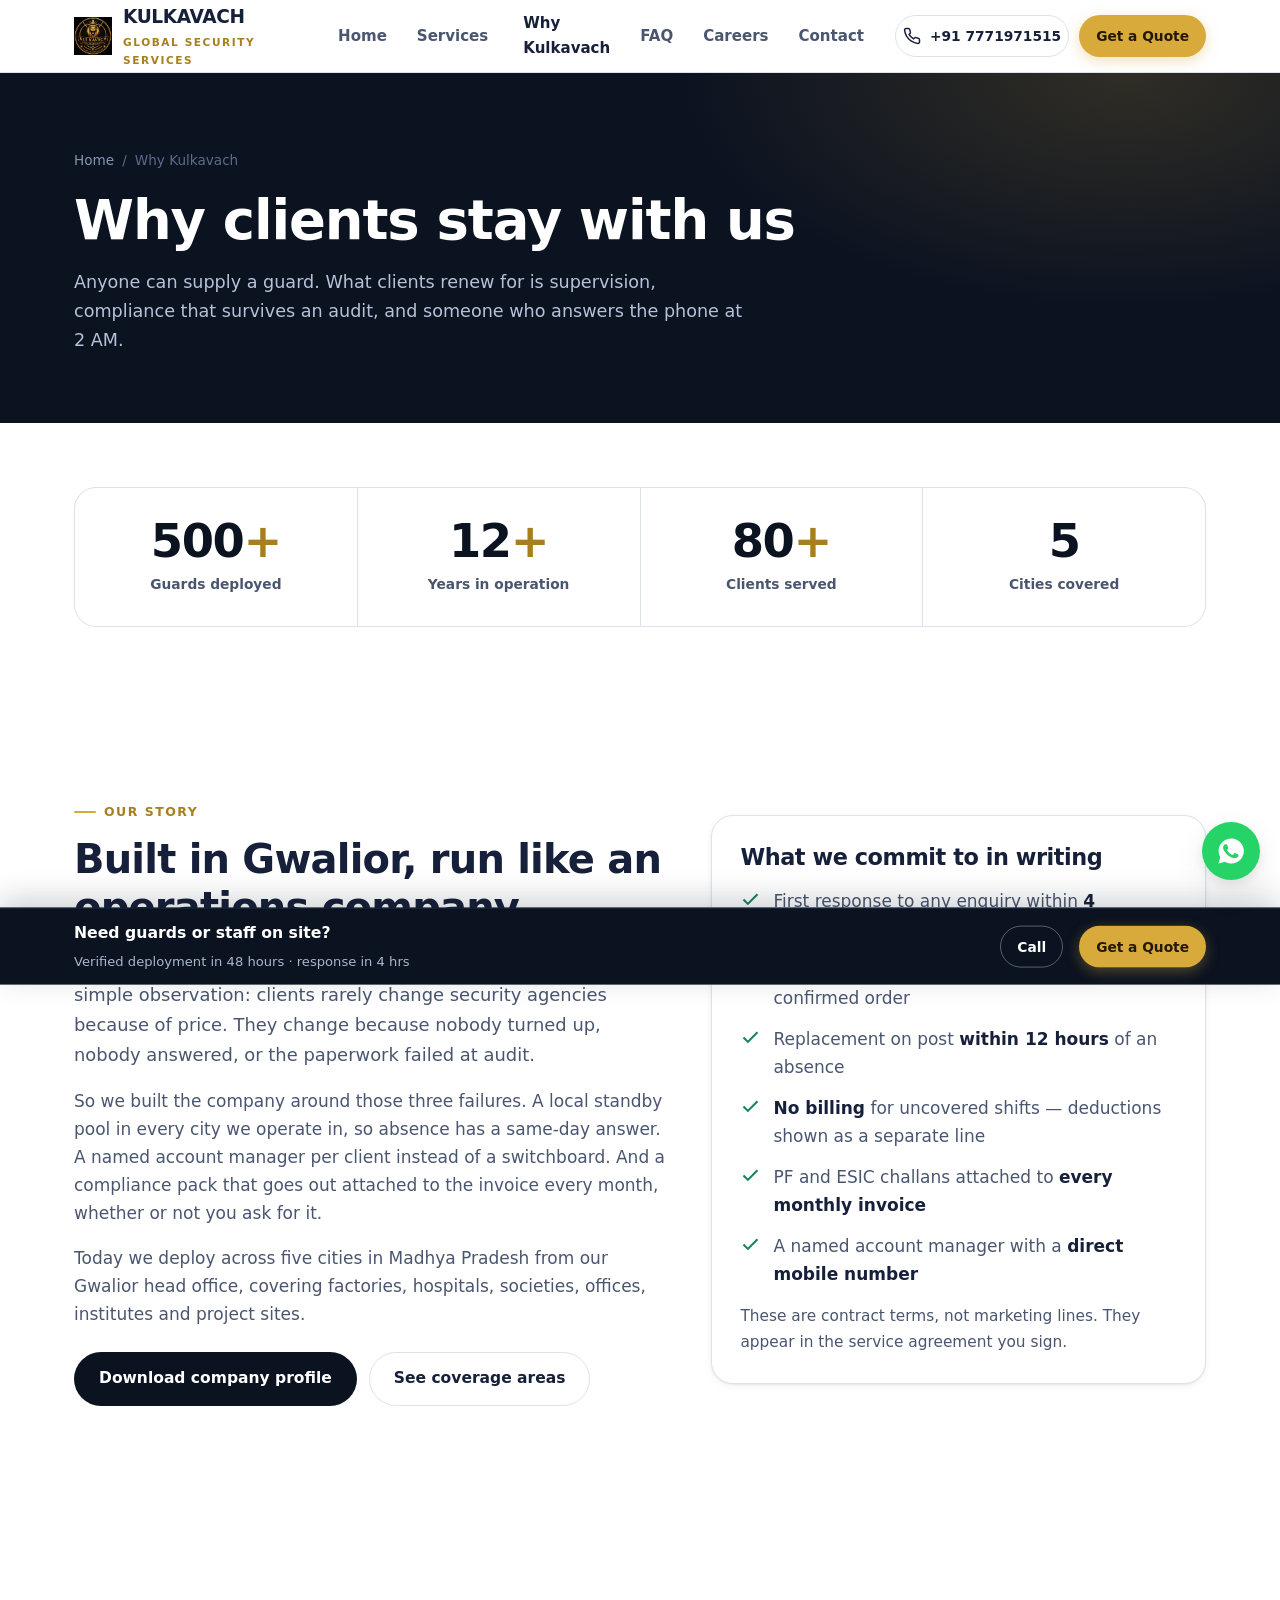
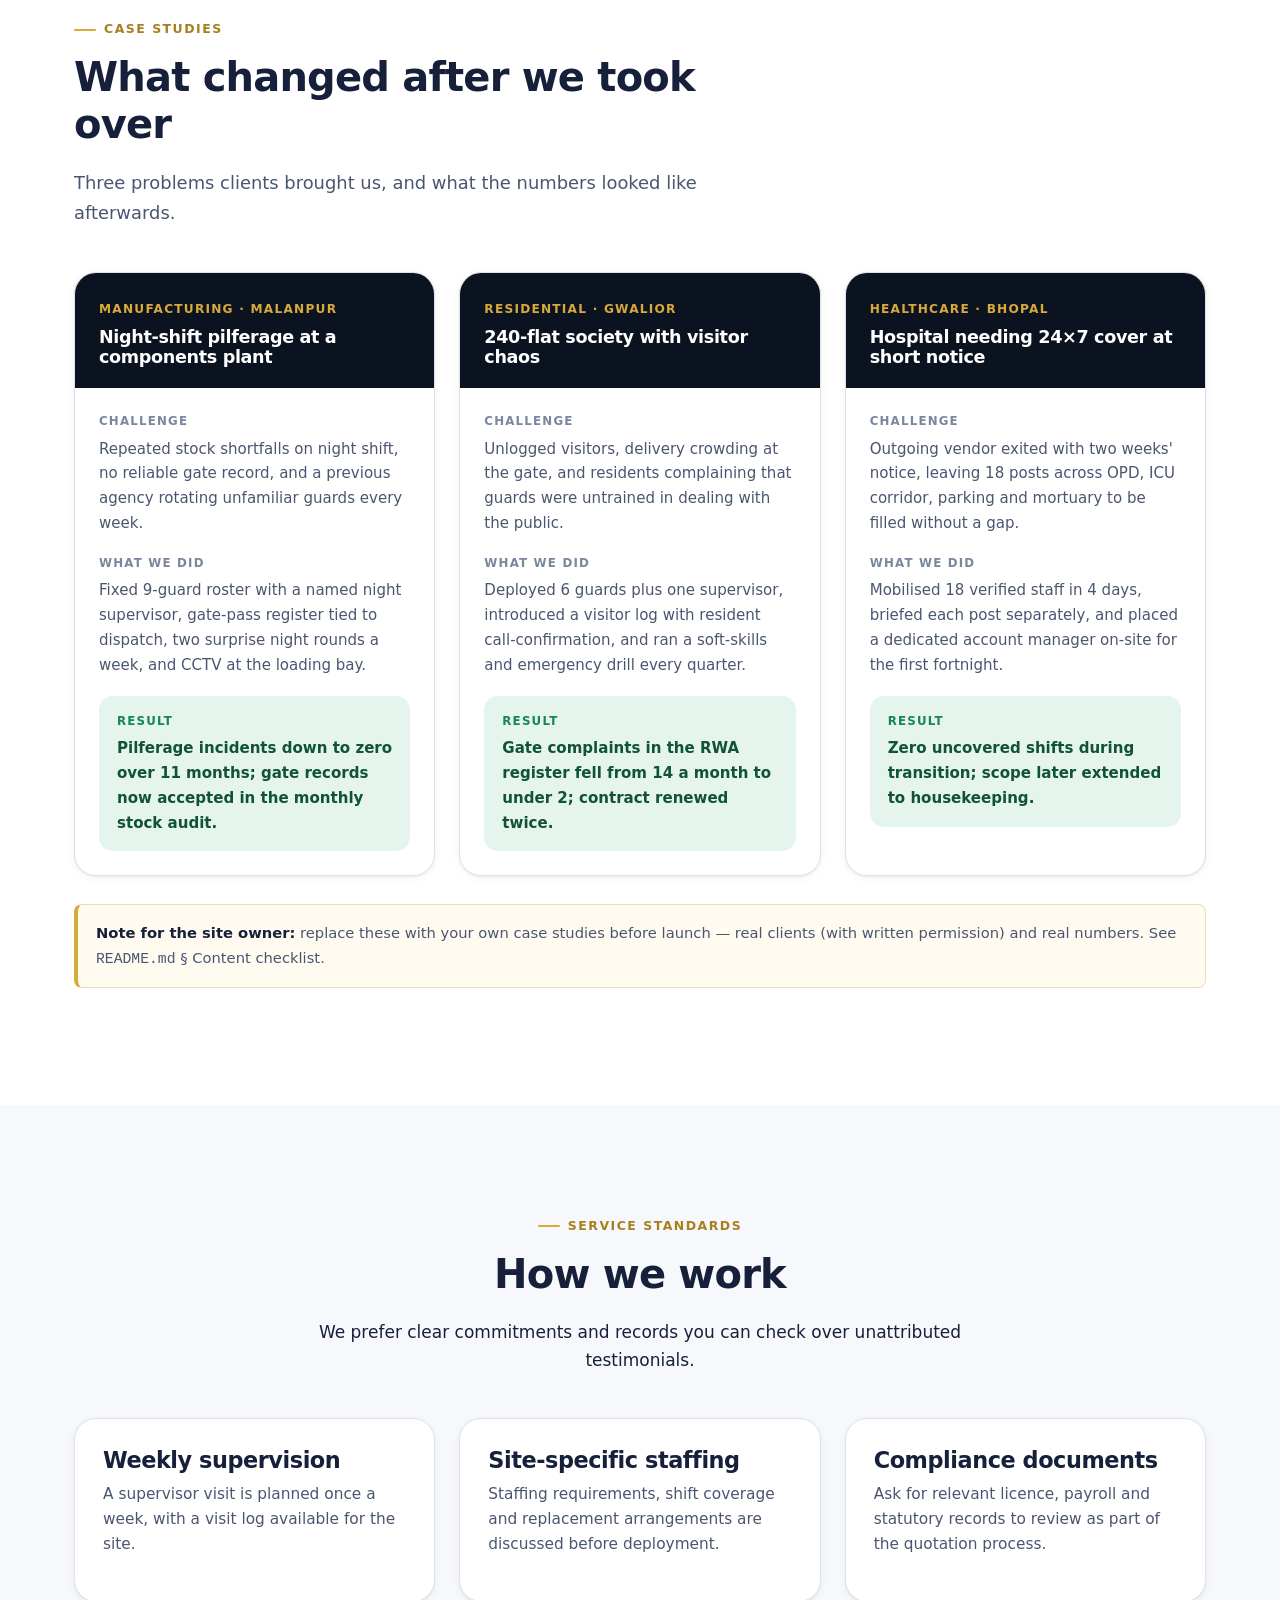
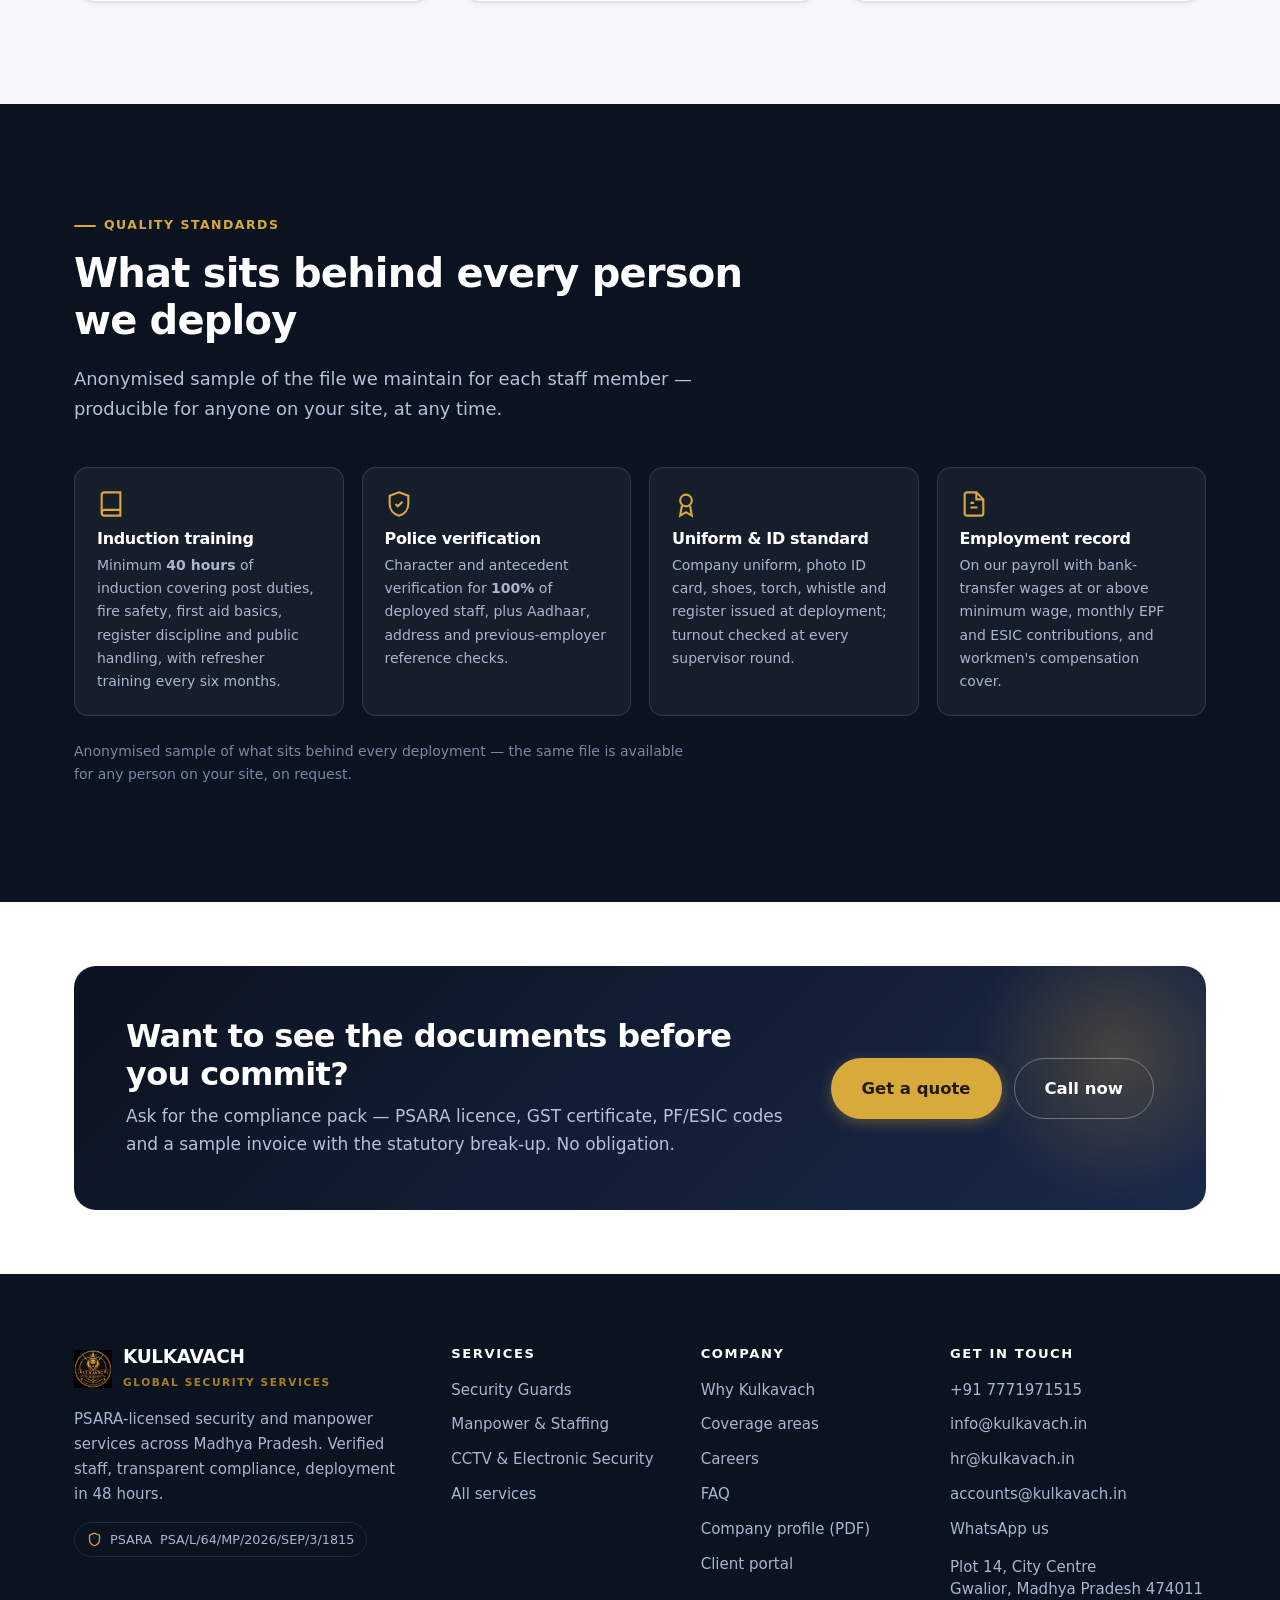
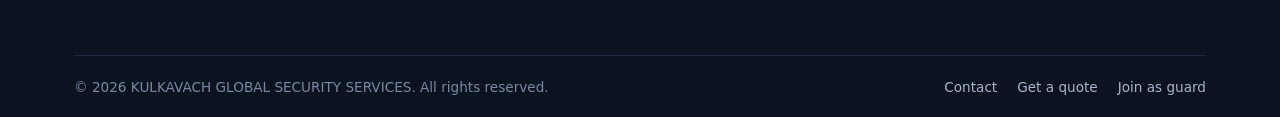
==== commit 3bba58ac: "Add department emails and social media links" ====
--- a/about.html
+++ b/about.html
@@ -231,7 +231,9 @@
         <h4>Get in touch</h4>
         <ul>
           <li><a data-kv-href="tel:contact.phonePrimary" href="#"><span data-kv="contact.phonePrimary">—</span></a></li>
-          <li><a data-kv-href="mailto:contact.email" href="#"><span data-kv="contact.email">—</span></a></li>
+          <li><a data-kv-href="mailto:contact.email" href="#"><span data-kv="contact.email">info@kulkavach.in</span></a></li>
+          <li><a data-kv-href="mailto:contact.emailHR" href="#"><span data-kv="contact.emailHR">hr@kulkavach.in</span></a></li>
+          <li><a data-kv-href="mailto:contact.emailAccounts" href="#"><span data-kv="contact.emailAccounts">accounts@kulkavach.in</span></a></li>
           <li><a data-kv-href="wa" href="#">WhatsApp us</a></li>
           <li style="margin-top:14px;line-height:1.5">
             <span data-kv="contact.address.line1">—</span><br>
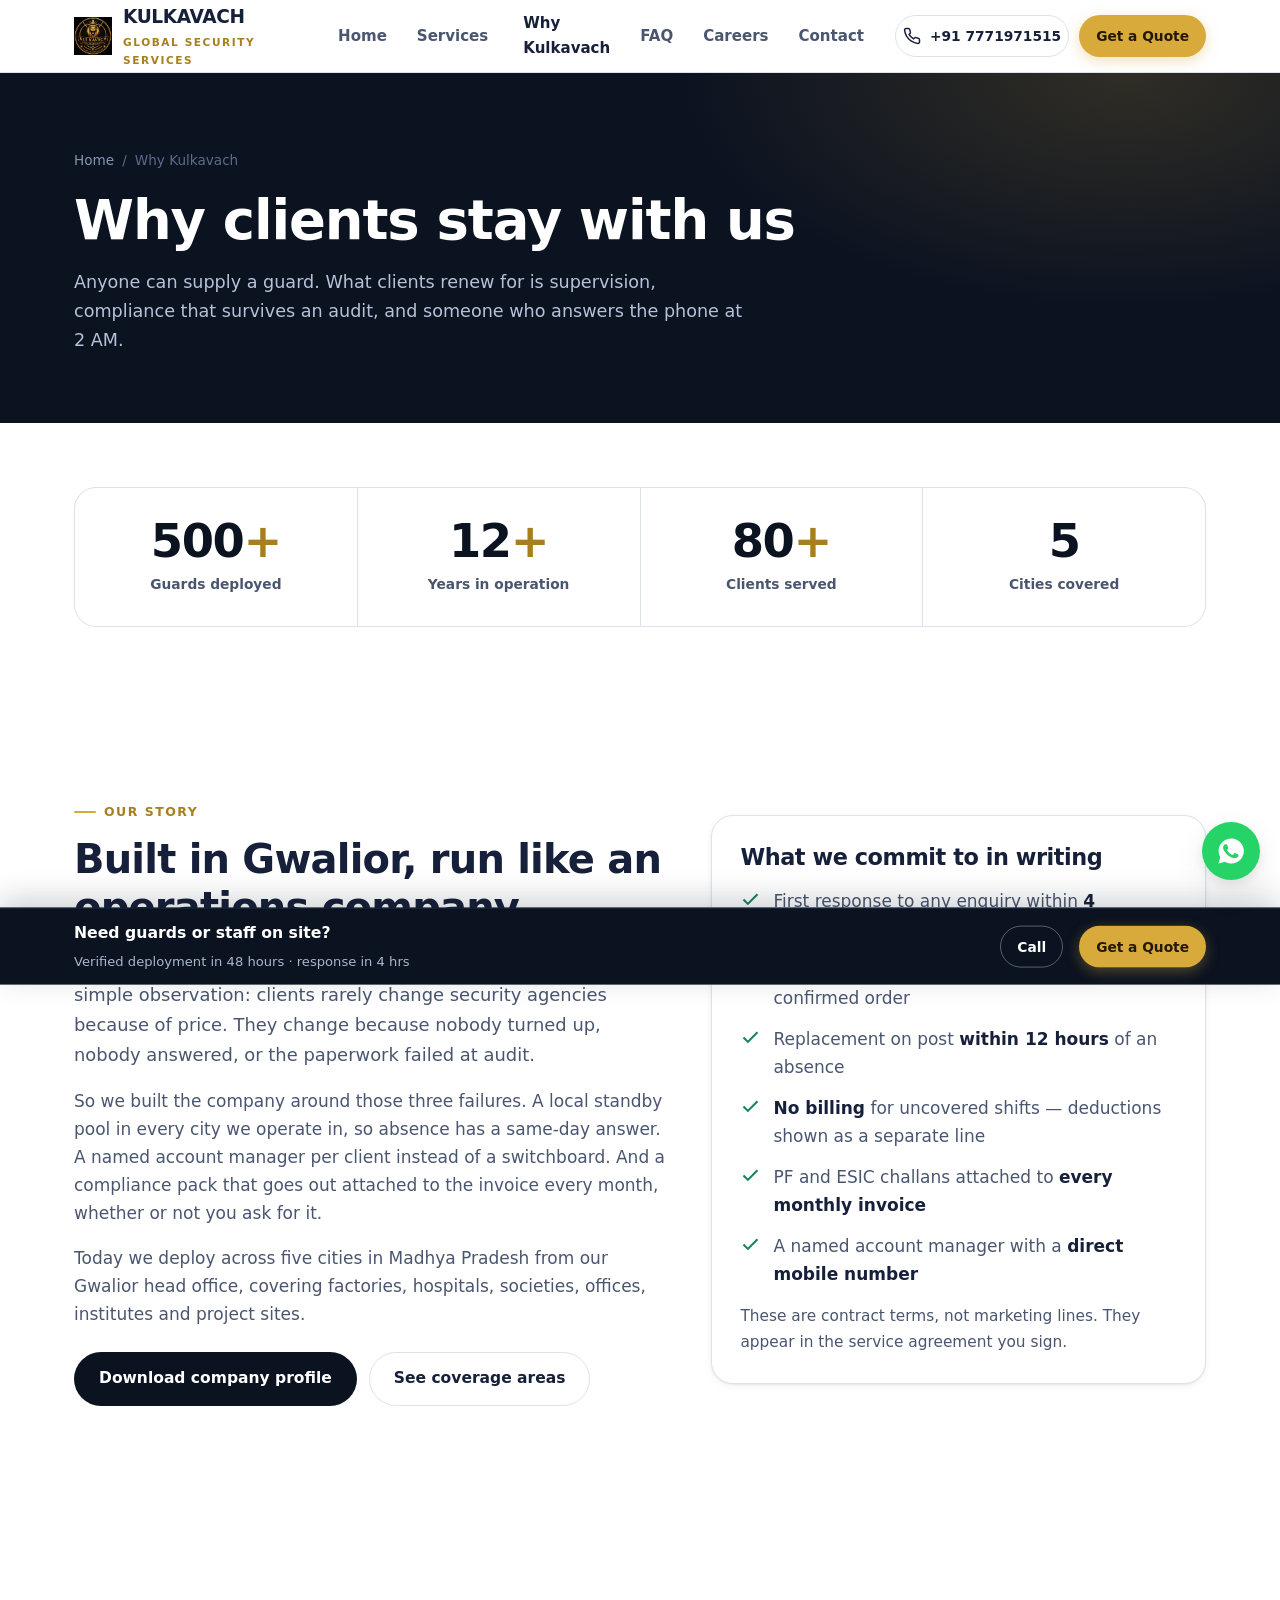
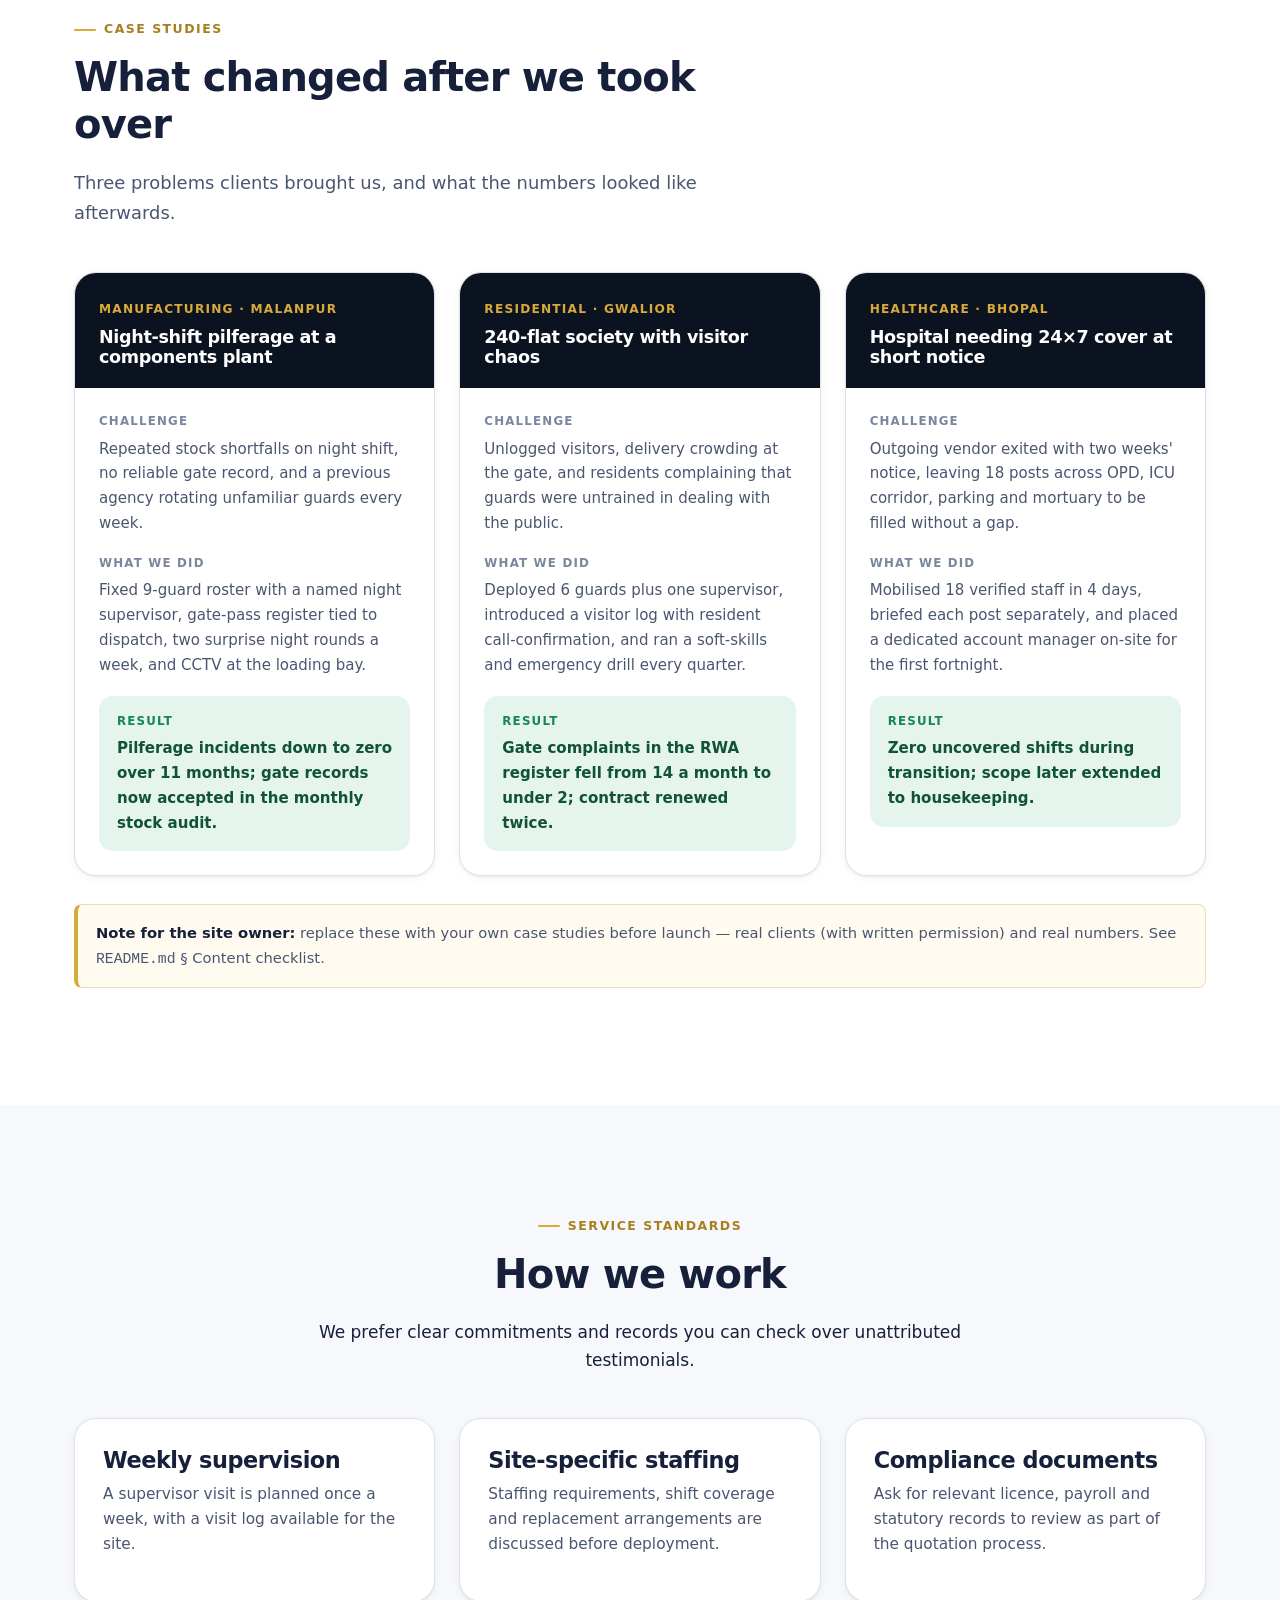
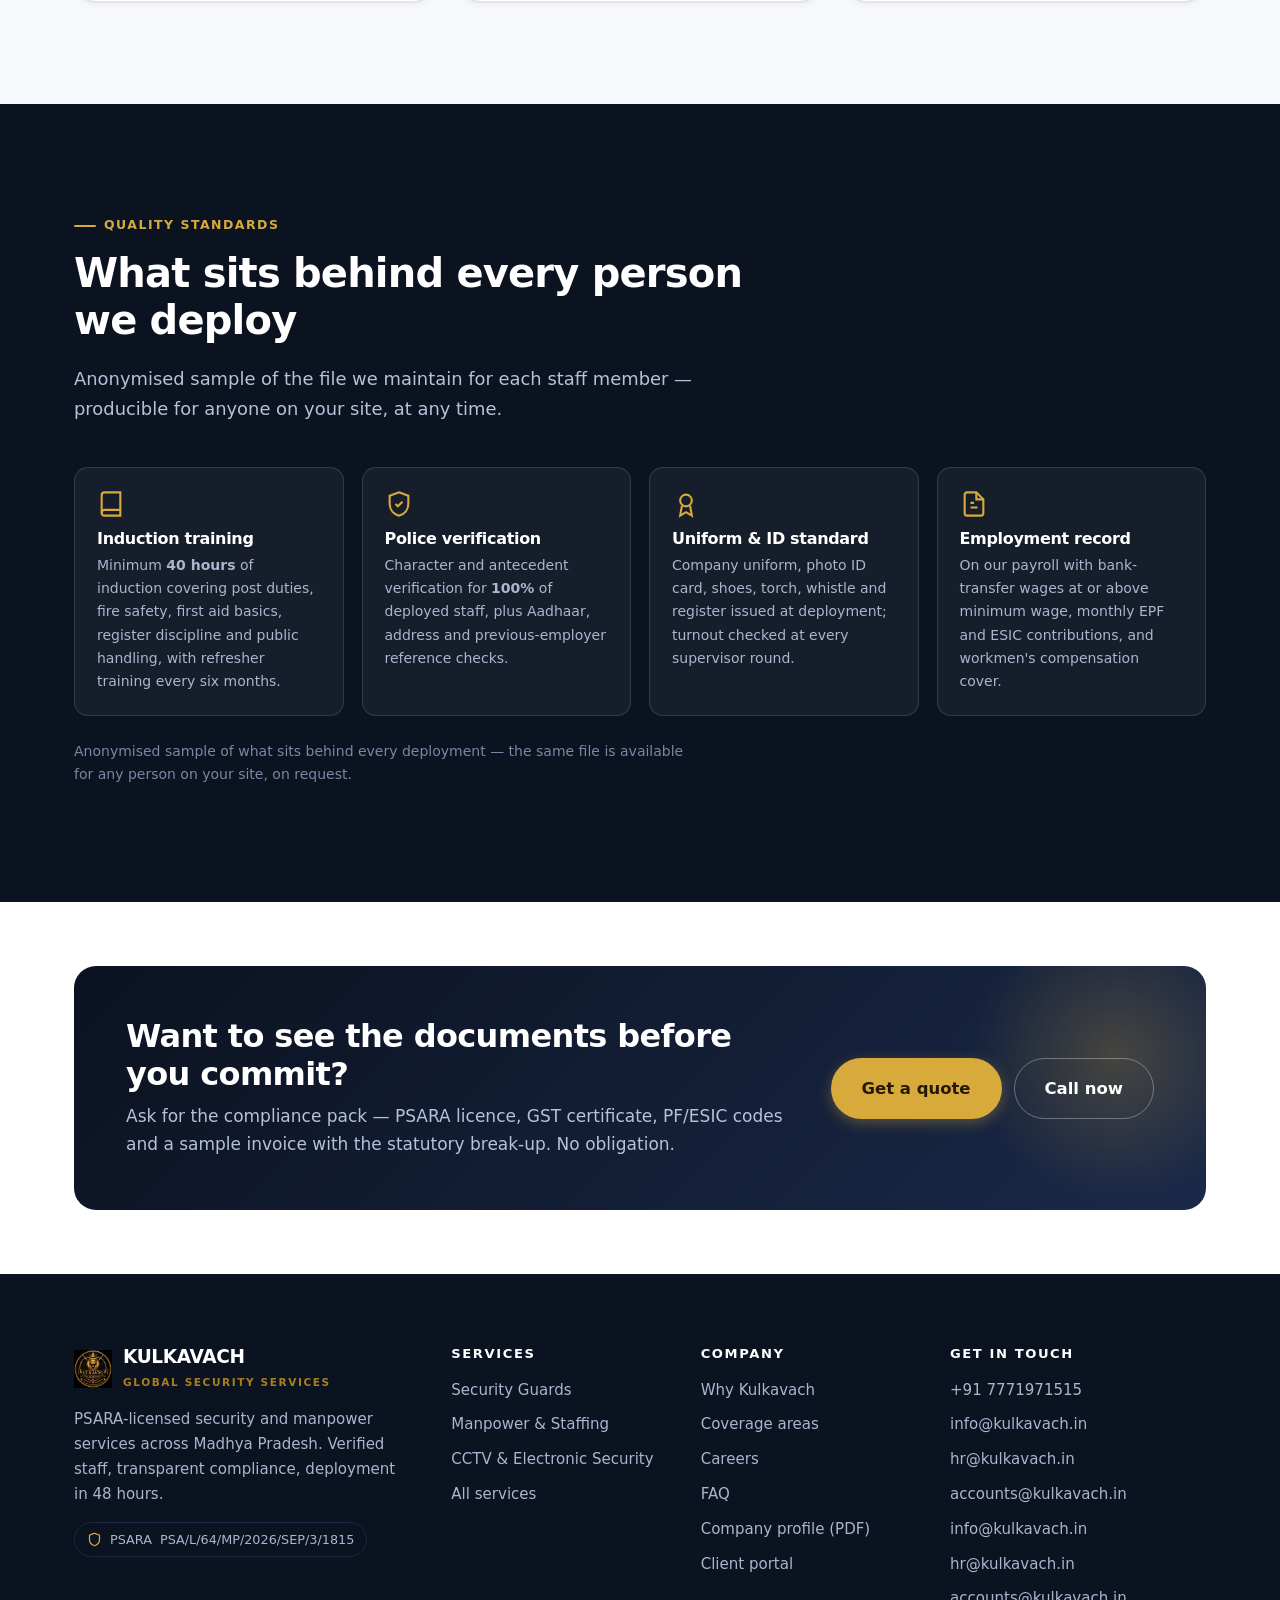
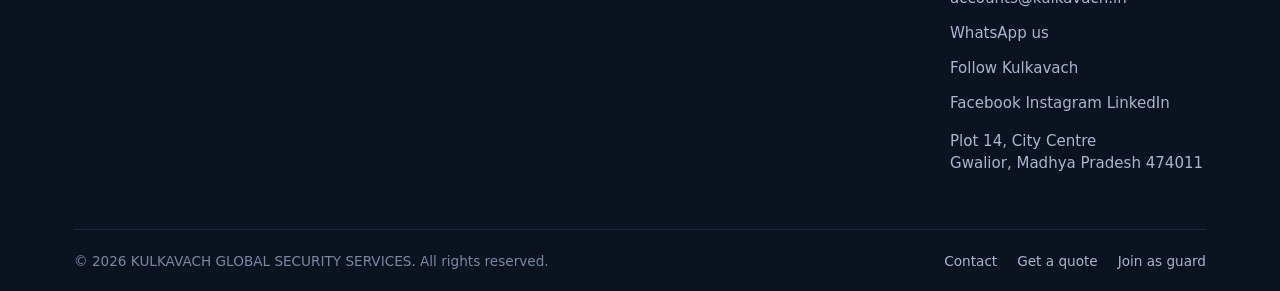
==== commit ea5adcdc: "Add contact emails and social links to footer" ====
--- a/about.html
+++ b/about.html
@@ -234,7 +234,16 @@
           <li><a data-kv-href="mailto:contact.email" href="#"><span data-kv="contact.email">info@kulkavach.in</span></a></li>
           <li><a data-kv-href="mailto:contact.emailHR" href="#"><span data-kv="contact.emailHR">hr@kulkavach.in</span></a></li>
           <li><a data-kv-href="mailto:contact.emailAccounts" href="#"><span data-kv="contact.emailAccounts">accounts@kulkavach.in</span></a></li>
+          <li><a data-kv-href="mailto:contact.email" href="#"><span data-kv="contact.email">info@kulkavach.in</span></a></li>
+          <li><a data-kv-href="mailto:contact.emailHR" href="#"><span data-kv="contact.emailHR">hr@kulkavach.in</span></a></li>
+          <li><a data-kv-href="mailto:contact.emailAccounts" href="#"><span data-kv="contact.emailAccounts">accounts@kulkavach.in</span></a></li>
           <li><a data-kv-href="wa" href="#">WhatsApp us</a></li>
+          <li class="footer__social-heading">Follow Kulkavach</li>
+          <li class="footer__social">
+            <a data-kv-href="contact.social.facebook" href="#" target="_blank" rel="noopener noreferrer" aria-label="Facebook">Facebook</a>
+            <a data-kv-href="contact.social.instagram" href="#" target="_blank" rel="noopener noreferrer" aria-label="Instagram">Instagram</a>
+            <a data-kv-href="contact.social.linkedin" href="#" target="_blank" rel="noopener noreferrer" aria-label="LinkedIn">LinkedIn</a>
+          </li>
           <li style="margin-top:14px;line-height:1.5">
             <span data-kv="contact.address.line1">—</span><br>
             <span data-kv="contact.address.line2">—</span>
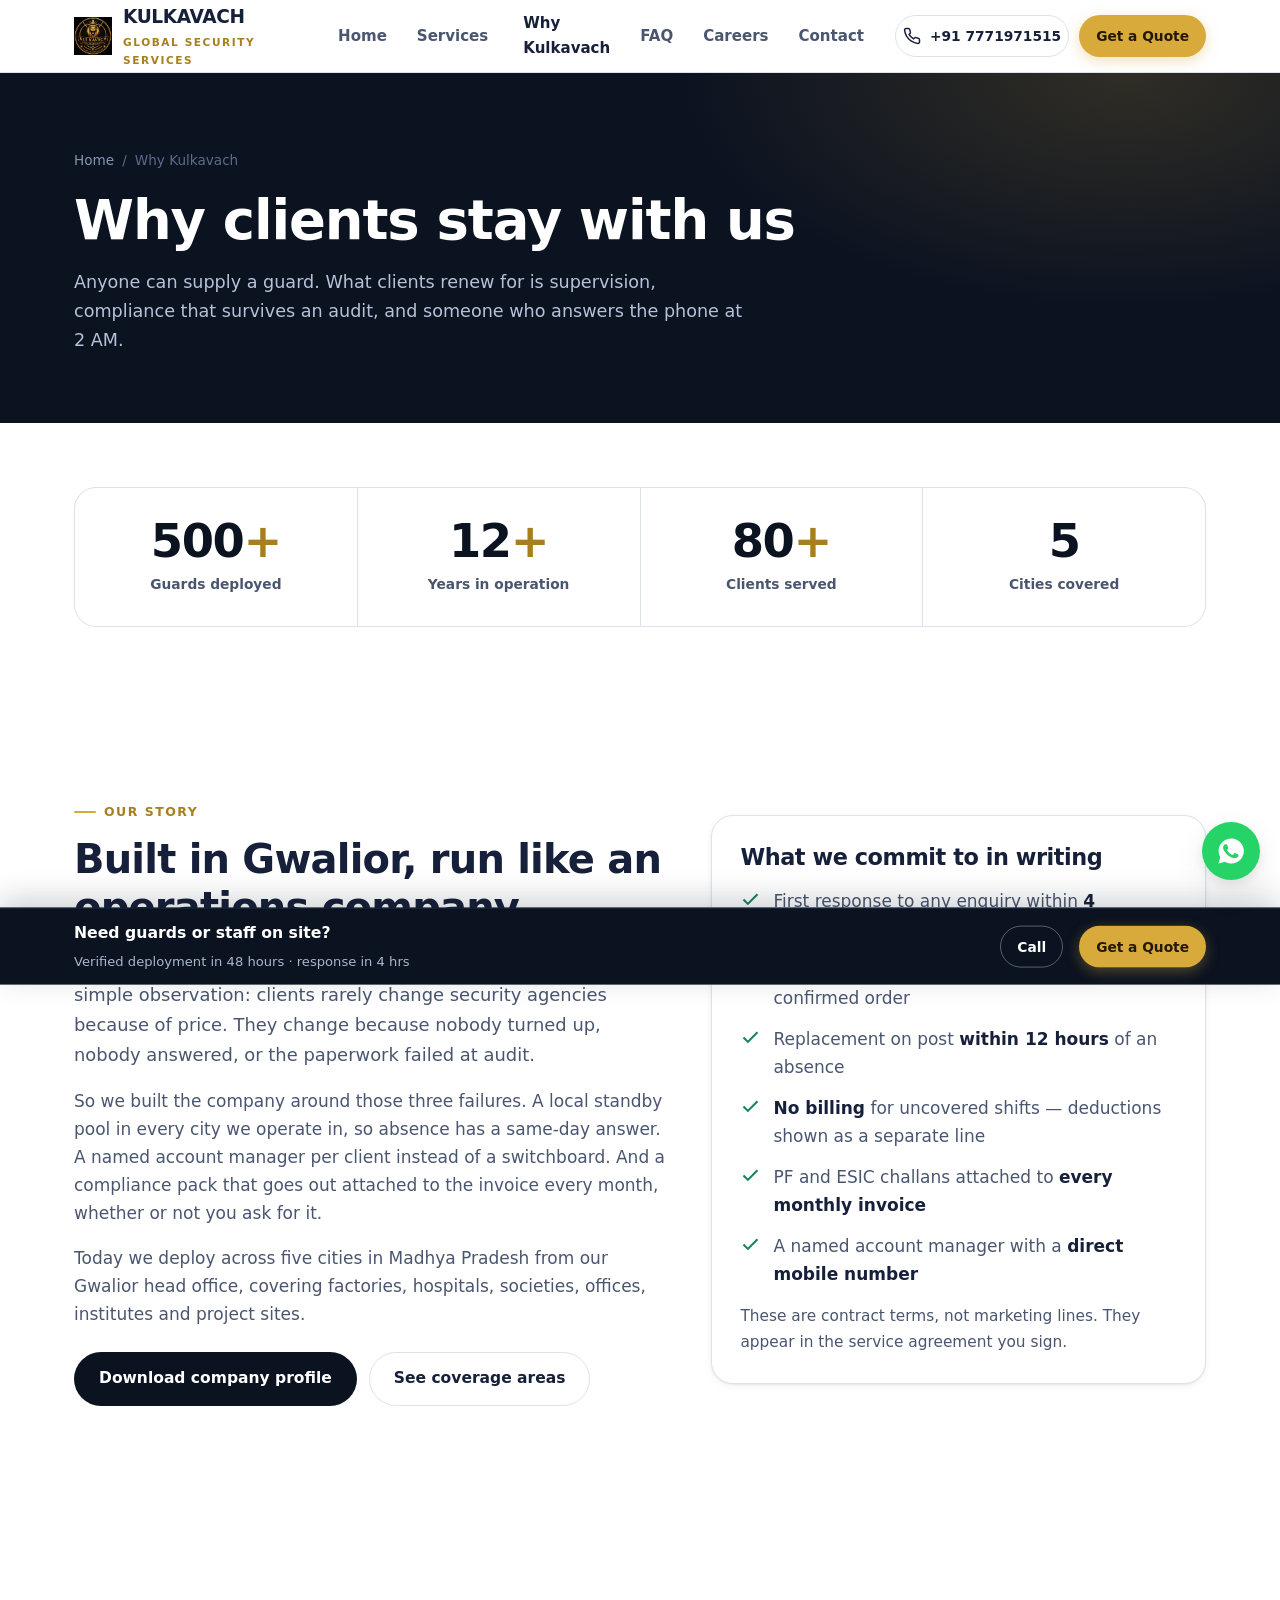
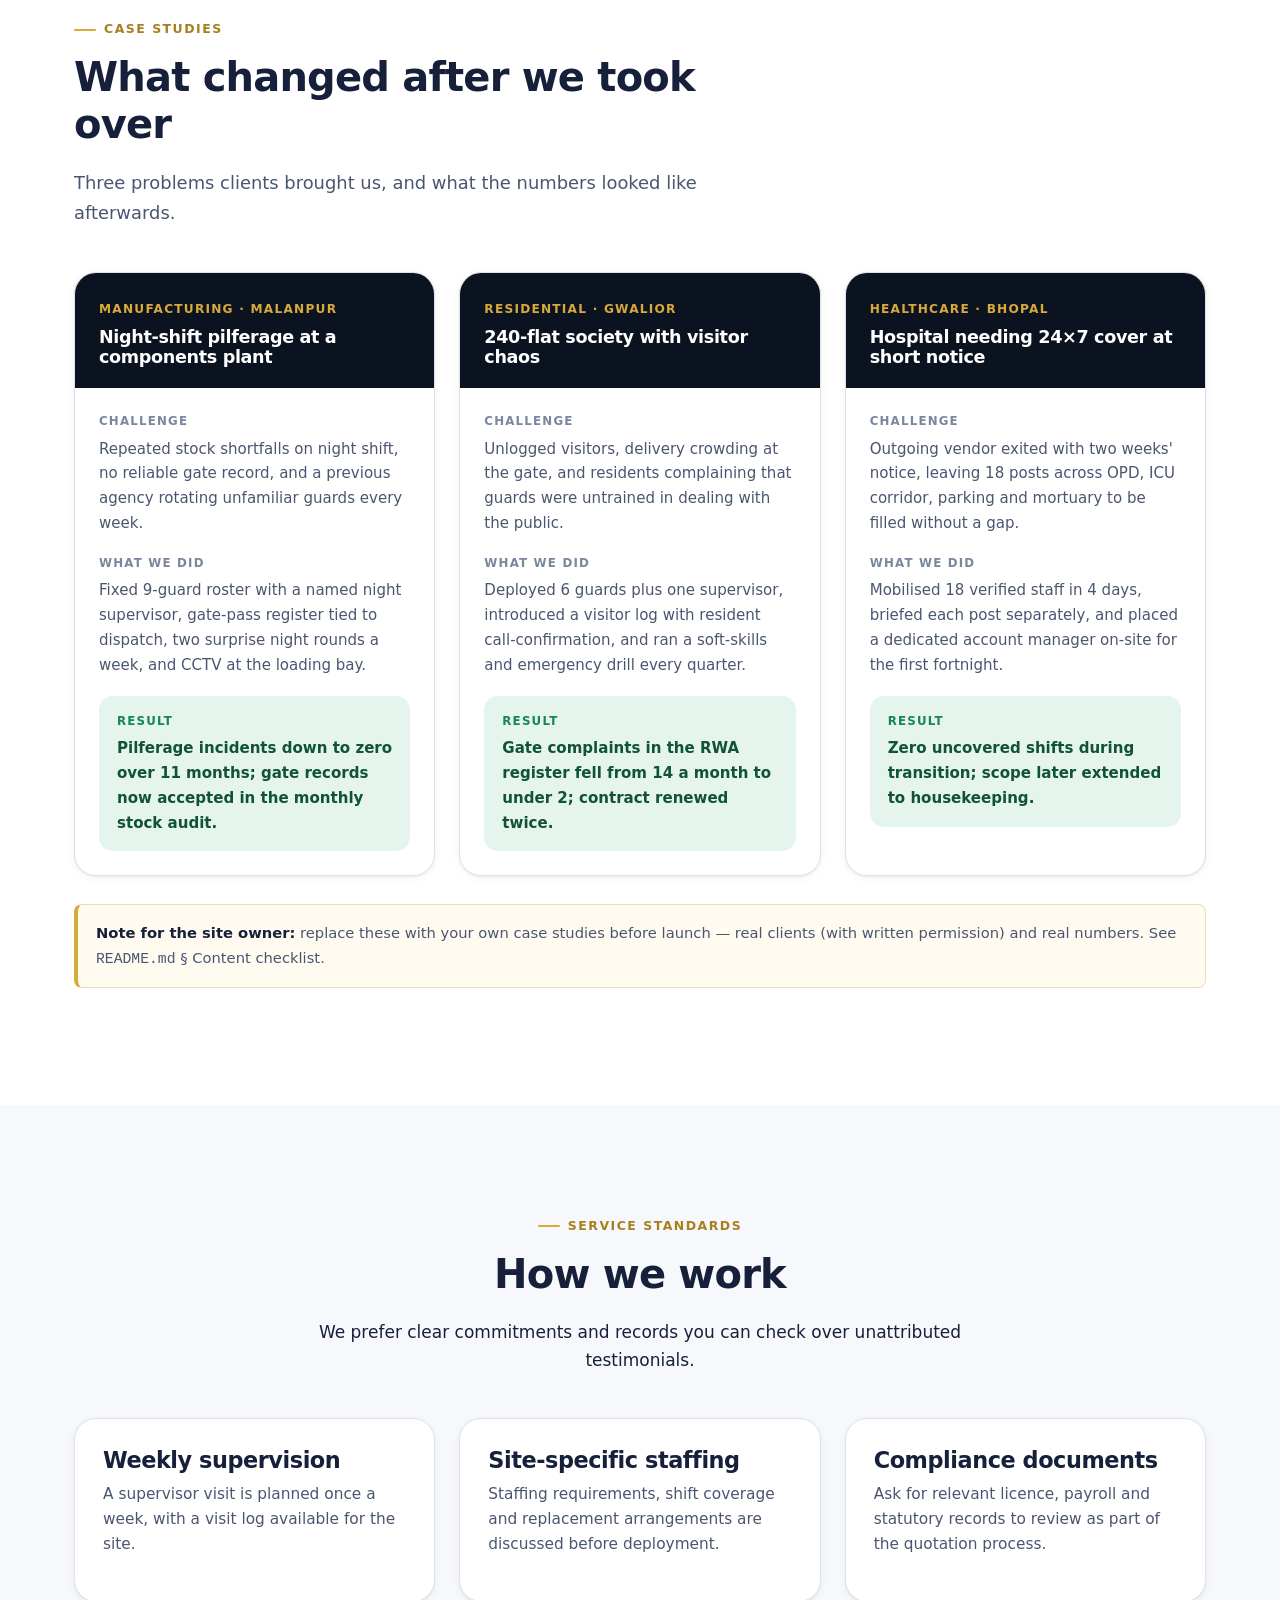
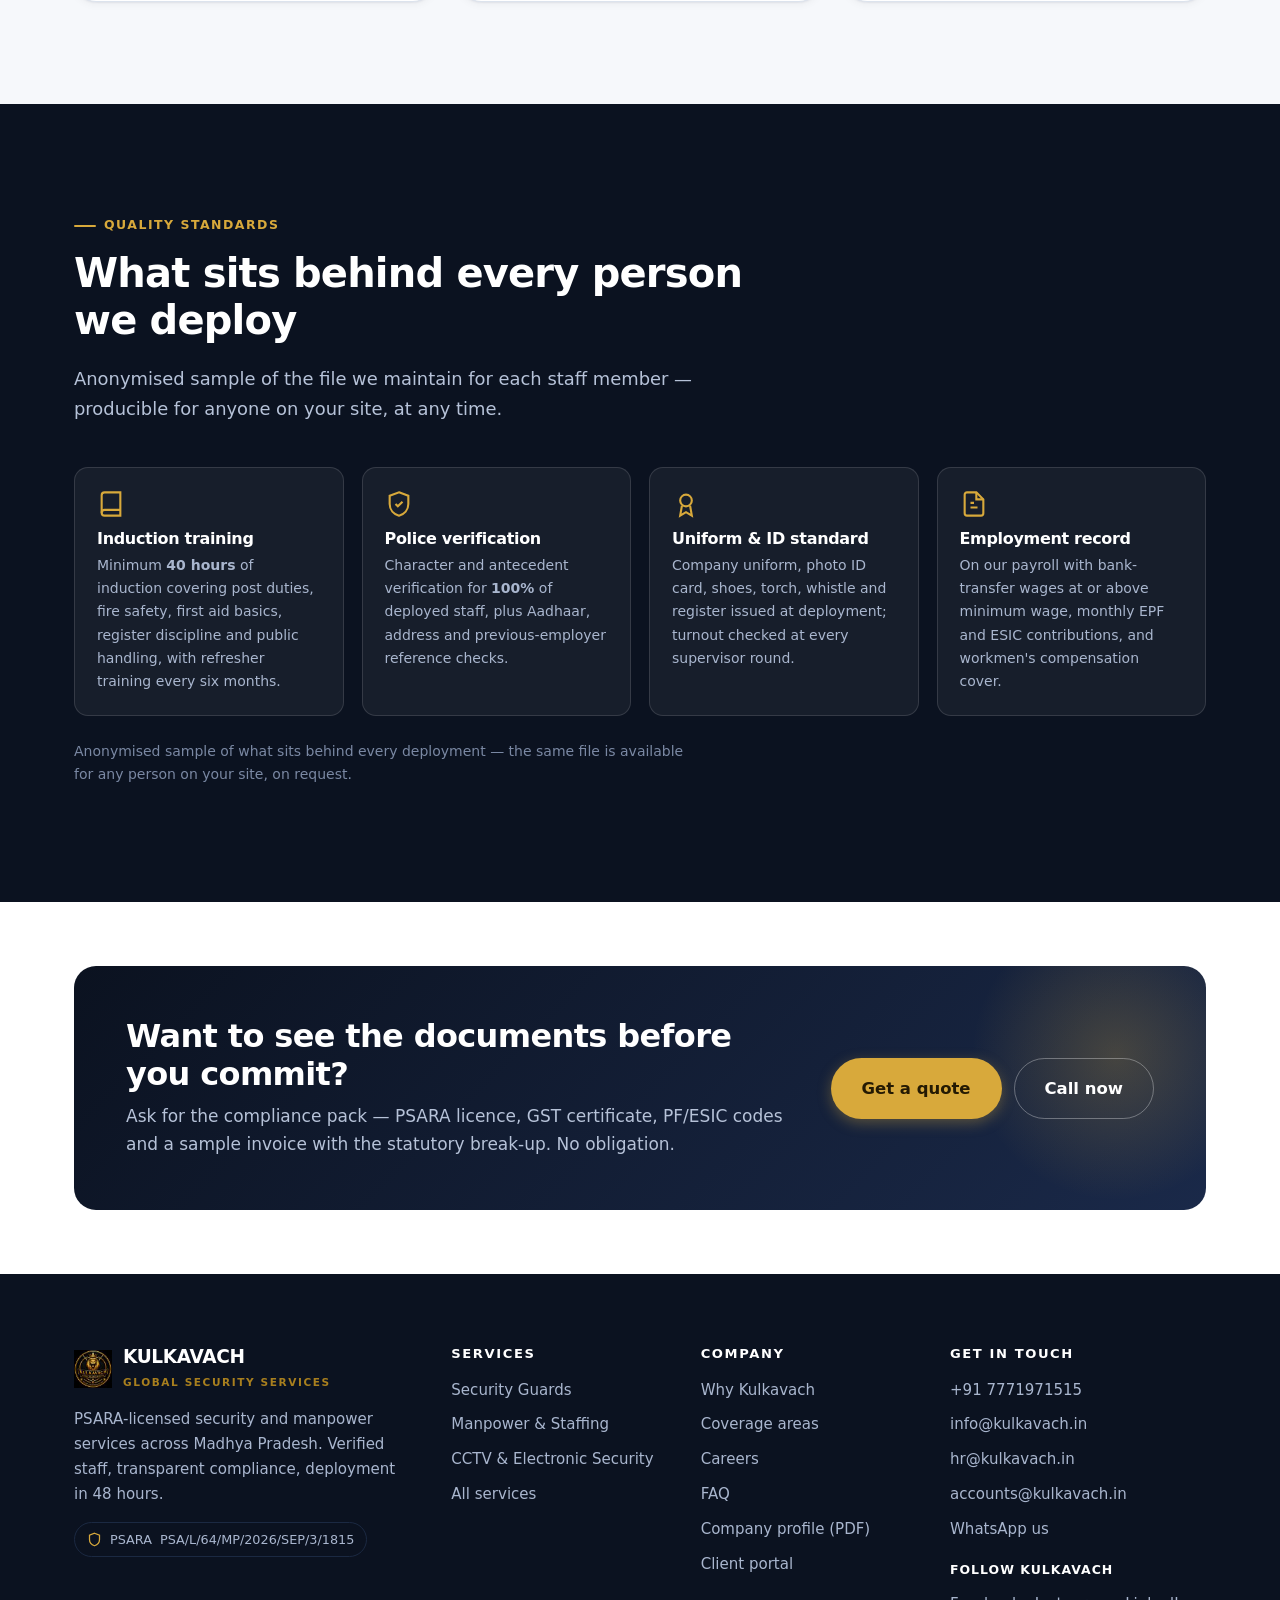
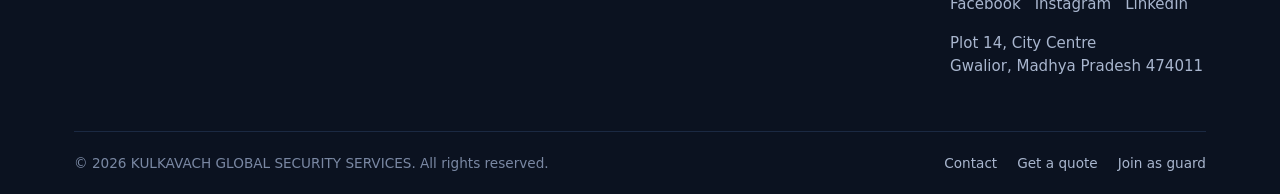
==== commit 5e7838b4: "Normalize footer contact and social links" ====
--- a/about.html
+++ b/about.html
@@ -234,9 +234,6 @@
           <li><a data-kv-href="mailto:contact.email" href="#"><span data-kv="contact.email">info@kulkavach.in</span></a></li>
           <li><a data-kv-href="mailto:contact.emailHR" href="#"><span data-kv="contact.emailHR">hr@kulkavach.in</span></a></li>
           <li><a data-kv-href="mailto:contact.emailAccounts" href="#"><span data-kv="contact.emailAccounts">accounts@kulkavach.in</span></a></li>
-          <li><a data-kv-href="mailto:contact.email" href="#"><span data-kv="contact.email">info@kulkavach.in</span></a></li>
-          <li><a data-kv-href="mailto:contact.emailHR" href="#"><span data-kv="contact.emailHR">hr@kulkavach.in</span></a></li>
-          <li><a data-kv-href="mailto:contact.emailAccounts" href="#"><span data-kv="contact.emailAccounts">accounts@kulkavach.in</span></a></li>
           <li><a data-kv-href="wa" href="#">WhatsApp us</a></li>
           <li class="footer__social-heading">Follow Kulkavach</li>
           <li class="footer__social">
--- a/assets/css/style.css
+++ b/assets/css/style.css
@@ -736,6 +736,9 @@
 .footer h4 { color: #fff; font-size: .82rem; letter-spacing: .12em; text-transform: uppercase; margin-bottom: 16px; font-weight: 700; }
 .footer ul { list-style: none; padding: 0; margin: 0; }
 .footer li { margin-bottom: 10px; }
+.footer__social-heading { margin-top: 18px; color: #fff; font-size: .78rem; font-weight: 700; letter-spacing: .08em; text-transform: uppercase; }
+.footer__social { display: flex; flex-wrap: wrap; gap: 8px 14px; }
+.footer__social a { display: inline-flex; align-items: center; min-height: 28px; }
 .footer a { text-decoration: none; color: #A9B6CE; transition: color .15s; }
 .footer a:hover { color: var(--gold); }
 .footer__bottom {
